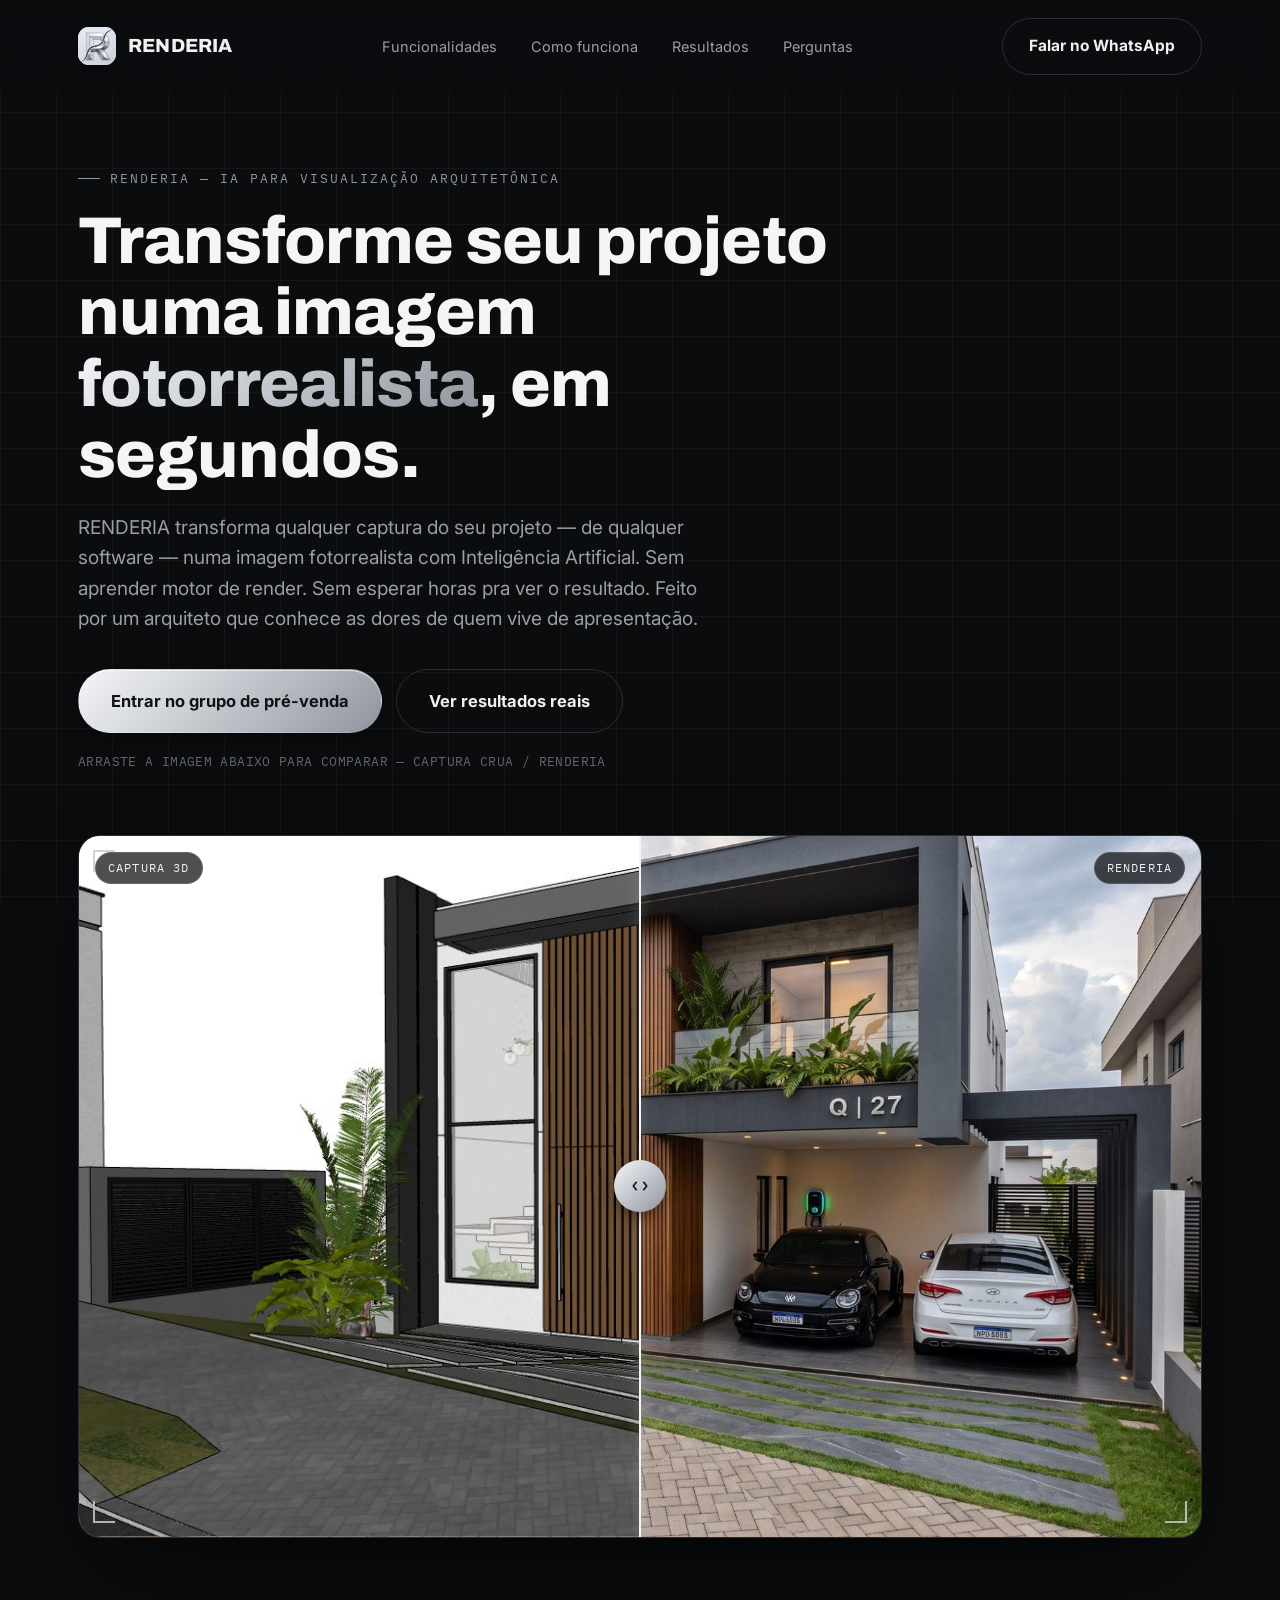
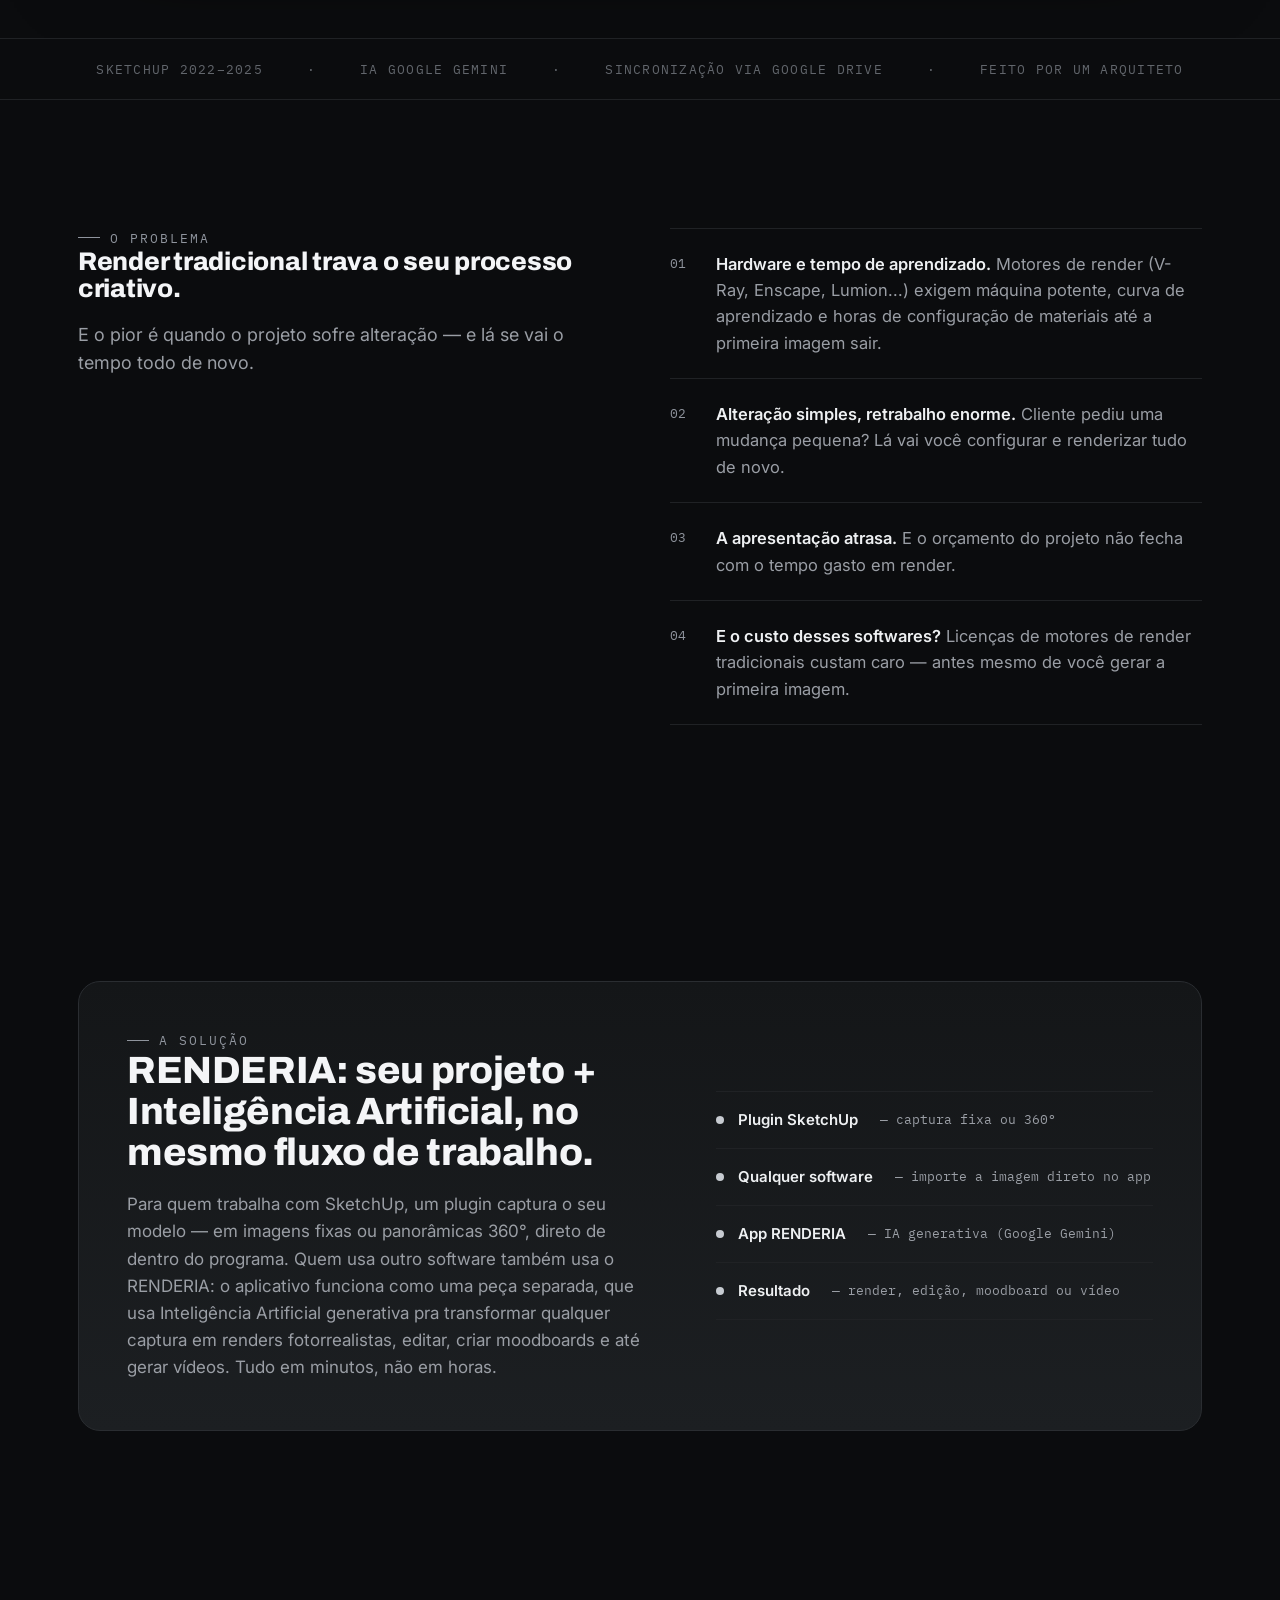
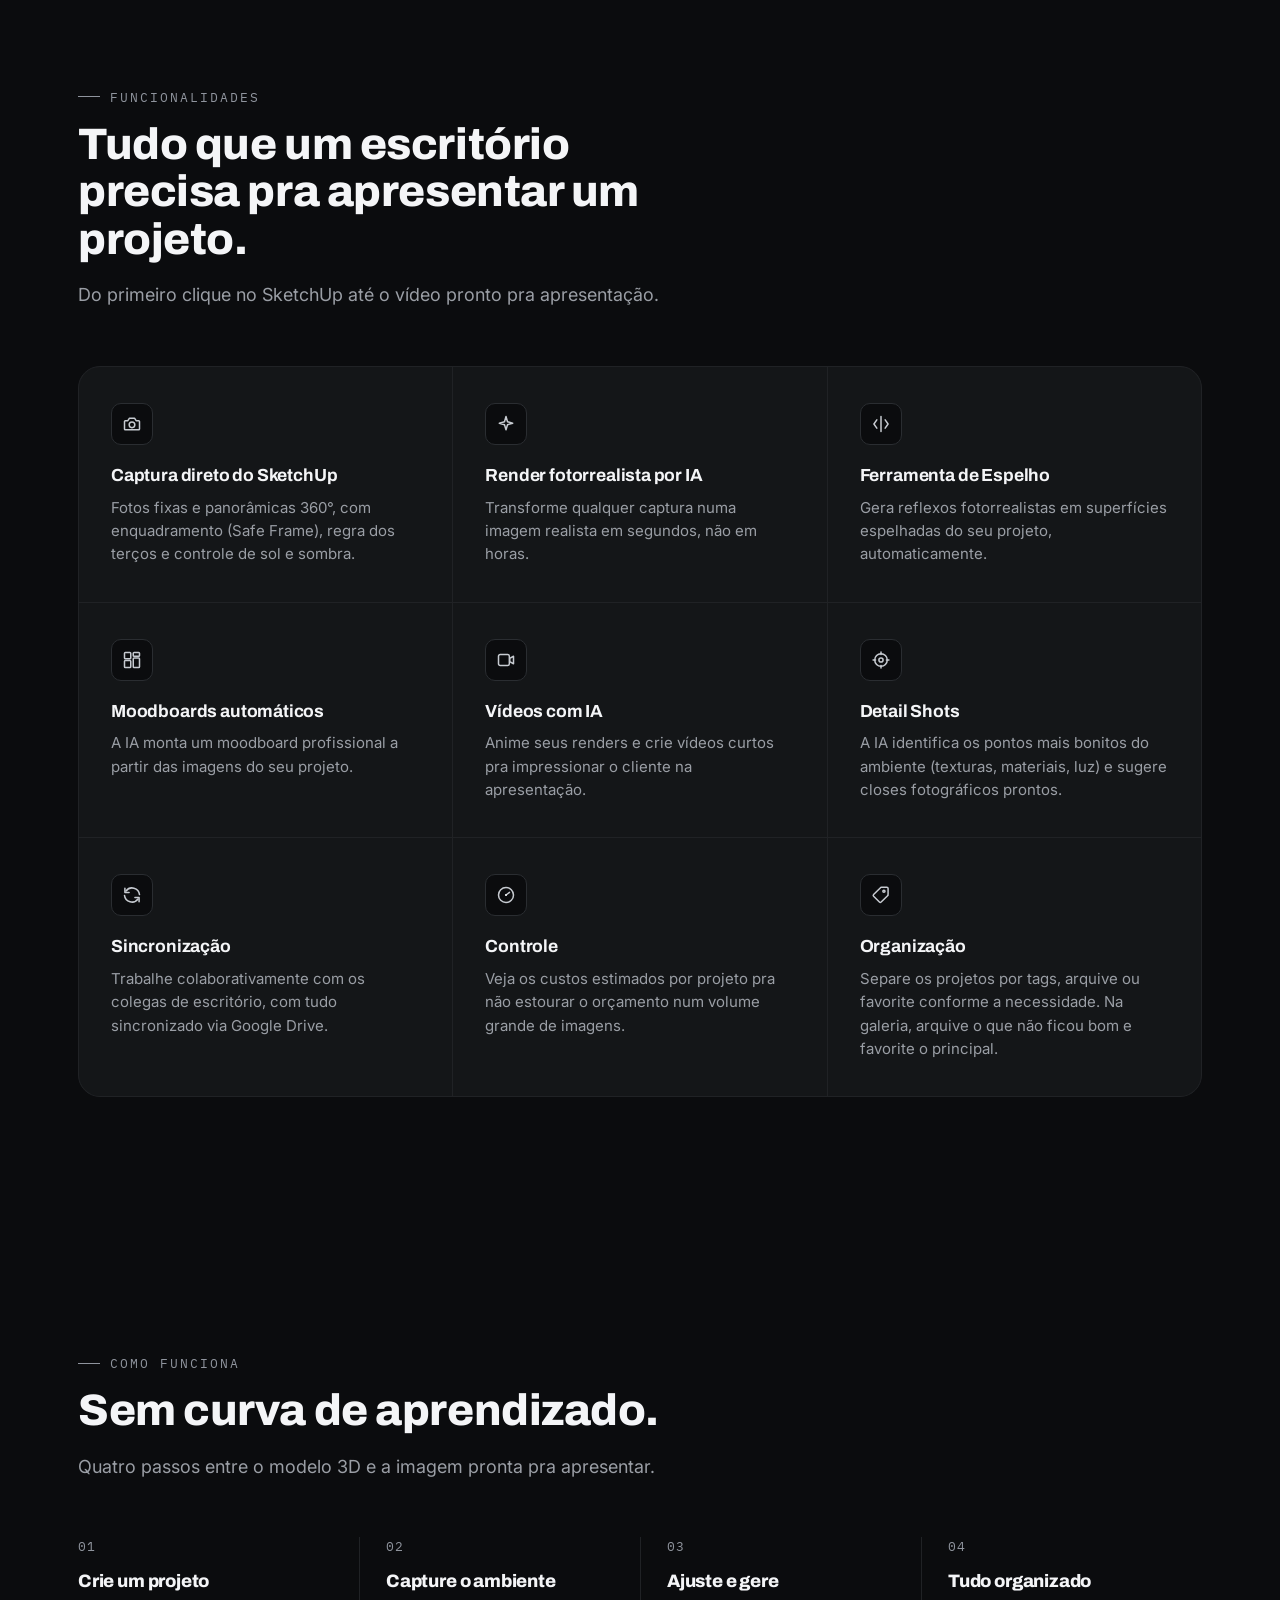
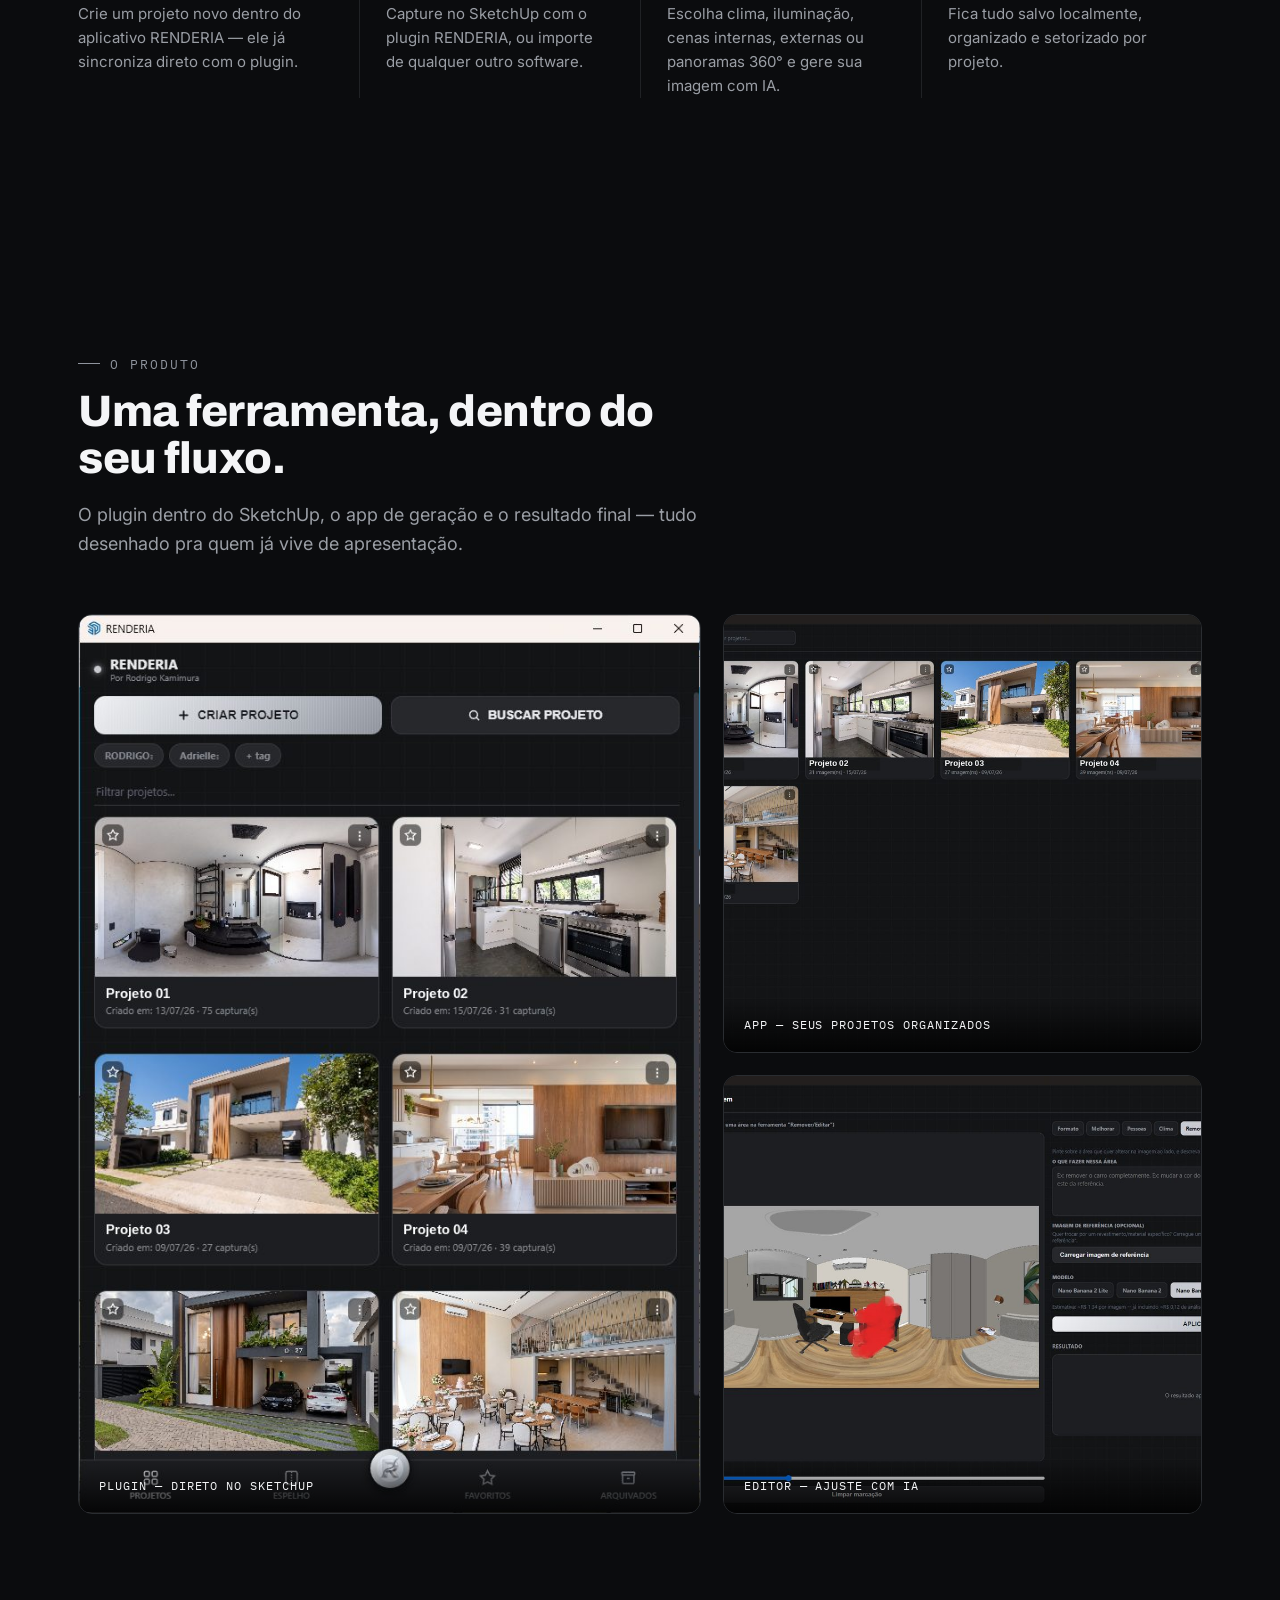
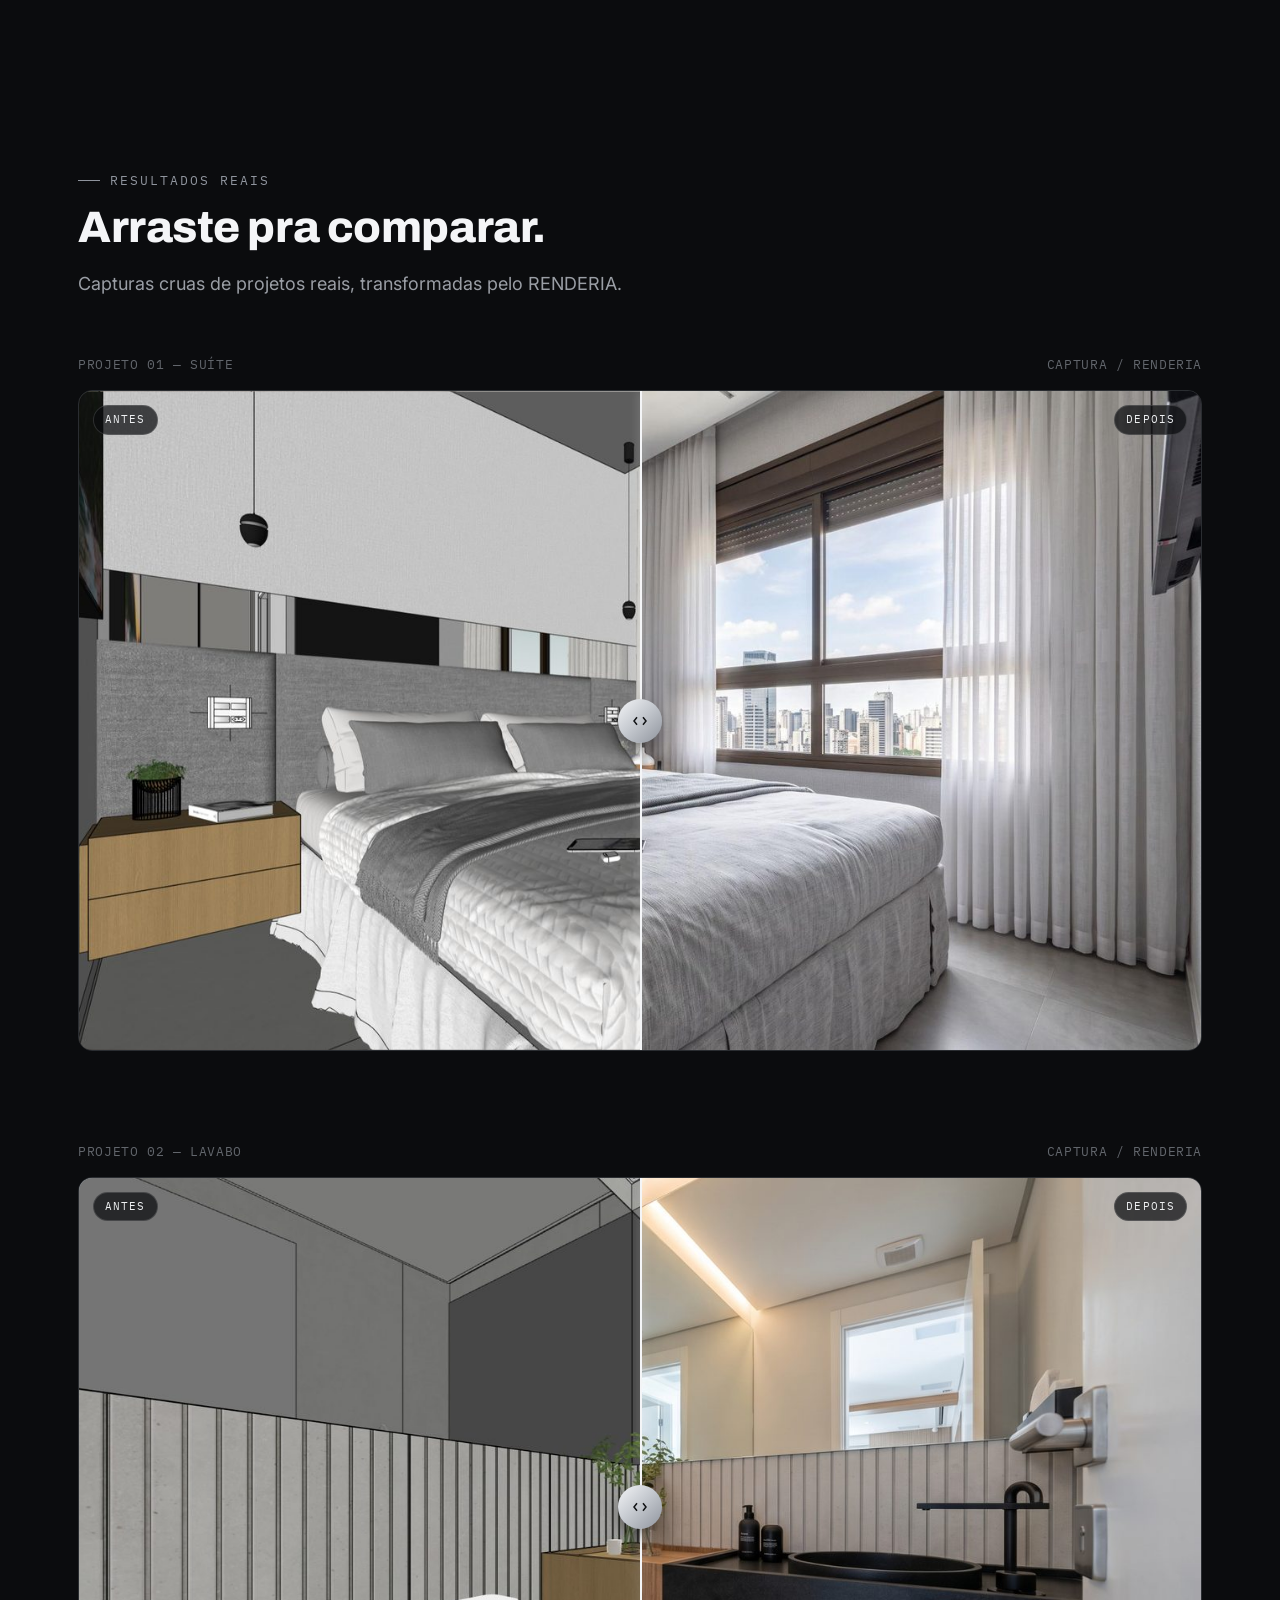
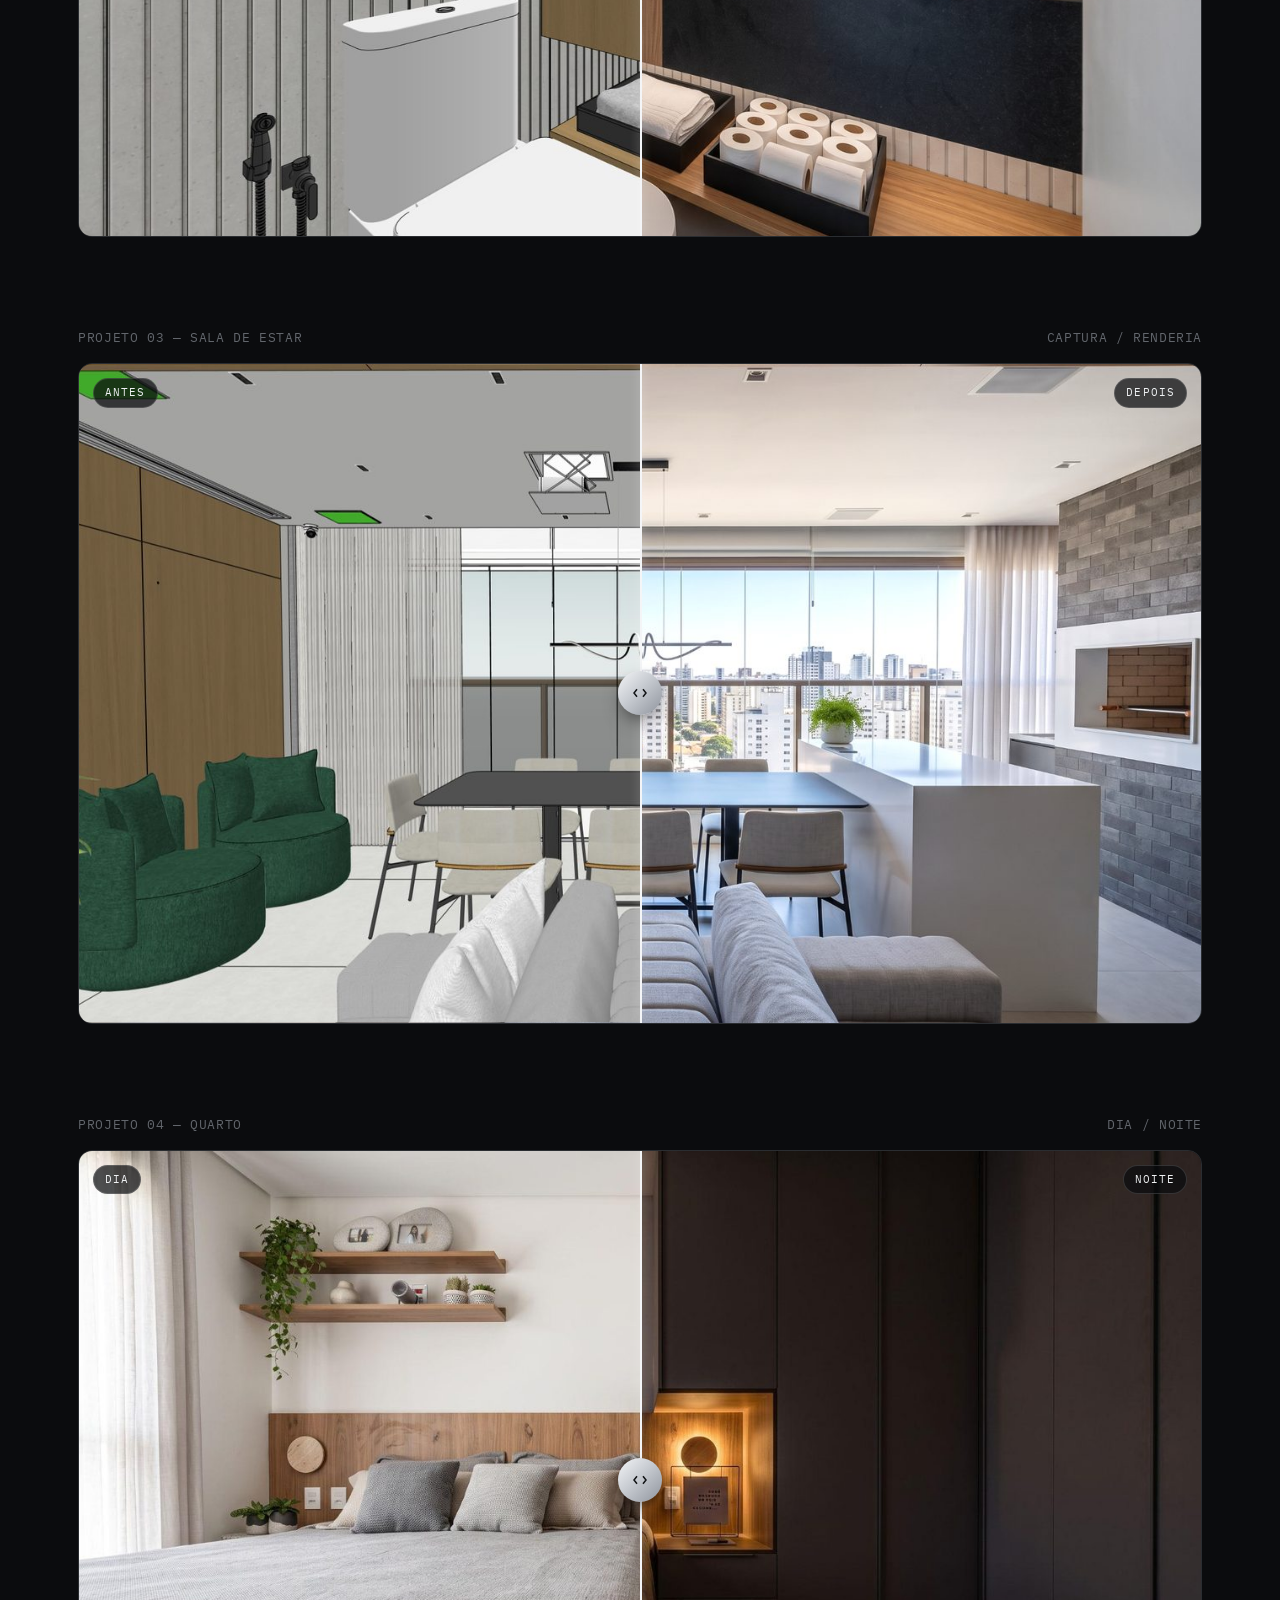
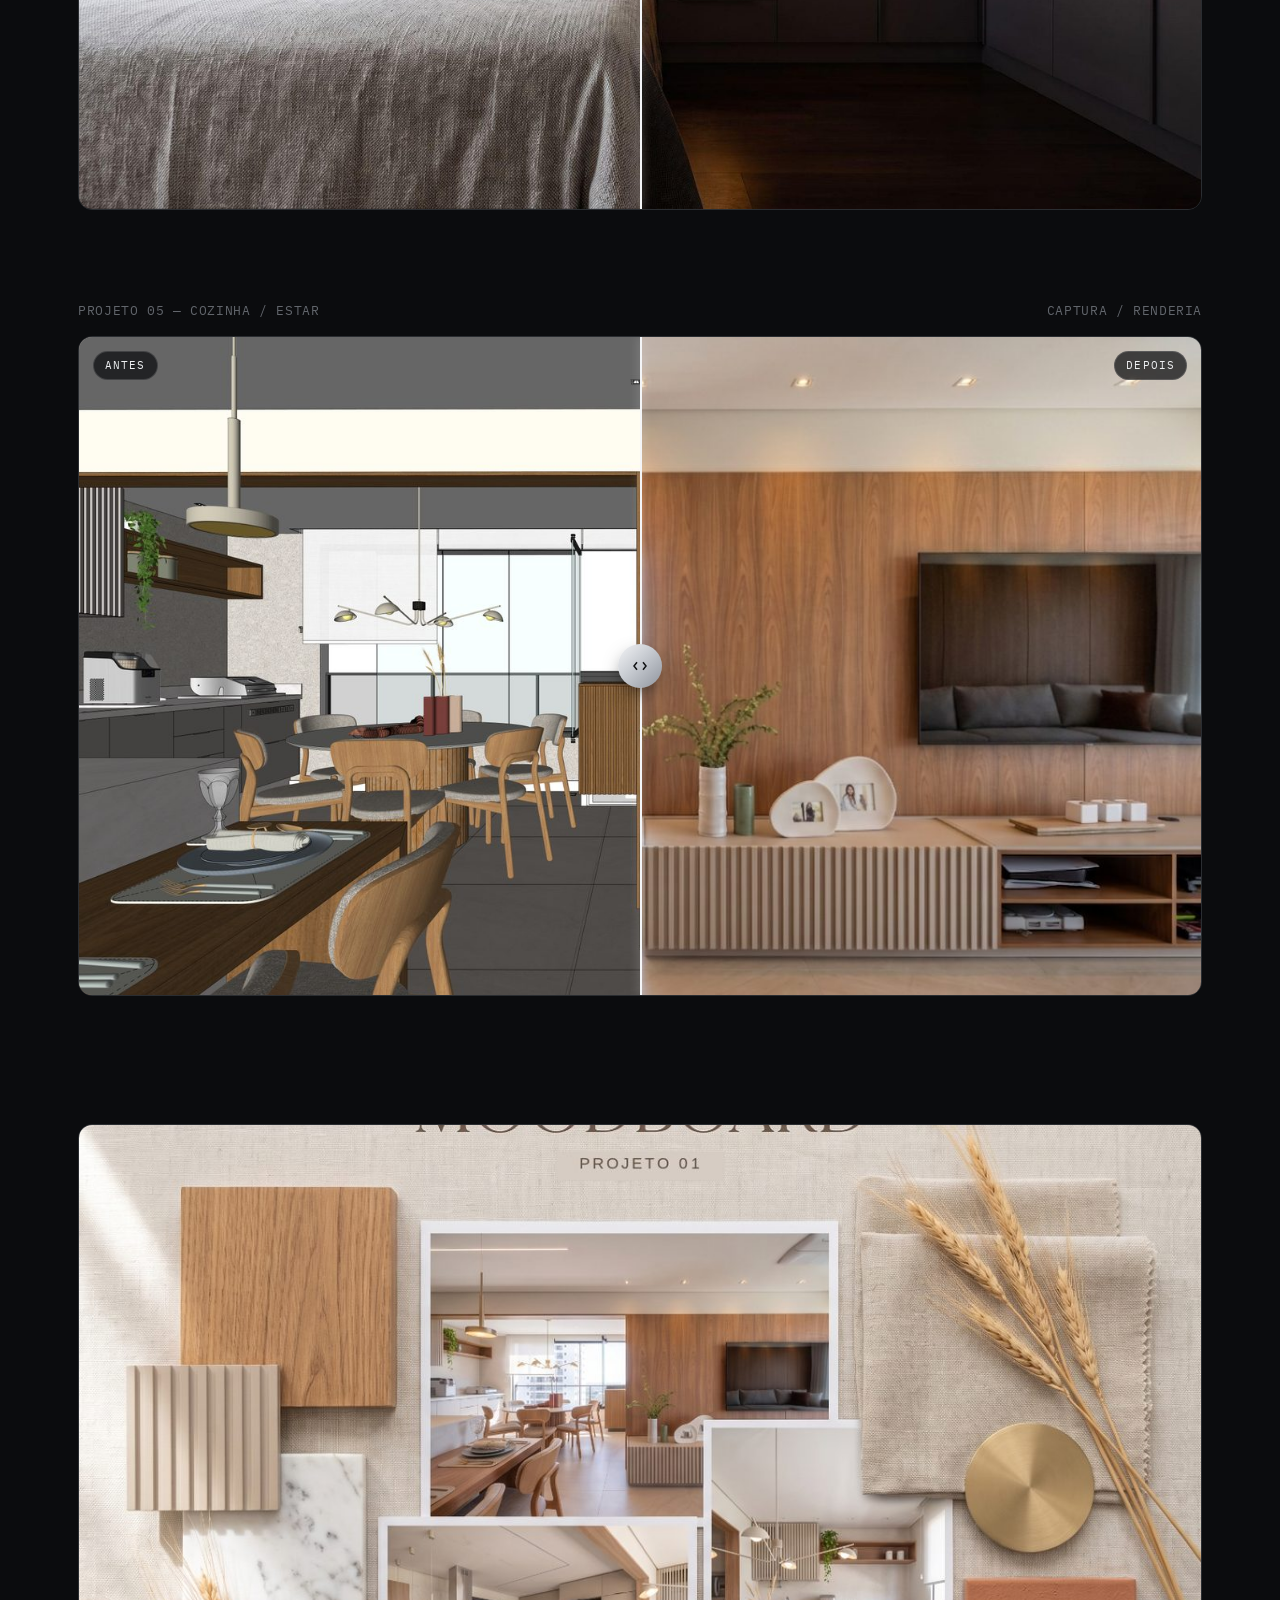
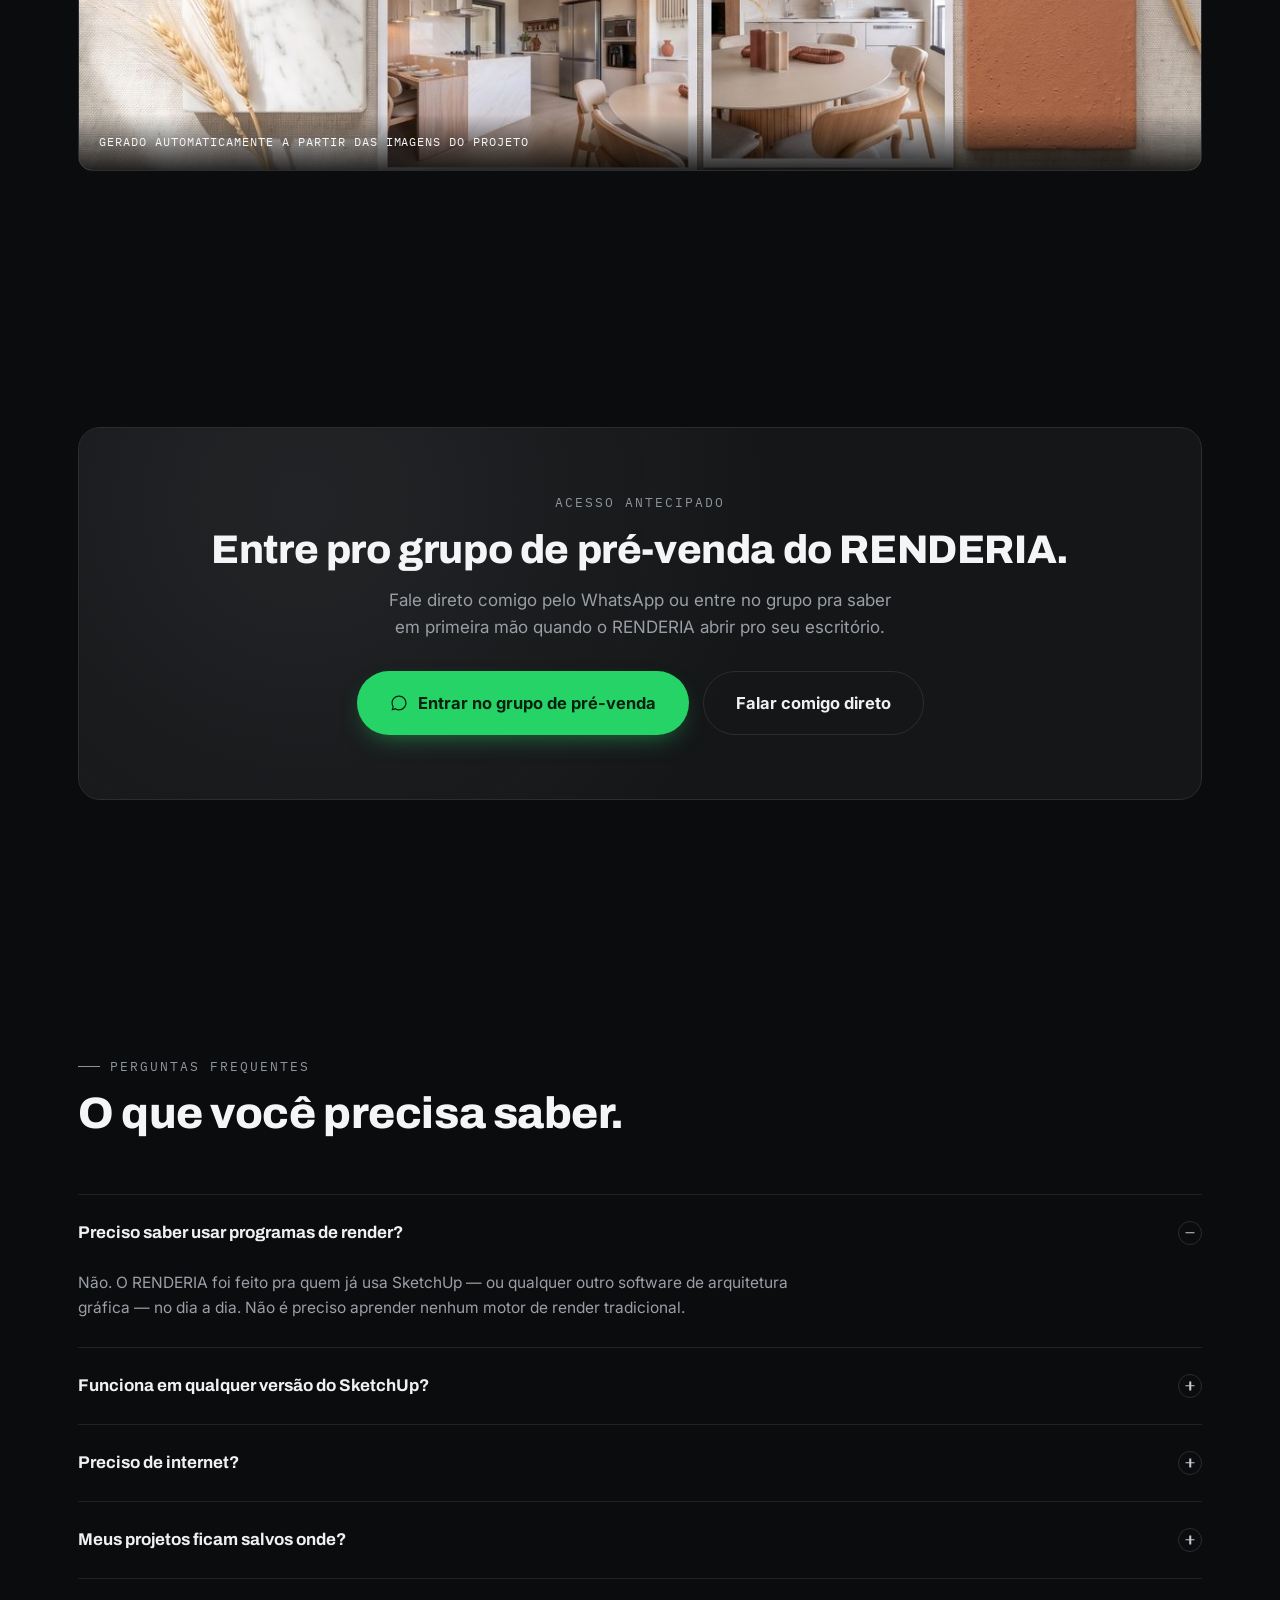
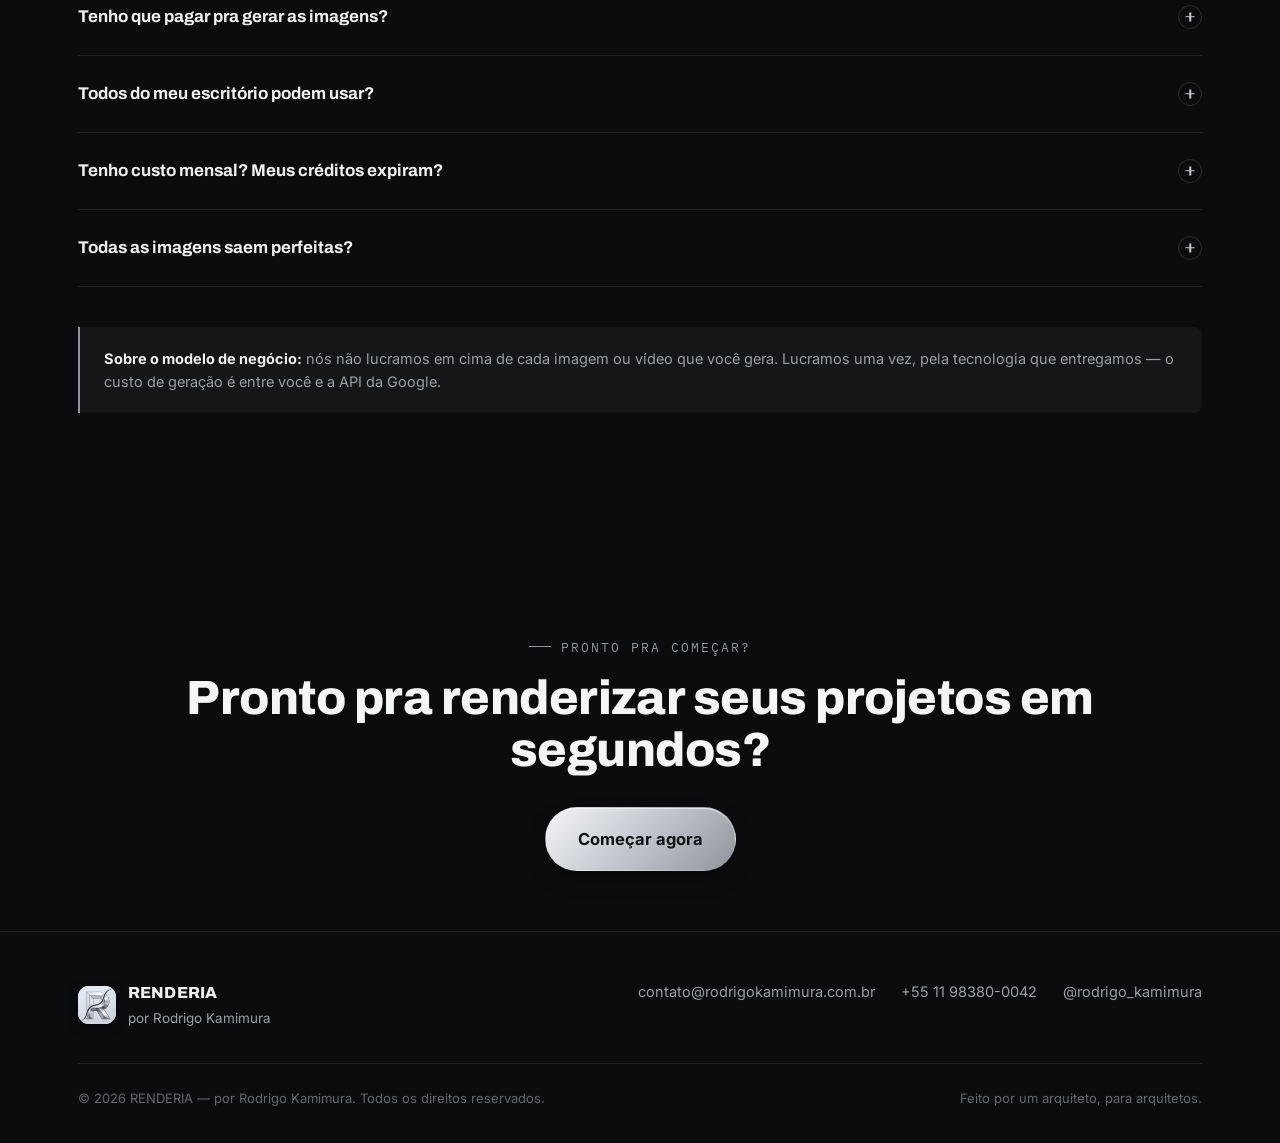
==== index.html @ 653e8972 "Add files via upload" ====
<!DOCTYPE html>
<html lang="pt-BR">
<head>
<meta charset="UTF-8">
<meta name="viewport" content="width=device-width, initial-scale=1.0">
<title>RENDERIA — Do 3D ao fotorrealista, em segundos</title>
<meta name="description" content="RENDERIA transforma capturas do seu projeto 3D em imagens fotorrealistas com Inteligência Artificial. Feito por um arquiteto, para quem vive de apresentação.">
<script>document.documentElement.classList.add('js');</script>
<link rel="preconnect" href="https://fonts.googleapis.com">
<link rel="preconnect" href="https://fonts.gstatic.com" crossorigin>
<link href="https://fonts.googleapis.com/css2?family=Archivo:wght@700;800;900&family=Inter:wght@400;500;600;700&family=IBM+Plex+Mono:wght@400;500&display=swap" rel="stylesheet">
<link rel="stylesheet" href="assets/css/style.css">
</head>
<body>

<header class="site-header">
  <div class="wrap">
    <a href="#topo" class="brand">
      <span class="brand-badge"><img src="assets/img/logo.jpg" alt="RENDERIA"></span>
      <span class="brand-name">RENDERIA</span>
    </a>
    <nav class="nav-links">
      <a href="#funcionalidades">Funcionalidades</a>
      <a href="#como-funciona">Como funciona</a>
      <a href="#galeria">Resultados</a>
      <a href="#faq">Perguntas</a>
    </nav>
    <div class="nav-cta">
      <a class="btn btn-ghost" href="https://wa.me/5511983800042?text=Ol%C3%A1!%20quero%20saber%20mais%20sobre%20o%20RENDERIA." target="_blank" rel="noopener">Falar no WhatsApp</a>
    </div>
  </div>
</header>

<main id="topo">

  <!-- ============ HERO ============ -->
  <section class="hero">
    <div class="wrap">
      <div class="hero-grid">
        <div class="hero-copy">
          <div class="eyebrow">RENDERIA — IA para visualização arquitetônica</div>
          <h1>Transforme seu projeto numa imagem <span class="accent-word">fotorrealista</span>, em segundos.</h1>
          <p class="lead">RENDERIA transforma qualquer captura do seu projeto — de qualquer software — numa imagem fotorrealista com Inteligência Artificial. Sem aprender motor de render. Sem esperar horas pra ver o resultado. Feito por um arquiteto que conhece as dores de quem vive de apresentação.</p>
          <div class="hero-actions">
            <a class="btn btn-steel btn-lg" href="https://chat.whatsapp.com/BVqg3ymXzFmJ4C0P8PDebf" target="_blank" rel="noopener">Entrar no grupo de pré-venda</a>
            <a class="btn btn-ghost btn-lg" href="#galeria">Ver resultados reais</a>
          </div>
          <div class="hero-note">ARRASTE A IMAGEM ABAIXO PARA COMPARAR — CAPTURA CRUA / RENDERIA</div>
        </div>
      </div>

      <div class="comparador reveal" id="comparadorHero">
        <img class="img-depois" src="assets/img/hero-depois.jpg" alt="Fachada renderizada pelo RENDERIA, fotorrealista">
        <img class="img-antes" src="assets/img/hero-antes.jpg" alt="Captura crua do SketchUp, sem renderização">
        <div class="tag tag-antes">CAPTURA 3D</div>
        <div class="tag tag-depois">RENDERIA</div>
        <div class="linha"></div>
        <div class="alca"><svg viewBox="0 0 24 24" fill="none" stroke="#101214" stroke-width="2"><path d="M8 7l-4 5 4 5M16 7l4 5-4 5"/></svg></div>
        <div class="vf-corner vf-tl"></div><div class="vf-corner vf-tr"></div><div class="vf-corner vf-bl"></div><div class="vf-corner vf-br"></div>
      </div>
    </div>
  </section>

  <div class="marquee-tech">
    <div class="wrap">
      <span>SketchUp 2022–2025</span>
      <span>·</span>
      <span>IA Google Gemini</span>
      <span>·</span>
      <span>Sincronização via Google Drive</span>
      <span>·</span>
      <span>Feito por um arquiteto</span>
    </div>
  </div>

  <!-- ============ PROBLEMA ============ -->
  <section class="section problema" id="problema">
    <div class="wrap problema-grid">
      <div class="reveal">
        <div class="eyebrow">O problema</div>
        <h2>Render tradicional trava o seu processo criativo.</h2>
        <p style="margin-top:18px; color:var(--text-dim); font-size:18px;">E o pior é quando o projeto sofre alteração — e lá se vai o tempo todo de novo.</p>
      </div>
      <div class="dores reveal">
        <div class="dor">
          <span class="dor-marca">01</span>
          <p><strong>Hardware e tempo de aprendizado.</strong> Motores de render (V-Ray, Enscape, Lumion...) exigem máquina potente, curva de aprendizado e horas de configuração de materiais até a primeira imagem sair.</p>
        </div>
        <div class="dor">
          <span class="dor-marca">02</span>
          <p><strong>Alteração simples, retrabalho enorme.</strong> Cliente pediu uma mudança pequena? Lá vai você configurar e renderizar tudo de novo.</p>
        </div>
        <div class="dor">
          <span class="dor-marca">03</span>
          <p><strong>A apresentação atrasa.</strong> E o orçamento do projeto não fecha com o tempo gasto em render.</p>
        </div>
        <div class="dor">
          <span class="dor-marca">04</span>
          <p><strong>E o custo desses softwares?</strong> Licenças de motores de render tradicionais custam caro — antes mesmo de você gerar a primeira imagem.</p>
        </div>
      </div>
    </div>
  </section>

  <!-- ============ SOLUÇÃO ============ -->
  <section class="section" id="solucao">
    <div class="wrap">
      <div class="solucao-card reveal">
        <div class="solucao-grid">
          <div class="solucao-copy">
            <div class="eyebrow">A solução</div>
            <h2>RENDERIA: seu projeto + Inteligência Artificial, no mesmo fluxo de trabalho.</h2>
            <p>Para quem trabalha com SketchUp, um plugin captura o seu modelo — em imagens fixas ou panorâmicas 360°, direto de dentro do programa. Quem usa outro software também usa o RENDERIA: o aplicativo funciona como uma peça separada, que usa Inteligência Artificial generativa pra transformar qualquer captura em renders fotorrealistas, editar, criar moodboards e até gerar vídeos. Tudo em minutos, não em horas.</p>
          </div>
          <div class="solucao-fluxo">
            <div class="fluxo-linha"><span class="ponto"></span> <b>Plugin&nbsp;SketchUp</b>&nbsp;— captura fixa ou 360°</div>
            <div class="fluxo-linha"><span class="ponto"></span> <b>Qualquer&nbsp;software</b>&nbsp;— importe a imagem direto no app</div>
            <div class="fluxo-linha"><span class="ponto"></span> <b>App&nbsp;RENDERIA</b>&nbsp;— IA generativa (Google Gemini)</div>
            <div class="fluxo-linha"><span class="ponto"></span> <b>Resultado</b>&nbsp;— render, edição, moodboard ou vídeo</div>
          </div>
        </div>
      </div>
    </div>
  </section>

  <!-- ============ FUNCIONALIDADES ============ -->
  <section class="section" id="funcionalidades">
    <div class="wrap">
      <div class="section-head reveal">
        <div class="eyebrow">Funcionalidades</div>
        <h2>Tudo que um escritório precisa pra apresentar um projeto.</h2>
        <p>Do primeiro clique no SketchUp até o vídeo pronto pra apresentação.</p>
      </div>
      <div class="features-grid reveal">
        <div class="feature">
          <div class="feature-icon"><svg viewBox="0 0 24 24" fill="none" stroke="currentColor" stroke-width="1.8" stroke-linecap="round" stroke-linejoin="round"><path d="M4 8h3l2-3h6l2 3h3a1 1 0 011 1v9a1 1 0 01-1 1H4a1 1 0 01-1-1V9a1 1 0 011-1z"/><circle cx="12" cy="13" r="3.4"/></svg></div>
          <h3>Captura direto do SketchUp</h3>
          <p>Fotos fixas e panorâmicas 360°, com enquadramento (Safe Frame), regra dos terços e controle de sol e sombra.</p>
        </div>
        <div class="feature">
          <div class="feature-icon"><svg viewBox="0 0 24 24" fill="none" stroke="currentColor" stroke-width="1.8" stroke-linecap="round" stroke-linejoin="round"><path d="M12 3l1.8 6.2L20 11l-6.2 1.8L12 19l-1.8-6.2L4 11l6.2-1.8z"/></svg></div>
          <h3>Render fotorrealista por IA</h3>
          <p>Transforme qualquer captura numa imagem realista em segundos, não em horas.</p>
        </div>
        <div class="feature">
          <div class="feature-icon"><svg viewBox="0 0 24 24" fill="none" stroke="currentColor" stroke-width="1.8" stroke-linecap="round" stroke-linejoin="round"><path d="M12 3v18M7 7l-3.5 5L7 17M17 7l3.5 5L17 17"/></svg></div>
          <h3>Ferramenta de Espelho</h3>
          <p>Gera reflexos fotorrealistas em superfícies espelhadas do seu projeto, automaticamente.</p>
        </div>
        <div class="feature">
          <div class="feature-icon"><svg viewBox="0 0 24 24" fill="none" stroke="currentColor" stroke-width="1.8" stroke-linecap="round" stroke-linejoin="round"><rect x="3" y="3" width="7.5" height="7.5" rx="1"/><rect x="13.5" y="3" width="7.5" height="4.5" rx="1"/><rect x="13.5" y="9.5" width="7.5" height="11.5" rx="1"/><rect x="3" y="12.5" width="7.5" height="8.5" rx="1"/></svg></div>
          <h3>Moodboards automáticos</h3>
          <p>A IA monta um moodboard profissional a partir das imagens do seu projeto.</p>
        </div>
        <div class="feature">
          <div class="feature-icon"><svg viewBox="0 0 24 24" fill="none" stroke="currentColor" stroke-width="1.8" stroke-linecap="round" stroke-linejoin="round"><rect x="3" y="5.5" width="13" height="13" rx="2"/><path d="M16.5 10l4.5-2.5v9L16.5 14z"/></svg></div>
          <h3>Vídeos com IA</h3>
          <p>Anime seus renders e crie vídeos curtos pra impressionar o cliente na apresentação.</p>
        </div>
        <div class="feature">
          <div class="feature-icon"><svg viewBox="0 0 24 24" fill="none" stroke="currentColor" stroke-width="1.8" stroke-linecap="round" stroke-linejoin="round"><circle cx="12" cy="12" r="7.5"/><circle cx="12" cy="12" r="2.5"/><path d="M12 2.5v3M12 18.5v3M2.5 12h3M18.5 12h3"/></svg></div>
          <h3>Detail Shots</h3>
          <p>A IA identifica os pontos mais bonitos do ambiente (texturas, materiais, luz) e sugere closes fotográficos prontos.</p>
        </div>
        <div class="feature">
          <div class="feature-icon"><svg viewBox="0 0 24 24" fill="none" stroke="currentColor" stroke-width="1.8" stroke-linecap="round" stroke-linejoin="round"><path d="M21 11.5a9 9 0 00-16.2-4.3M3 12.5a9 9 0 0016.2 4.3"/><path d="M3.5 4v5h5M20.5 20v-5h-5"/></svg></div>
          <h3>Sincronização</h3>
          <p>Trabalhe colaborativamente com os colegas de escritório, com tudo sincronizado via Google Drive.</p>
        </div>
        <div class="feature">
          <div class="feature-icon"><svg viewBox="0 0 24 24" fill="none" stroke="currentColor" stroke-width="1.8" stroke-linecap="round" stroke-linejoin="round"><path d="M12 3a9 9 0 100 18 9 9 0 000-18z"/><path d="M12 12l4.2-3.2"/><circle cx="12" cy="12" r="1.3" fill="currentColor" stroke="none"/></svg></div>
          <h3>Controle</h3>
          <p>Veja os custos estimados por projeto pra não estourar o orçamento num volume grande de imagens.</p>
        </div>
        <div class="feature">
          <div class="feature-icon"><svg viewBox="0 0 24 24" fill="none" stroke="currentColor" stroke-width="1.8" stroke-linecap="round" stroke-linejoin="round"><path d="M20.5 12.3L12.2 20.5a1.5 1.5 0 01-2.1 0l-7-7a1.5 1.5 0 010-2.1L11.4 3.2a1.5 1.5 0 011-.4H19a1.5 1.5 0 011.5 1.5v6.9a1.5 1.5 0 01-.4 1.1z"/><circle cx="15.5" cy="7.5" r="1.3"/></svg></div>
          <h3>Organização</h3>
          <p>Separe os projetos por tags, arquive ou favorite conforme a necessidade. Na galeria, arquive o que não ficou bom e favorite o principal.</p>
        </div>
      </div>
    </div>
  </section>

  <!-- ============ COMO FUNCIONA ============ -->
  <section class="section" id="como-funciona">
    <div class="wrap">
      <div class="section-head reveal">
        <div class="eyebrow">Como funciona</div>
        <h2>Sem curva de aprendizado.</h2>
        <p>Quatro passos entre o modelo 3D e a imagem pronta pra apresentar.</p>
      </div>
      <div class="passos reveal">
        <div class="passo">
          <div class="passo-num">01</div>
          <h3>Crie um projeto</h3>
          <p>Crie um projeto novo dentro do aplicativo RENDERIA — ele já sincroniza direto com o plugin.</p>
        </div>
        <div class="passo">
          <div class="passo-num">02</div>
          <h3>Capture o ambiente</h3>
          <p>Capture no SketchUp com o plugin RENDERIA, ou importe de qualquer outro software.</p>
        </div>
        <div class="passo">
          <div class="passo-num">03</div>
          <h3>Ajuste e gere</h3>
          <p>Escolha clima, iluminação, cenas internas, externas ou panoramas 360° e gere sua imagem com IA.</p>
        </div>
        <div class="passo">
          <div class="passo-num">04</div>
          <h3>Tudo organizado</h3>
          <p>Fica tudo salvo localmente, organizado e setorizado por projeto.</p>
        </div>
      </div>
    </div>
  </section>

  <!-- ============ PRODUTO EM USO ============ -->
  <section class="section" id="produto">
    <div class="wrap">
      <div class="section-head reveal">
        <div class="eyebrow">O produto</div>
        <h2>Uma ferramenta, dentro do seu fluxo.</h2>
        <p>O plugin dentro do SketchUp, o app de geração e o resultado final — tudo desenhado pra quem já vive de apresentação.</p>
      </div>
      <div class="produto-showcase reveal">
        <div class="showcase-card principal">
          <img src="assets/img/print-plugin.jpg" alt="Plugin RENDERIA dentro do SketchUp, mostrando a galeria de projetos">
          <div class="showcase-label">Plugin — direto no SketchUp</div>
        </div>
        <div class="showcase-card">
          <img src="assets/img/print-app.jpg" alt="Tela principal do aplicativo RENDERIA com a galeria de projetos">
          <div class="showcase-label">App — seus projetos organizados</div>
        </div>
        <div class="showcase-card">
          <img src="assets/img/print-editor.jpg" alt="Tela de edição do RENDERIA, com máscara e seleção de modelo de IA">
          <div class="showcase-label">Editor — ajuste com IA</div>
        </div>
      </div>
    </div>
  </section>

  <!-- ============ GALERIA / ANTES-DEPOIS ============ -->
  <section class="section" id="galeria">
    <div class="wrap">
      <div class="section-head reveal">
        <div class="eyebrow">Resultados reais</div>
        <h2>Arraste pra comparar.</h2>
        <p>Capturas cruas de projetos reais, transformadas pelo RENDERIA.</p>
      </div>

      <div class="galeria-item reveal">
        <div class="galeria-legenda"><span>PROJETO 01 — SUÍTE</span><span>CAPTURA / RENDERIA</span></div>
        <div class="galeria-comparador">
          <img class="img-depois" src="assets/img/par2-depois.jpg" alt="Suíte renderizada pelo RENDERIA">
          <img class="img-antes" src="assets/img/par2-antes.jpg" alt="Suíte, captura crua">
          <div class="tag tag-antes">ANTES</div><div class="tag tag-depois">DEPOIS</div>
          <div class="linha"></div><div class="alca"><svg viewBox="0 0 24 24" fill="none" stroke="#101214" stroke-width="2"><path d="M8 7l-4 5 4 5M16 7l4 5-4 5"/></svg></div>
        </div>
      </div>

      <div class="galeria-item reveal">
        <div class="galeria-legenda"><span>PROJETO 02 — LAVABO</span><span>CAPTURA / RENDERIA</span></div>
        <div class="galeria-comparador">
          <img class="img-depois" src="assets/img/par1-depois.jpg" alt="Lavabo renderizado pelo RENDERIA">
          <img class="img-antes" src="assets/img/par1-antes.jpg" alt="Lavabo, captura crua">
          <div class="tag tag-antes">ANTES</div><div class="tag tag-depois">DEPOIS</div>
          <div class="linha"></div><div class="alca"><svg viewBox="0 0 24 24" fill="none" stroke="#101214" stroke-width="2"><path d="M8 7l-4 5 4 5M16 7l4 5-4 5"/></svg></div>
        </div>
      </div>

      <div class="galeria-item reveal">
        <div class="galeria-legenda"><span>PROJETO 03 — SALA DE ESTAR</span><span>CAPTURA / RENDERIA</span></div>
        <div class="galeria-comparador">
          <img class="img-depois" src="assets/img/par3-depois.jpg" alt="Sala de estar renderizada pelo RENDERIA">
          <img class="img-antes" src="assets/img/par3-antes.jpg" alt="Sala de estar, captura crua">
          <div class="tag tag-antes">ANTES</div><div class="tag tag-depois">DEPOIS</div>
          <div class="linha"></div><div class="alca"><svg viewBox="0 0 24 24" fill="none" stroke="#101214" stroke-width="2"><path d="M8 7l-4 5 4 5M16 7l4 5-4 5"/></svg></div>
        </div>
      </div>

      <div class="galeria-item reveal">
        <div class="galeria-legenda"><span>PROJETO 04 — QUARTO</span><span>DIA / NOITE</span></div>
        <div class="galeria-comparador">
          <img class="img-depois" src="assets/img/par4-depois.jpg" alt="Quarto, cena noturna gerada pelo RENDERIA">
          <img class="img-antes" src="assets/img/par4-antes.jpg" alt="Quarto, cena diurna gerada pelo RENDERIA">
          <div class="tag tag-antes">DIA</div><div class="tag tag-depois">NOITE</div>
          <div class="linha"></div><div class="alca"><svg viewBox="0 0 24 24" fill="none" stroke="#101214" stroke-width="2"><path d="M8 7l-4 5 4 5M16 7l4 5-4 5"/></svg></div>
        </div>
      </div>

      <div class="galeria-item reveal">
        <div class="galeria-legenda"><span>PROJETO 05 — COZINHA / ESTAR</span><span>CAPTURA / RENDERIA</span></div>
        <div class="galeria-comparador">
          <img class="img-depois" src="assets/img/par5-depois.jpg" alt="Cozinha e sala de estar renderizadas pelo RENDERIA">
          <img class="img-antes" src="assets/img/par5-antes.jpg" alt="Cozinha e sala de estar, captura crua">
          <div class="tag tag-antes">ANTES</div><div class="tag tag-depois">DEPOIS</div>
          <div class="linha"></div><div class="alca"><svg viewBox="0 0 24 24" fill="none" stroke="#101214" stroke-width="2"><path d="M8 7l-4 5 4 5M16 7l4 5-4 5"/></svg></div>
        </div>
      </div>

    </div>
  </section>

  <!-- ============ MOODBOARD DESTAQUE ============ -->
  <section class="section" style="padding-top:0;">
    <div class="wrap">
      <div class="showcase-card reveal" style="aspect-ratio:16/9.2;">
        <img src="assets/img/print-moodboard.jpg" alt="Exemplo de moodboard gerado automaticamente pelo RENDERIA">
        <div class="showcase-label">Gerado automaticamente a partir das imagens do projeto</div>
      </div>
    </div>
  </section>

  <!-- ============ PRÉ-VENDA ============ -->
  <section class="section" id="pre-venda">
    <div class="wrap">
      <div class="pre-venda reveal">
        <div class="eyebrow">Acesso antecipado</div>
        <h2>Entre pro grupo de pré-venda do RENDERIA.</h2>
        <p>Fale direto comigo pelo WhatsApp ou entre no grupo pra saber em primeira mão quando o RENDERIA abrir pro seu escritório.</p>
        <div class="hero-actions">
          <a class="btn btn-whatsapp btn-lg" href="https://chat.whatsapp.com/BVqg3ymXzFmJ4C0P8PDebf" target="_blank" rel="noopener">
            <svg width="18" height="18" viewBox="0 0 24 24" fill="currentColor"><path d="M12 2C6.5 2 2 6.5 2 12c0 1.8.5 3.6 1.4 5.1L2 22l5.1-1.3c1.4.8 3.1 1.2 4.9 1.2 5.5 0 10-4.5 10-10S17.5 2 12 2zm0 18.2c-1.6 0-3.1-.4-4.5-1.2l-.3-.2-3 .8.8-2.9-.2-.3C4 15 3.6 13.5 3.6 12c0-4.6 3.8-8.4 8.4-8.4s8.4 3.8 8.4 8.4-3.8 8.2-8.4 8.2z"/></svg>
            Entrar no grupo de pré-venda
          </a>
          <a class="btn btn-ghost btn-lg" href="https://wa.me/5511983800042?text=Ol%C3%A1!%20quero%20saber%20mais%20sobre%20o%20RENDERIA." target="_blank" rel="noopener">Falar comigo direto</a>
        </div>
      </div>
    </div>
  </section>

  <!-- ============ FAQ ============ -->
  <section class="section" id="faq">
    <div class="wrap">
      <div class="section-head reveal">
        <div class="eyebrow">Perguntas frequentes</div>
        <h2>O que você precisa saber.</h2>
      </div>

      <div class="faq-list reveal">
        <div class="faq-item aberto">
          <button class="faq-q"><span>Preciso saber usar programas de render?</span><span class="sinal"></span></button>
          <div class="faq-a"><div class="faq-a-inner">Não. O RENDERIA foi feito pra quem já usa SketchUp — ou qualquer outro software de arquitetura gráfica — no dia a dia. Não é preciso aprender nenhum motor de render tradicional.</div></div>
        </div>
        <div class="faq-item">
          <button class="faq-q"><span>Funciona em qualquer versão do SketchUp?</span><span class="sinal"></span></button>
          <div class="faq-a"><div class="faq-a-inner">Sim, o plugin funciona nas versões de 2022 até 2025.</div></div>
        </div>
        <div class="faq-item">
          <button class="faq-q"><span>Preciso de internet?</span><span class="sinal"></span></button>
          <div class="faq-a"><div class="faq-a-inner">Sim, a geração das imagens usa Inteligência Artificial na nuvem.</div></div>
        </div>
        <div class="faq-item">
          <button class="faq-q"><span>Meus projetos ficam salvos onde?</span><span class="sinal"></span></button>
          <div class="faq-a"><div class="faq-a-inner">Localmente, no seu computador — pra dar segurança e sincronia com os demais computadores da sua rede.</div></div>
        </div>
        <div class="faq-item">
          <button class="faq-q"><span>Tenho que pagar pra gerar as imagens?</span><span class="sinal"></span></button>
          <div class="faq-a"><div class="faq-a-inner">Sim — você cria uma chave de API na Google AI Studio e carrega créditos lá pra usar nas imagens. O RENDERIA não cobra por imagem gerada.</div></div>
        </div>
        <div class="faq-item">
          <button class="faq-q"><span>Todos do meu escritório podem usar?</span><span class="sinal"></span></button>
          <div class="faq-a"><div class="faq-a-inner">Sim. Se você comprar o acesso pra uma máquina, pode instalar em todos os computadores do escritório — só que uma pessoa usa por vez. Temos planos com valores melhores pra mais máquinas simultâneas.</div></div>
        </div>
        <div class="faq-item">
          <button class="faq-q"><span>Tenho custo mensal? Meus créditos expiram?</span><span class="sinal"></span></button>
          <div class="faq-a"><div class="faq-a-inner">Não. Você só consome o que trabalha. Se não gerar nenhuma imagem num mês, seus créditos continuam todos disponíveis na sua própria API.</div></div>
        </div>
        <div class="faq-item">
          <button class="faq-q"><span>Todas as imagens saem perfeitas?</span><span class="sinal"></span></button>
          <div class="faq-a"><div class="faq-a-inner">A Inteligência Artificial ainda sofre variações e não acerta 100% sempre. O resultado é excelente, mas o horário e o formato de como você monta o pedido impactam bastante. Vamos oferecer uma aula mostrando como otimizar isso, pra você não precisar refazer a mesma imagem várias vezes.</div></div>
        </div>
      </div>

      <div class="disclaimer reveal">
        <b>Sobre o modelo de negócio:</b> nós não lucramos em cima de cada imagem ou vídeo que você gera. Lucramos uma vez, pela tecnologia que entregamos — o custo de geração é entre você e a API da Google.
      </div>
    </div>
  </section>

  <!-- ============ CTA FINAL ============ -->
  <section class="cta-final">
    <div class="wrap">
      <div class="reveal">
        <div class="eyebrow" style="justify-content:center;">Pronto pra começar?</div>
        <h2 style="margin-top:16px;">Pronto pra renderizar seus projetos em segundos?</h2>
        <div class="hero-actions">
          <a class="btn btn-steel btn-lg" href="https://chat.whatsapp.com/BVqg3ymXzFmJ4C0P8PDebf" target="_blank" rel="noopener">Começar agora</a>
        </div>
      </div>
    </div>
  </section>

</main>

<footer class="site-footer">
  <div class="wrap">
    <div class="footer-grid">
      <div class="footer-brand">
        <span class="brand-badge"><img src="assets/img/logo.jpg" alt="RENDERIA"></span>
        <div>
          <div class="brand-name" style="font-size:16px;">RENDERIA</div>
          <div style="color:var(--text-dim); font-size:13.5px; margin-top:2px;">por Rodrigo Kamimura</div>
        </div>
      </div>
      <div class="footer-links">
        <a href="mailto:contato@rodrigokamimura.com.br">contato@rodrigokamimura.com.br</a>
        <a href="https://wa.me/5511983800042" target="_blank" rel="noopener">+55 11 98380-0042</a>
        <a href="https://instagram.com/rodrigo_kamimura" target="_blank" rel="noopener">@rodrigo_kamimura</a>
      </div>
    </div>
    <div class="footer-bottom">
      <span>© 2026 RENDERIA — por Rodrigo Kamimura. Todos os direitos reservados.</span>
      <span>Feito por um arquiteto, para arquitetos.</span>
    </div>
  </div>
</footer>

<script src="assets/js/main.js"></script>
</body>
</html>
---- assets/css/style.css ----
/* ==========================================================================
   RENDERIA — Landing Page
   Tokens: aço escovado sobre grafite, com grade de plano técnico ao fundo.
   Tipografia: Archivo (display) + Inter (corpo) + IBM Plex Mono (técnico).
   ========================================================================== */

:root{
  --bg:            #0b0c0e;
  --bg-elev:       #141618;
  --bg-elev-2:     #1c1f22;
  --line:          #2a2d31;
  --line-soft:     #202225;

  --steel-100:     #f4f5f7;
  --steel-300:     #c7cbd1;
  --steel-500:     #8f949d;
  --steel-700:     #565a60;
  --steel-grad:    linear-gradient(135deg, #f4f5f7 0%, #c7cbd1 45%, #8f949d 100%);

  --text:          #eef0f2;
  --text-dim:      #9a9ea5;
  --text-faint:    #62666c;

  --whatsapp:      #25D366;
  --whatsapp-dark: #1da851;

  --blueprint:     rgba(199,203,209,0.05);

  --radius-s:  8px;
  --radius-m:  14px;
  --radius-l:  22px;

  --wrap: 1180px;
}

*, *::before, *::after{ box-sizing: border-box; }

html{ scroll-behavior: smooth; }

@media (prefers-reduced-motion: reduce){
  html{ scroll-behavior: auto; }
  *, *::before, *::after{ animation-duration: 0.001ms !important; animation-iteration-count: 1 !important; transition-duration: 0.001ms !important; scroll-behavior: auto !important; }
}

body{
  margin:0;
  background: var(--bg);
  color: var(--text);
  font-family: 'Inter', -apple-system, "Segoe UI", sans-serif;
  font-size: 17px;
  line-height: 1.6;
  -webkit-font-smoothing: antialiased;
}

/* grade de plano técnico, discreta, atrás de tudo */
body::before{
  content:"";
  position: fixed;
  inset: 0;
  z-index: 0;
  pointer-events: none;
  background-image:
    linear-gradient(var(--blueprint) 1px, transparent 1px),
    linear-gradient(90deg, var(--blueprint) 1px, transparent 1px);
  background-size: 56px 56px;
}

h1,h2,h3,h4{
  font-family: 'Archivo', 'Inter', sans-serif;
  font-weight: 800;
  letter-spacing: -0.01em;
  line-height: 1.08;
  margin: 0;
  color: var(--steel-100);
}

p{ margin: 0; }
a{ color: inherit; text-decoration: none; }
img{ max-width: 100%; display: block; }
button{ font-family: inherit; cursor: pointer; }

.wrap{
  max-width: var(--wrap);
  margin: 0 auto;
  padding: 0 28px;
  position: relative;
  z-index: 1;
}

.eyebrow{
  font-family: 'IBM Plex Mono', monospace;
  font-size: 12.5px;
  letter-spacing: 0.16em;
  text-transform: uppercase;
  color: var(--steel-500);
  display: flex;
  align-items: center;
  gap: 10px;
}
.eyebrow::before{
  content:"";
  width: 22px; height: 1px;
  background: var(--steel-500);
  display: inline-block;
}

.section{
  position: relative;
  padding: 128px 0;
  z-index: 1;
}
.section-head{
  max-width: 640px;
  margin-bottom: 56px;
}
.section-head h2{
  font-size: clamp(30px, 4vw, 44px);
  margin-top: 14px;
}
.section-head p{
  margin-top: 18px;
  color: var(--text-dim);
  font-size: 18px;
}
.section-head.center{ margin-left:auto; margin-right:auto; text-align:center; }
.section-head.center .eyebrow{ justify-content:center; }
.section-head.center .eyebrow::before{ display:none; }

/* ---------- botões ---------- */
.btn{
  display: inline-flex;
  align-items: center;
  justify-content: center;
  gap: 10px;
  padding: 15px 26px;
  border-radius: 999px;
  font-weight: 700;
  font-size: 15.5px;
  border: 1px solid transparent;
  white-space: nowrap;
  transition: transform .18s ease, box-shadow .18s ease, background .18s ease, border-color .18s ease;
}
.btn:active{ transform: translateY(1px); }

.btn-steel{
  background: var(--steel-grad);
  color: #101214;
  box-shadow: 0 1px 0 rgba(255,255,255,.6) inset, 0 10px 24px -10px rgba(0,0,0,.6);
}
.btn-steel:hover{ box-shadow: 0 1px 0 rgba(255,255,255,.6) inset, 0 14px 30px -10px rgba(0,0,0,.7); transform: translateY(-1px); }

.btn-ghost{
  background: transparent;
  color: var(--text);
  border-color: var(--line);
}
.btn-ghost:hover{ border-color: var(--steel-500); }

.btn-whatsapp{
  background: var(--whatsapp);
  color: #06210f;
  box-shadow: 0 10px 24px -10px rgba(37,211,102,.55);
}
.btn-whatsapp:hover{ background: #2ee374; transform: translateY(-1px); }

.btn-lg{ padding: 18px 32px; font-size: 16.5px; }

/* ---------- header ---------- */
.site-header{
  position: fixed;
  top: 0; left: 0; right: 0;
  z-index: 50;
  padding: 18px 0;
  background: linear-gradient(to bottom, rgba(11,12,14,.92), rgba(11,12,14,.7) 70%, transparent);
  backdrop-filter: blur(6px);
  transition: background .25s ease, border-color .25s ease;
  border-bottom: 1px solid transparent;
}
.site-header.rolado{
  background: rgba(11,12,14,.92);
  border-bottom: 1px solid var(--line-soft);
}
.site-header .wrap{ display:flex; align-items:center; justify-content:space-between; }
.brand{ display:flex; align-items:center; gap:12px; }
.brand-badge{
  width: 38px; height: 38px;
  border-radius: 11px;
  overflow: hidden;
  background: var(--steel-100);
  flex-shrink: 0;
  box-shadow: 0 4px 14px -4px rgba(0,0,0,.7);
}
.brand-badge img{ width:100%; height:100%; object-fit:cover; }
.brand-name{
  font-family:'Archivo', sans-serif;
  font-weight: 800;
  font-size: 19px;
  letter-spacing: 0.01em;
}
.nav-links{ display:flex; gap: 34px; align-items:center; }
.nav-links a{
  font-size: 14.5px;
  color: var(--text-dim);
  transition: color .15s ease;
}
.nav-links a:hover{ color: var(--text); }
.nav-cta{ display:flex; gap:12px; }

@media (max-width: 880px){
  .nav-links{ display:none; }
}

/* ==========================================================================
   HERO
   ========================================================================== */
.hero{
  position: relative;
  padding: 168px 0 100px;
  overflow: hidden;
}
.hero-grid{
  display: grid;
  grid-template-columns: 1fr;
  gap: 44px;
  align-items: center;
}
.hero-copy{ max-width: 760px; }
.hero-copy h1{
  font-size: clamp(38px, 5.6vw, 66px);
  margin-top: 18px;
}
.hero-copy .accent-word{
  background: var(--steel-grad);
  -webkit-background-clip: text;
  background-clip: text;
  color: transparent;
}
.hero-copy p.lead{
  margin-top: 22px;
  font-size: 19px;
  color: var(--text-dim);
  max-width: 620px;
}
.hero-actions{
  display:flex; flex-wrap:wrap; gap: 14px;
  margin-top: 34px;
}
.hero-note{
  margin-top: 18px;
  font-family:'IBM Plex Mono', monospace;
  font-size: 12.5px;
  color: var(--text-faint);
  letter-spacing: .03em;
}

/* --- comparador (elemento assinatura) --- */
.comparador{
  position: relative;
  margin-top: 64px;
  border-radius: var(--radius-l);
  overflow: hidden;
  border: 1px solid var(--line);
  box-shadow: 0 40px 90px -30px rgba(0,0,0,.75);
  aspect-ratio: 16/10; min-height: 380px;
  background: var(--bg-elev);
  cursor: ew-resize;
  user-select: none;
}
.comparador img{
  position: absolute; inset: 0;
  width: 100%; height: 100%;
  object-fit: cover;
  pointer-events: none;
}
.comparador .img-depois{ z-index: 1; }
.comparador .img-antes{
  z-index: 2;
  clip-path: inset(0 50% 0 0);
}
.comparador .linha{
  position:absolute; top:0; bottom:0; left:50%;
  width: 2px; background: var(--steel-100);
  z-index: 3; transform: translateX(-1px);
  box-shadow: 0 0 12px rgba(255,255,255,.5);
}
.comparador .alca{
  position:absolute; top:50%; left:50%;
  width: 52px; height:52px;
  transform: translate(-50%,-50%);
  background: var(--steel-grad);
  border-radius: 50%;
  z-index: 4;
  display:flex; align-items:center; justify-content:center;
  box-shadow: 0 8px 20px -6px rgba(0,0,0,.7);
}
.comparador .alca svg{ width:20px; height:20px; }

.comparador .tag{
  position:absolute; top:16px;
  font-family:'IBM Plex Mono', monospace;
  font-size:11.5px; letter-spacing:.1em;
  padding: 6px 12px;
  border-radius: 999px;
  z-index: 5;
  background: rgba(11,12,14,.72);
  border: 1px solid rgba(255,255,255,.14);
  backdrop-filter: blur(4px);
}
.comparador .tag-antes{ left:16px; }
.comparador .tag-depois{ right:16px; }

/* cantos tipo mira/CAD -- motivo assinatura reaproveitado em várias seções */
.viewfinder{ position:relative; }
.viewfinder::before, .viewfinder::after,
.viewfinder .vf-tl, .viewfinder .vf-tr, .viewfinder .vf-bl, .viewfinder .vf-br{ content:""; }
.vf-corner{
  position:absolute; width:22px; height:22px;
  border-color: var(--steel-300);
  border-style: solid;
  opacity: .85;
  z-index: 6;
  pointer-events:none;
}
.vf-tl{ top:14px; left:14px; border-width:2px 0 0 2px; }
.vf-tr{ top:14px; right:14px; border-width:2px 2px 0 0; }
.vf-bl{ bottom:14px; left:14px; border-width:0 0 2px 2px; }
.vf-br{ bottom:14px; right:14px; border-width:0 2px 2px 0; }

/* ==========================================================================
   FAIXA DE LOGOS / MARCA D'ÁGUA TÉCNICA
   ========================================================================== */
.marquee-tech{
  border-top: 1px solid var(--line-soft);
  border-bottom: 1px solid var(--line-soft);
  padding: 20px 0;
}
.marquee-tech .wrap{
  display:flex; gap: 44px; flex-wrap: wrap; align-items:center; justify-content:center;
  font-family:'IBM Plex Mono', monospace;
  font-size: 12.5px;
  letter-spacing: .1em;
  color: var(--text-faint);
  text-transform: uppercase;
}

/* ==========================================================================
   PROBLEMA
   ========================================================================== */
.problema{ }
.problema-grid{
  display:grid; grid-template-columns: 1fr 1fr; gap: 60px; align-items:start;
}
.dores{ display:flex; flex-direction:column; gap: 0; }
.dor{
  display:grid; grid-template-columns: 30px 1fr; gap: 16px;
  padding: 22px 0;
  border-top: 1px solid var(--line-soft);
}
.dor:last-child{ border-bottom: 1px solid var(--line-soft); }
.dor-marca{
  font-family:'IBM Plex Mono', monospace;
  color: var(--steel-500);
  font-size: 13px;
  padding-top: 3px;
}
.dor p{ color: var(--text-dim); font-size: 16.5px; }
.dor strong{ color: var(--text); font-weight: 600; }

/* ==========================================================================
   SOLUÇÃO
   ========================================================================== */
.solucao-card{
  border: 1px solid var(--line);
  background: linear-gradient(180deg, var(--bg-elev), var(--bg-elev-2));
  border-radius: var(--radius-l);
  padding: 48px;
}
.solucao-grid{ display:grid; grid-template-columns: 1.1fr .9fr; gap: 54px; align-items:center; }
.solucao-copy h2{ font-size: clamp(28px,3.6vw,38px); }
.solucao-copy p{ margin-top:18px; color: var(--text-dim); font-size: 17px; }
.solucao-fluxo{
  display:flex; flex-direction:column; gap:0;
  font-family:'IBM Plex Mono', monospace; font-size: 13px;
}
.fluxo-linha{
  display:flex; align-items:center; gap:14px;
  padding: 16px 0;
  border-top: 1px solid var(--line-soft);
  color: var(--text-dim);
}
.fluxo-linha:last-child{ border-bottom: 1px solid var(--line-soft); }
.fluxo-linha .ponto{ width:8px; height:8px; border-radius:50%; background: var(--steel-300); flex-shrink:0; }
.fluxo-linha b{ color: var(--text); font-family:'Inter',sans-serif; font-weight:600; font-size:15px; }

/* ==========================================================================
   FUNCIONALIDADES
   ========================================================================== */
.features-grid{
  display:grid; grid-template-columns: repeat(3, 1fr); gap: 1px;
  background: var(--line-soft);
  border: 1px solid var(--line-soft);
  border-radius: var(--radius-l);
  overflow: hidden;
}
.feature{
  background: var(--bg-elev);
  padding: 36px 32px;
  transition: background .2s ease;
}
.feature:hover{ background: var(--bg-elev-2); }
.feature-icon{
  width: 42px; height:42px;
  border-radius: 10px;
  border: 1px solid var(--line);
  display:flex; align-items:center; justify-content:center;
  margin-bottom: 22px;
  background: var(--bg);
}
.feature-icon svg{ width:20px; height:20px; stroke: var(--steel-300); }
.feature h3{ font-size: 17.5px; font-weight:700; }
.feature p{ margin-top:10px; color: var(--text-dim); font-size:15px; line-height:1.55; }

/* ==========================================================================
   COMO FUNCIONA
   ========================================================================== */
.passos{
  display:grid; grid-template-columns: repeat(4, 1fr); gap: 0;
  counter-reset: passo;
}
.passo{
  position:relative;
  padding: 0 26px 0 0;
  border-left: 1px solid var(--line-soft);
  padding-left: 26px;
}
.passo:first-child{ border-left: none; padding-left:0; }
.passo-num{
  font-family:'IBM Plex Mono', monospace;
  font-size: 13px;
  color: var(--steel-500);
  letter-spacing: .05em;
}
.passo h3{ font-size: 18px; margin-top: 14px; }
.passo p{ margin-top: 10px; color: var(--text-dim); font-size: 15px; }

@media (max-width: 880px){
  .passos{ grid-template-columns: 1fr; gap: 30px; }
  .passo{ border-left:none; padding-left:0; padding-bottom:24px; border-bottom:1px solid var(--line-soft); }
}

/* ==========================================================================
   GALERIA
   ========================================================================== */
.galeria-item{ margin-bottom: 90px; }
.galeria-item:last-child{ margin-bottom:0; }
.galeria-legenda{
  display:flex; justify-content:space-between; align-items:baseline; gap:16px;
  margin-bottom: 16px;
  font-family:'IBM Plex Mono', monospace; font-size: 12.5px; color: var(--text-faint);
  letter-spacing: .05em;
}
.galeria-comparador{
  position: relative;
  border-radius: var(--radius-m);
  overflow: hidden;
  border: 1px solid var(--line);
  aspect-ratio: 16/9.4; min-height: 320px;
  background: var(--bg-elev);
  cursor: ew-resize;
  user-select: none;
}
.galeria-comparador img{ position:absolute; inset:0; width:100%; height:100%; object-fit:cover; pointer-events:none; }
.galeria-comparador .img-depois{ z-index:1; }
.galeria-comparador .img-antes{ z-index:2; clip-path: inset(0 50% 0 0); }
.galeria-comparador .linha{ position:absolute; top:0; bottom:0; left:50%; width:2px; background:var(--steel-100); z-index:3; box-shadow:0 0 10px rgba(255,255,255,.5); }
.galeria-comparador .alca{ position:absolute; top:50%; left:50%; width:44px; height:44px; transform:translate(-50%,-50%); background:var(--steel-grad); border-radius:50%; z-index:4; display:flex; align-items:center; justify-content:center; box-shadow:0 8px 20px -6px rgba(0,0,0,.7); }
.galeria-comparador .alca svg{ width:18px; height:18px; }
.galeria-comparador .tag{ position:absolute; top:14px; font-family:'IBM Plex Mono',monospace; font-size:11px; letter-spacing:.1em; padding:5px 11px; border-radius:999px; z-index:5; background:rgba(11,12,14,.72); border:1px solid rgba(255,255,255,.14); }
.galeria-comparador .tag-antes{ left:14px; }
.galeria-comparador .tag-depois{ right:14px; }

/* ==========================================================================
   PRODUTO EM USO (prints)
   ========================================================================== */
.produto-showcase{
  display:grid; grid-template-columns: 1.3fr 1fr; gap: 22px;
}
.produto-showcase .principal{ grid-row: span 2; }
.showcase-card{
  border-radius: var(--radius-m);
  overflow:hidden;
  border: 1px solid var(--line);
  background: var(--bg-elev);
  position:relative;
}
.showcase-card img{ width:100%; height:100%; object-fit:cover; }
.showcase-label{
  position:absolute; left:0; right:0; bottom:0;
  padding: 18px 20px;
  background: linear-gradient(to top, rgba(0,0,0,.82), transparent);
  font-family:'IBM Plex Mono', monospace; font-size:12px; letter-spacing:.08em;
  color: var(--steel-100); text-transform: uppercase;
}
@media (max-width: 880px){
  .produto-showcase{ grid-template-columns: 1fr; }
  .produto-showcase .principal{ grid-row: auto; }
}

/* ==========================================================================
   CTA GRUPO DE PRÉ-VENDA
   ========================================================================== */
.pre-venda{
  border-radius: var(--radius-l);
  border: 1px solid var(--line);
  background:
    radial-gradient(circle at 20% 20%, rgba(199,203,209,.08), transparent 50%),
    var(--bg-elev);
  padding: 64px;
  text-align:center;
}
.pre-venda .eyebrow{ justify-content:center; }
.pre-venda .eyebrow::before{ display:none; }
.pre-venda h2{ font-size: clamp(28px,4vw,40px); margin-top:16px; }
.pre-venda p{ margin-top:16px; color:var(--text-dim); font-size:17px; max-width:520px; margin-left:auto; margin-right:auto; }
.pre-venda .hero-actions{ justify-content:center; margin-top:30px; }

/* ==========================================================================
   FAQ
   ========================================================================== */
.faq-list{ border-top: 1px solid var(--line-soft); }
.faq-item{ border-bottom: 1px solid var(--line-soft); }
.faq-q{
  width:100%; text-align:left;
  background:none; border:none; color:var(--text);
  padding: 26px 0;
  display:flex; justify-content:space-between; align-items:center;
  gap: 20px;
  font-family:'Archivo',sans-serif; font-weight:700; font-size:17px;
}
.faq-q .sinal{
  flex-shrink:0;
  width:24px; height:24px;
  border:1px solid var(--line);
  border-radius:50%;
  position:relative;
}
.faq-q .sinal::before, .faq-q .sinal::after{
  content:""; position:absolute; background: var(--steel-300);
  top:50%; left:50%; transform:translate(-50%,-50%);
}
.faq-q .sinal::before{ width:9px; height:1.5px; }
.faq-q .sinal::after{ width:1.5px; height:9px; transition: transform .2s ease, opacity .2s ease; }
.faq-item.aberto .faq-q .sinal::after{ transform:translate(-50%,-50%) rotate(90deg); opacity:0; }
.faq-a{
  max-height:0; overflow:hidden;
  transition: max-height .25s ease;
}
.faq-item.aberto .faq-a{ max-height:400px; }
.faq-a-inner{ padding: 0 0 26px; color: var(--text-dim); font-size:15.5px; max-width:760px; }

.disclaimer{
  margin-top: 40px;
  padding: 20px 24px;
  border-left: 2px solid var(--steel-500);
  background: var(--bg-elev);
  border-radius: 0 var(--radius-s) var(--radius-s) 0;
  font-size: 14.5px;
  color: var(--text-dim);
}
.disclaimer b{ color:var(--text); }

/* ==========================================================================
   CTA FINAL
   ========================================================================== */
.cta-final{
  text-align:center;
  padding: 96px 0 60px;
}
.cta-final h2{ font-size: clamp(30px,4.4vw,48px); }
.cta-final .hero-actions{ justify-content:center; margin-top:30px; }

/* ==========================================================================
   RODAPÉ
   ========================================================================== */
.site-footer{
  border-top: 1px solid var(--line-soft);
  padding: 48px 0 34px;
}
.footer-grid{
  display:flex; justify-content:space-between; align-items:flex-start; gap: 30px; flex-wrap:wrap;
}
.footer-brand{ display:flex; align-items:center; gap:12px; }
.footer-links{ display:flex; gap:26px; flex-wrap:wrap; }
.footer-links a{ color:var(--text-dim); font-size:14.5px; }
.footer-links a:hover{ color:var(--text); }
.footer-bottom{
  margin-top: 34px; padding-top: 24px;
  border-top: 1px solid var(--line-soft);
  display:flex; justify-content:space-between; flex-wrap:wrap; gap:10px;
  font-size: 13px; color: var(--text-faint);
}

/* ==========================================================================
   REVEAL ON SCROLL
   ========================================================================== */
.reveal{
  transition: opacity .7s ease, transform .7s ease;
}
.js .reveal{
  opacity: 0;
  transform: translateY(18px);
}
.reveal.visto{ opacity:1; transform:none; }

/* ==========================================================================
   RESPONSIVO
   ========================================================================== */
@media (max-width: 980px){
  .problema-grid{ grid-template-columns: 1fr; gap:36px; }
  .solucao-grid{ grid-template-columns: 1fr; }
  .solucao-card{ padding: 32px; }
  .features-grid{ grid-template-columns: repeat(2,1fr); }
  .footer-grid{ flex-direction:column; }
}
@media (max-width: 620px){
  .section{ padding: 84px 0; }
  .features-grid{ grid-template-columns: 1fr; }
  .hero{ padding-top: 128px; }
  .pre-venda{ padding: 40px 24px; }
}
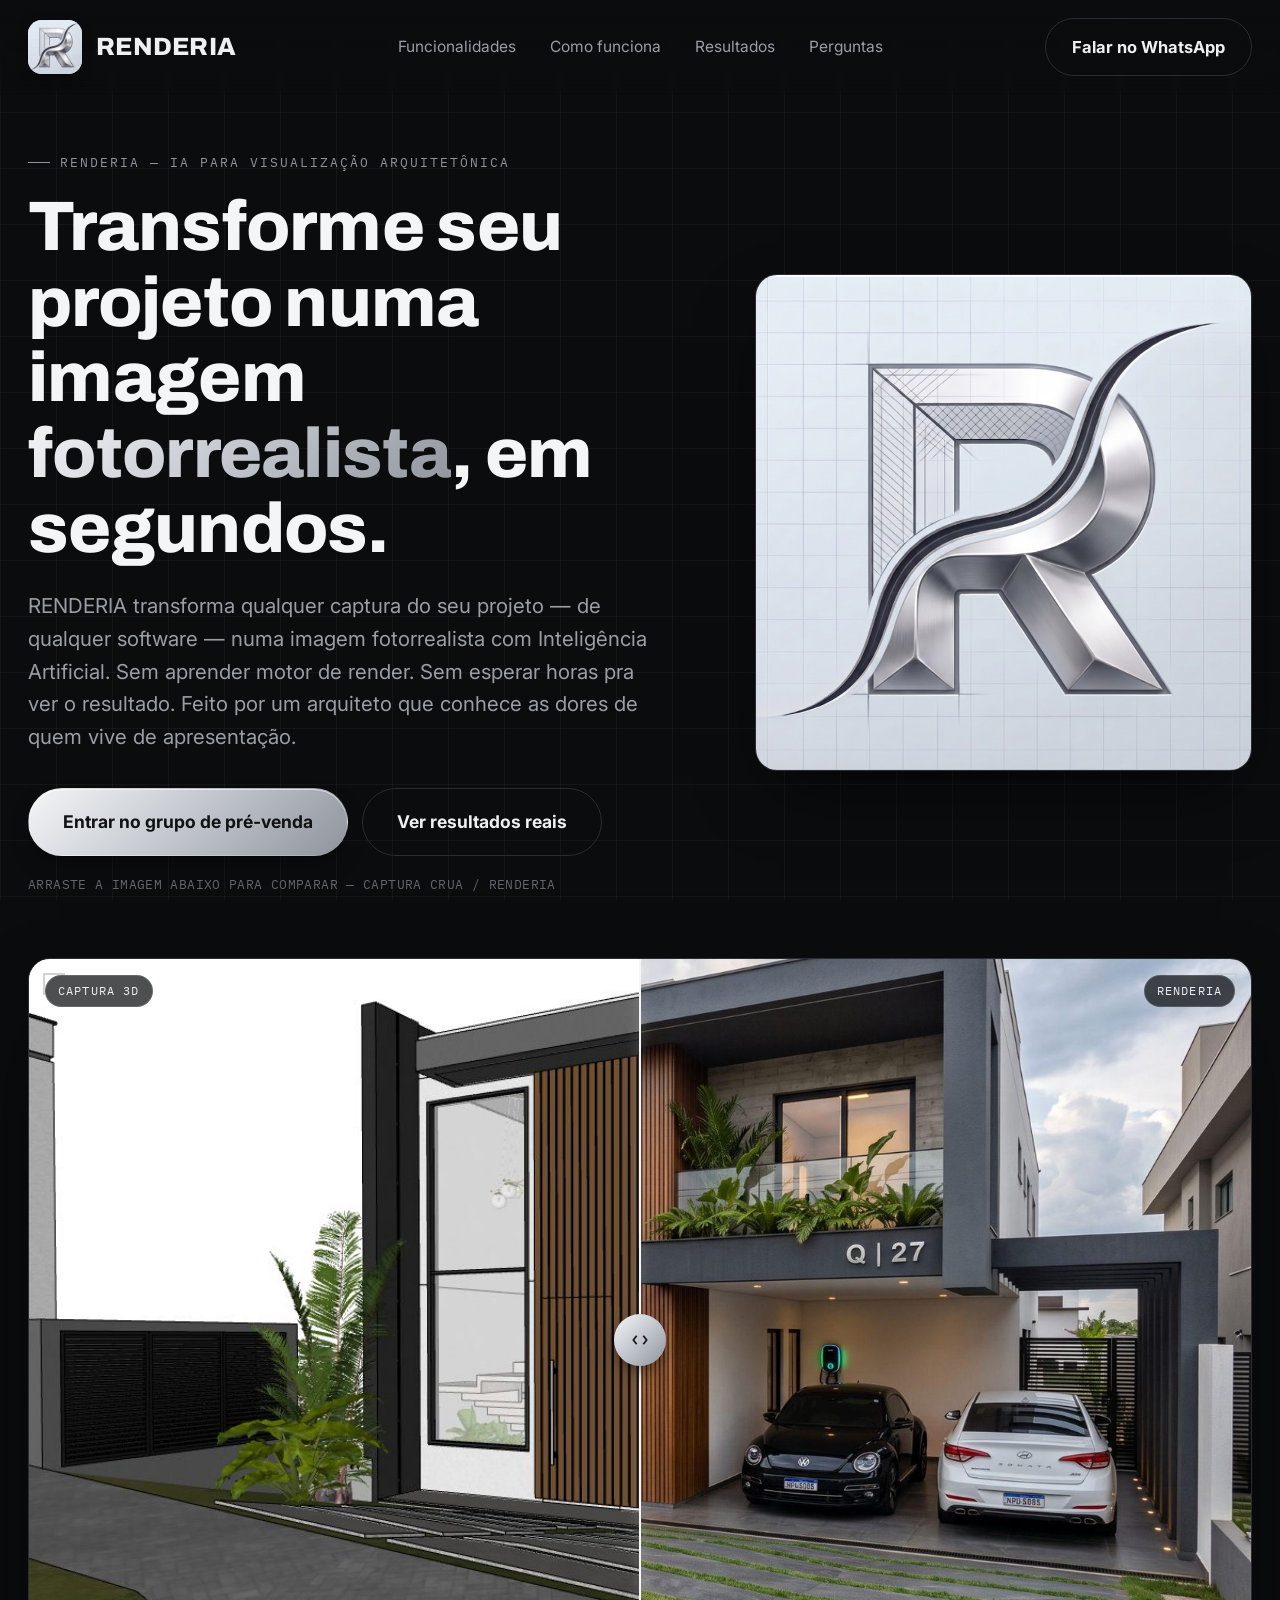
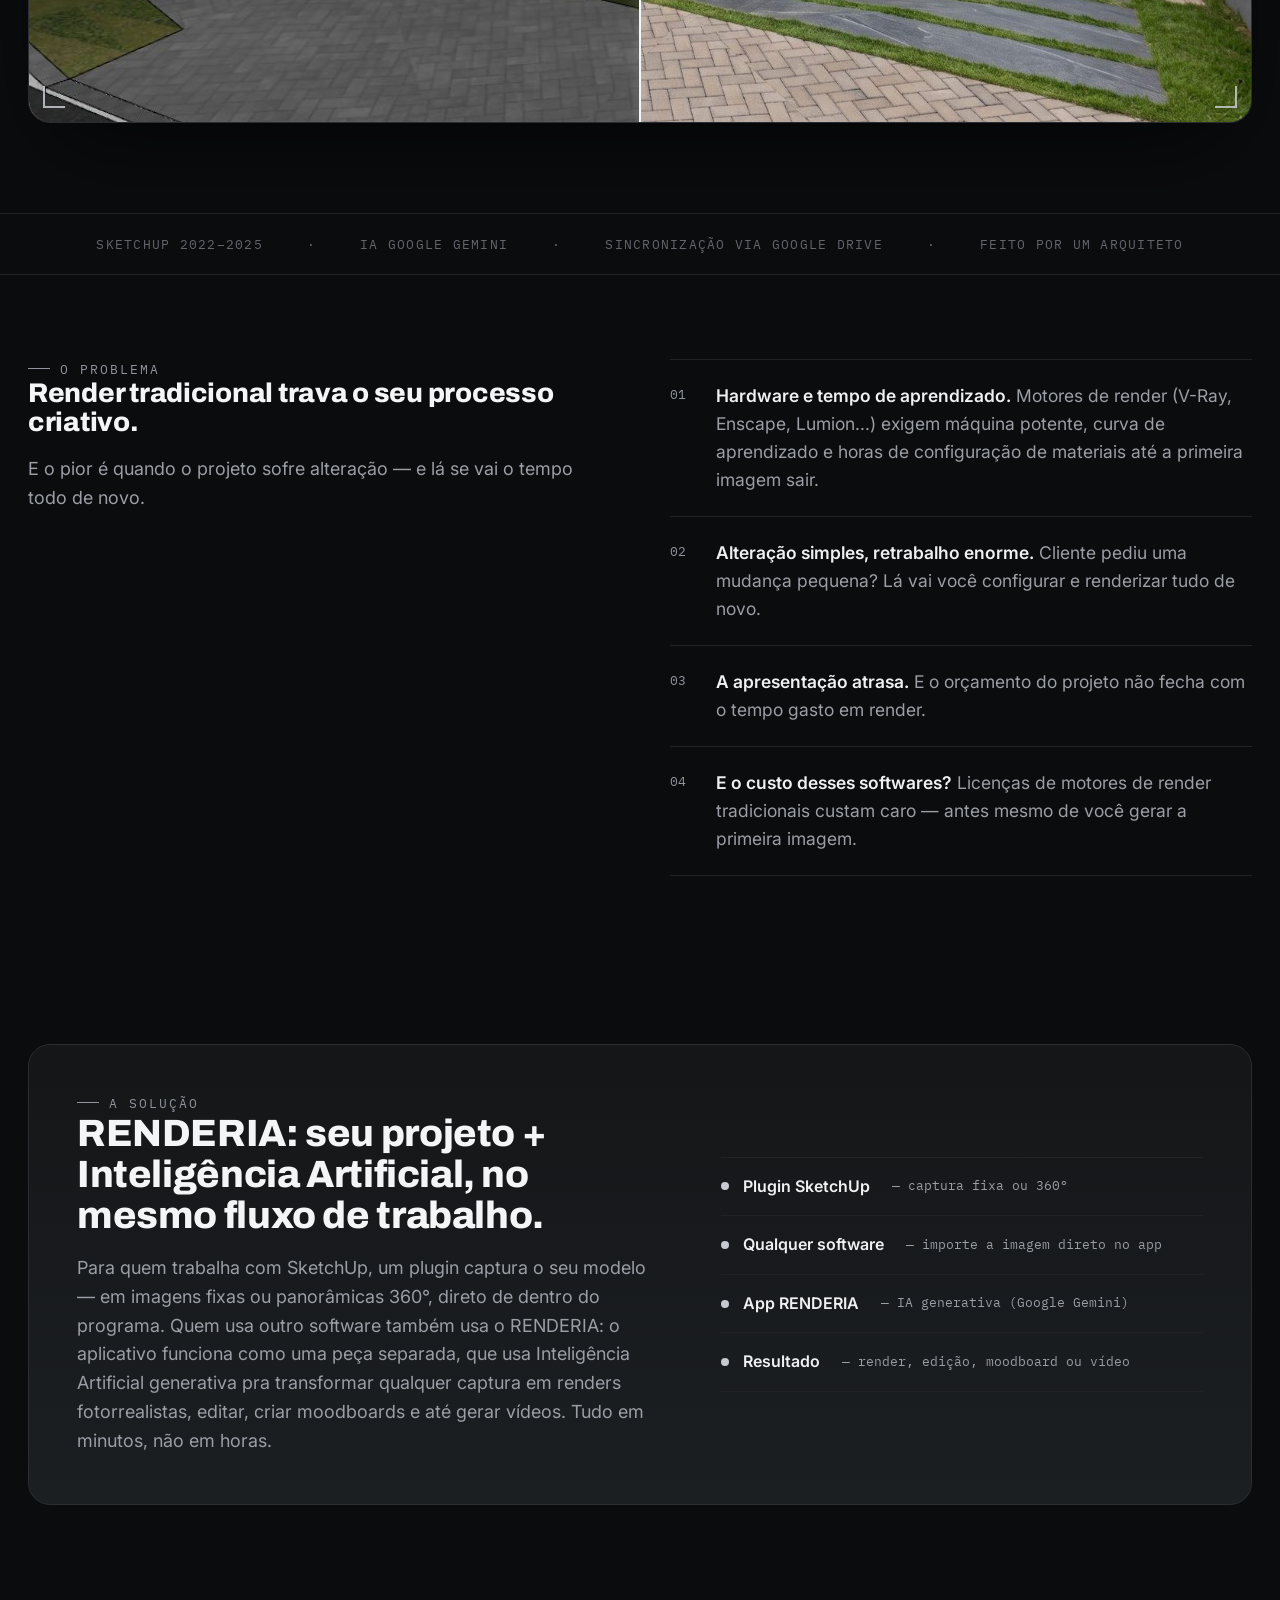
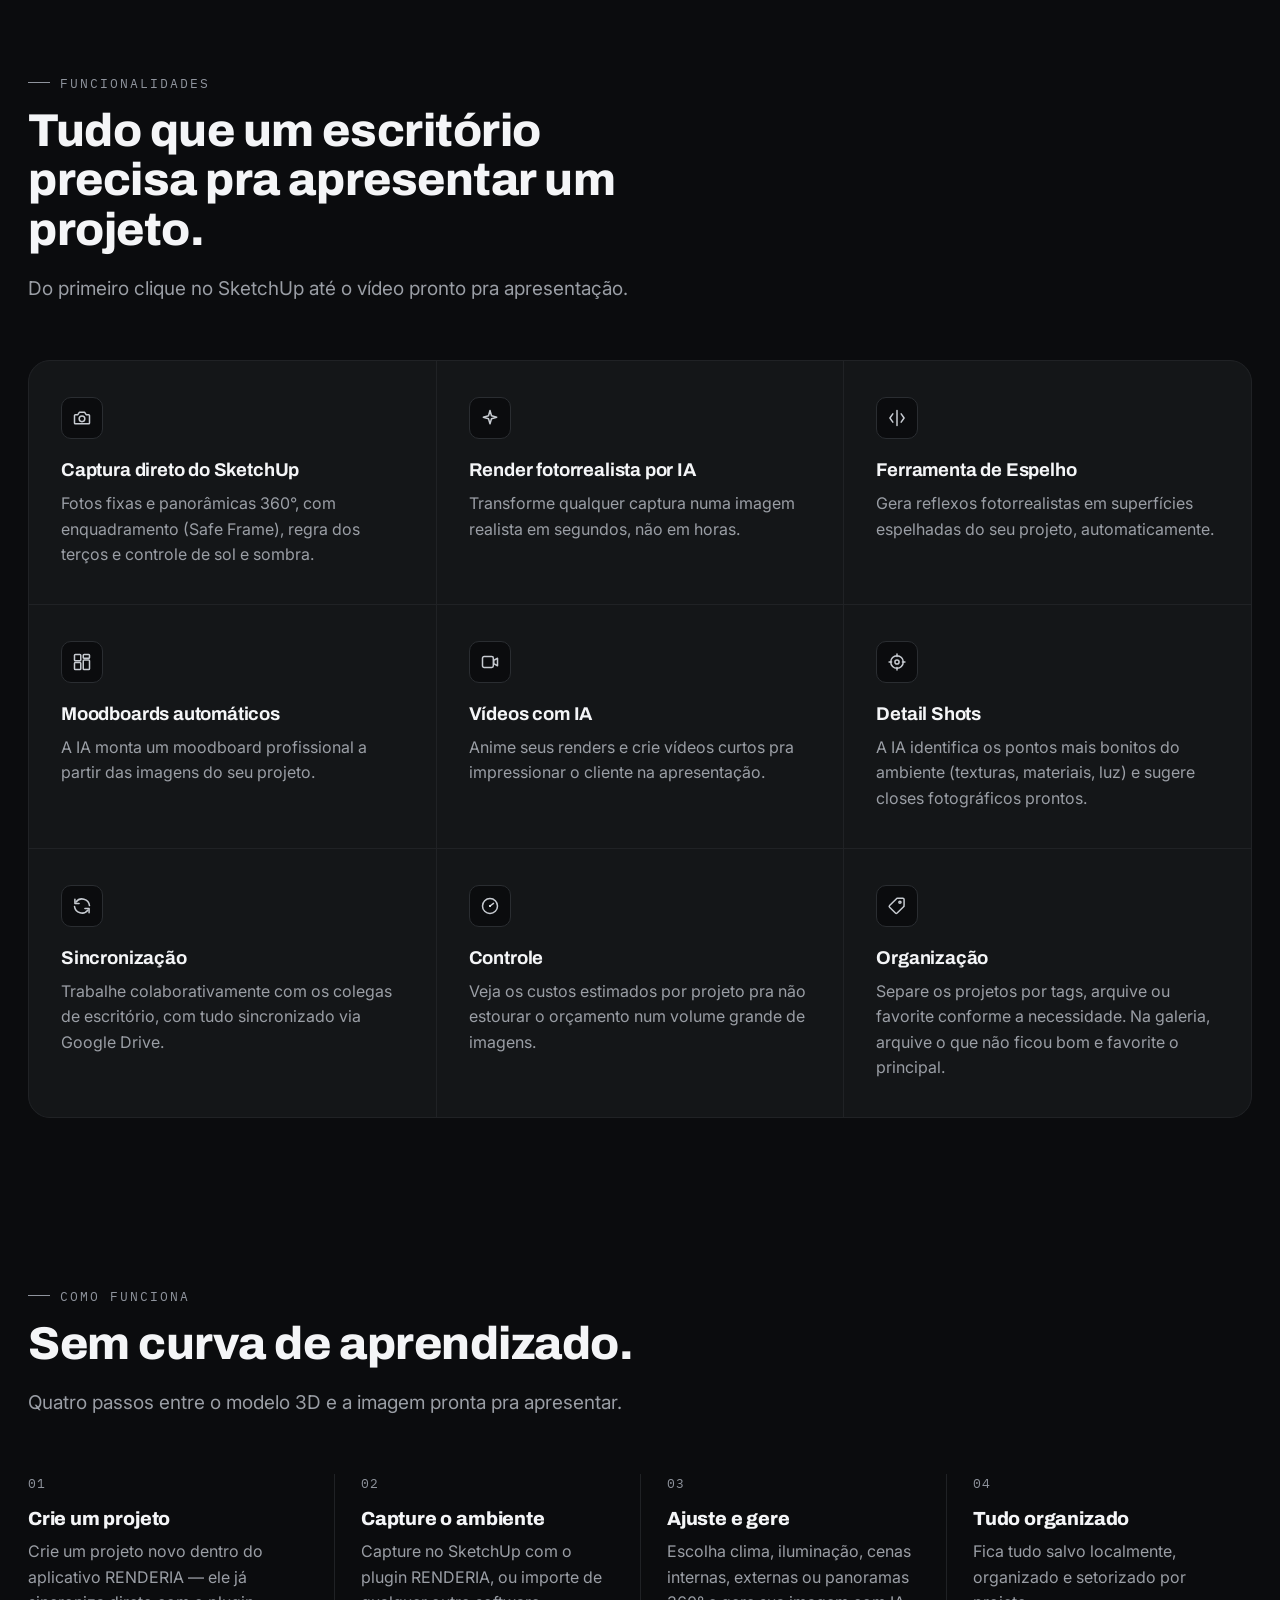
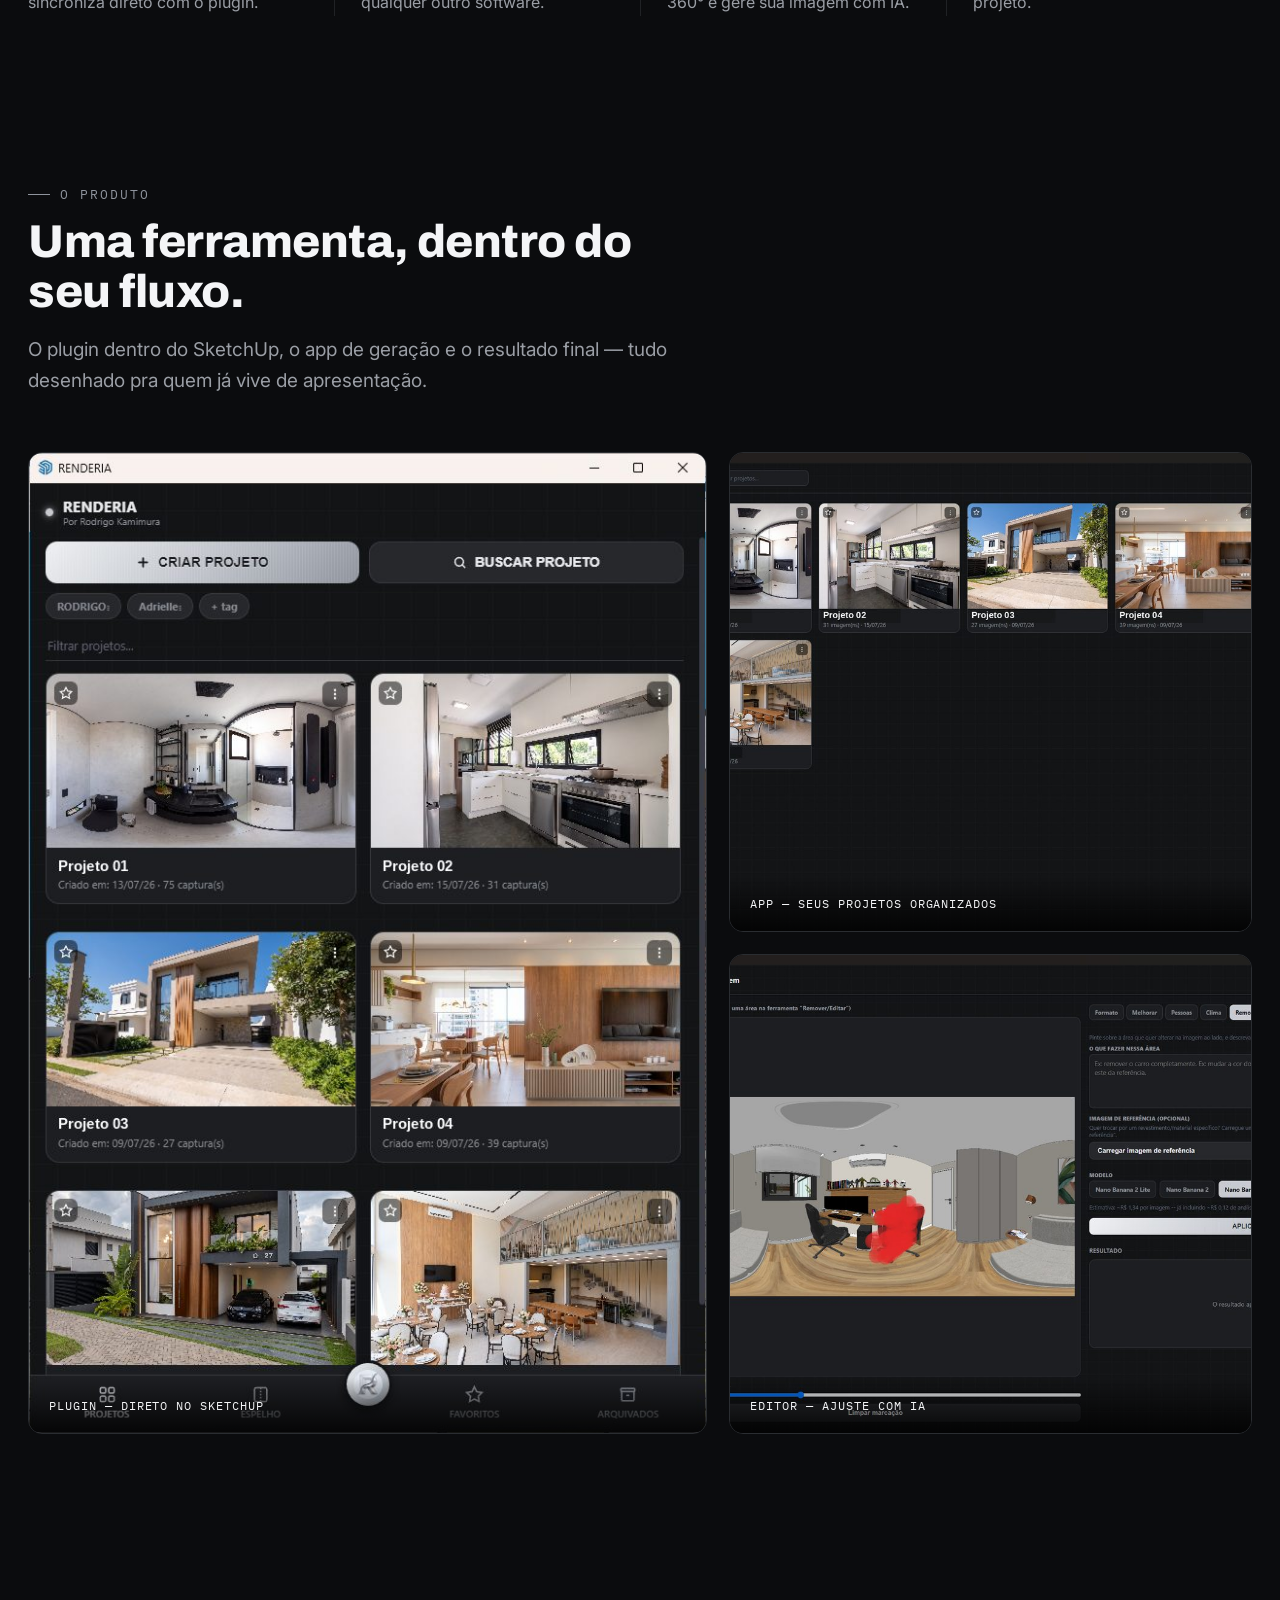
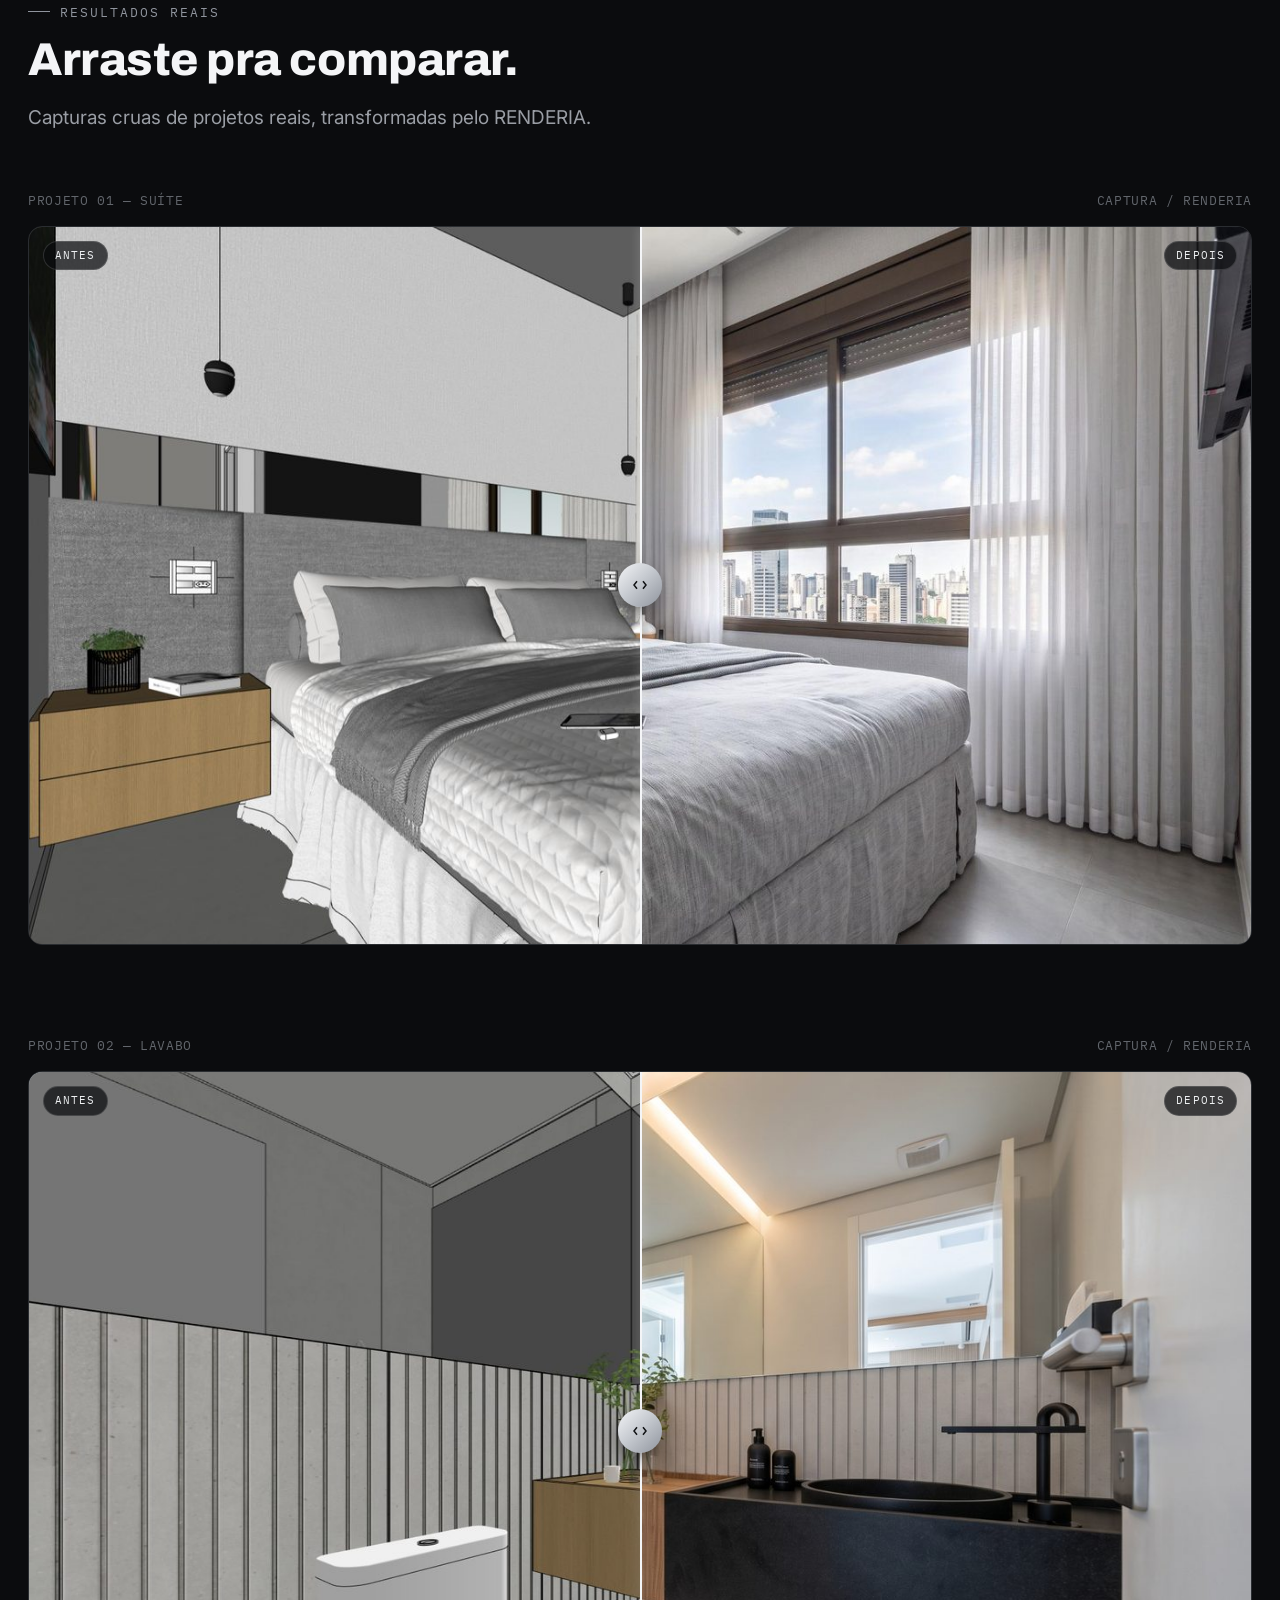
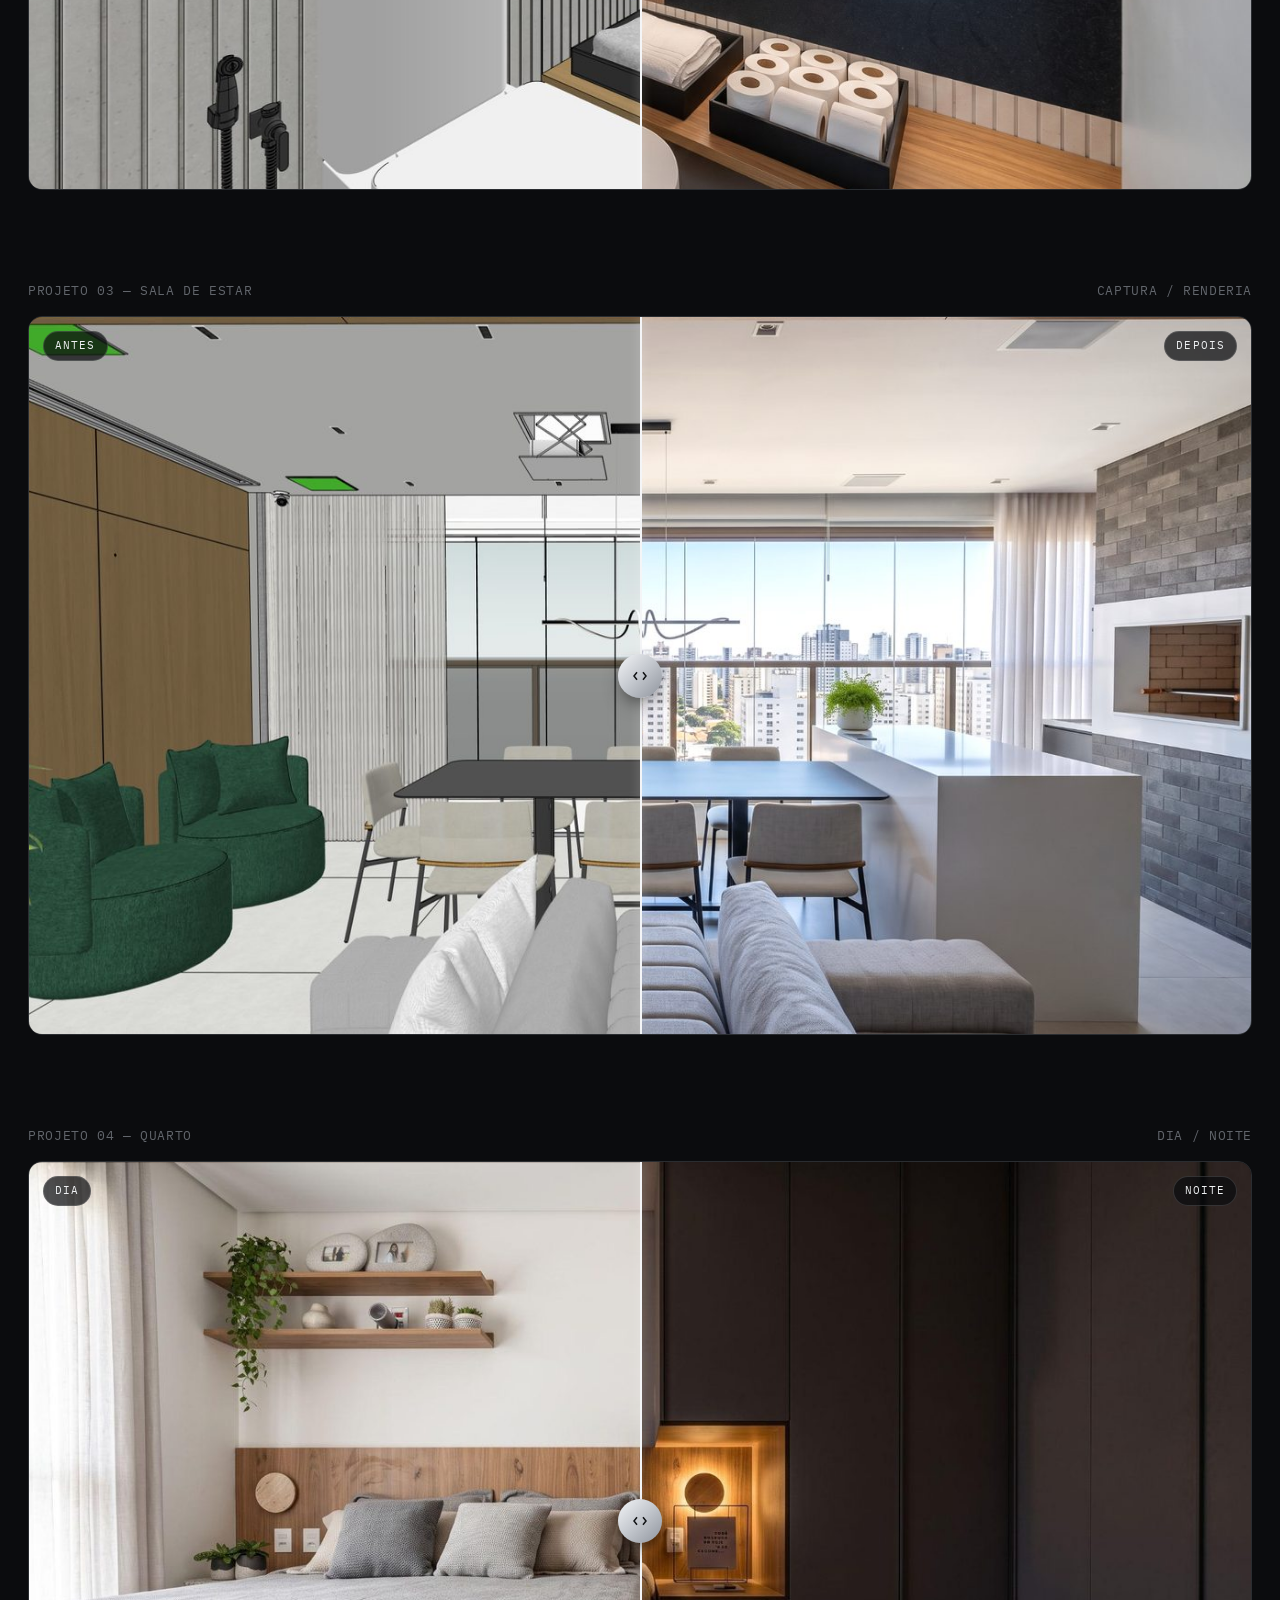
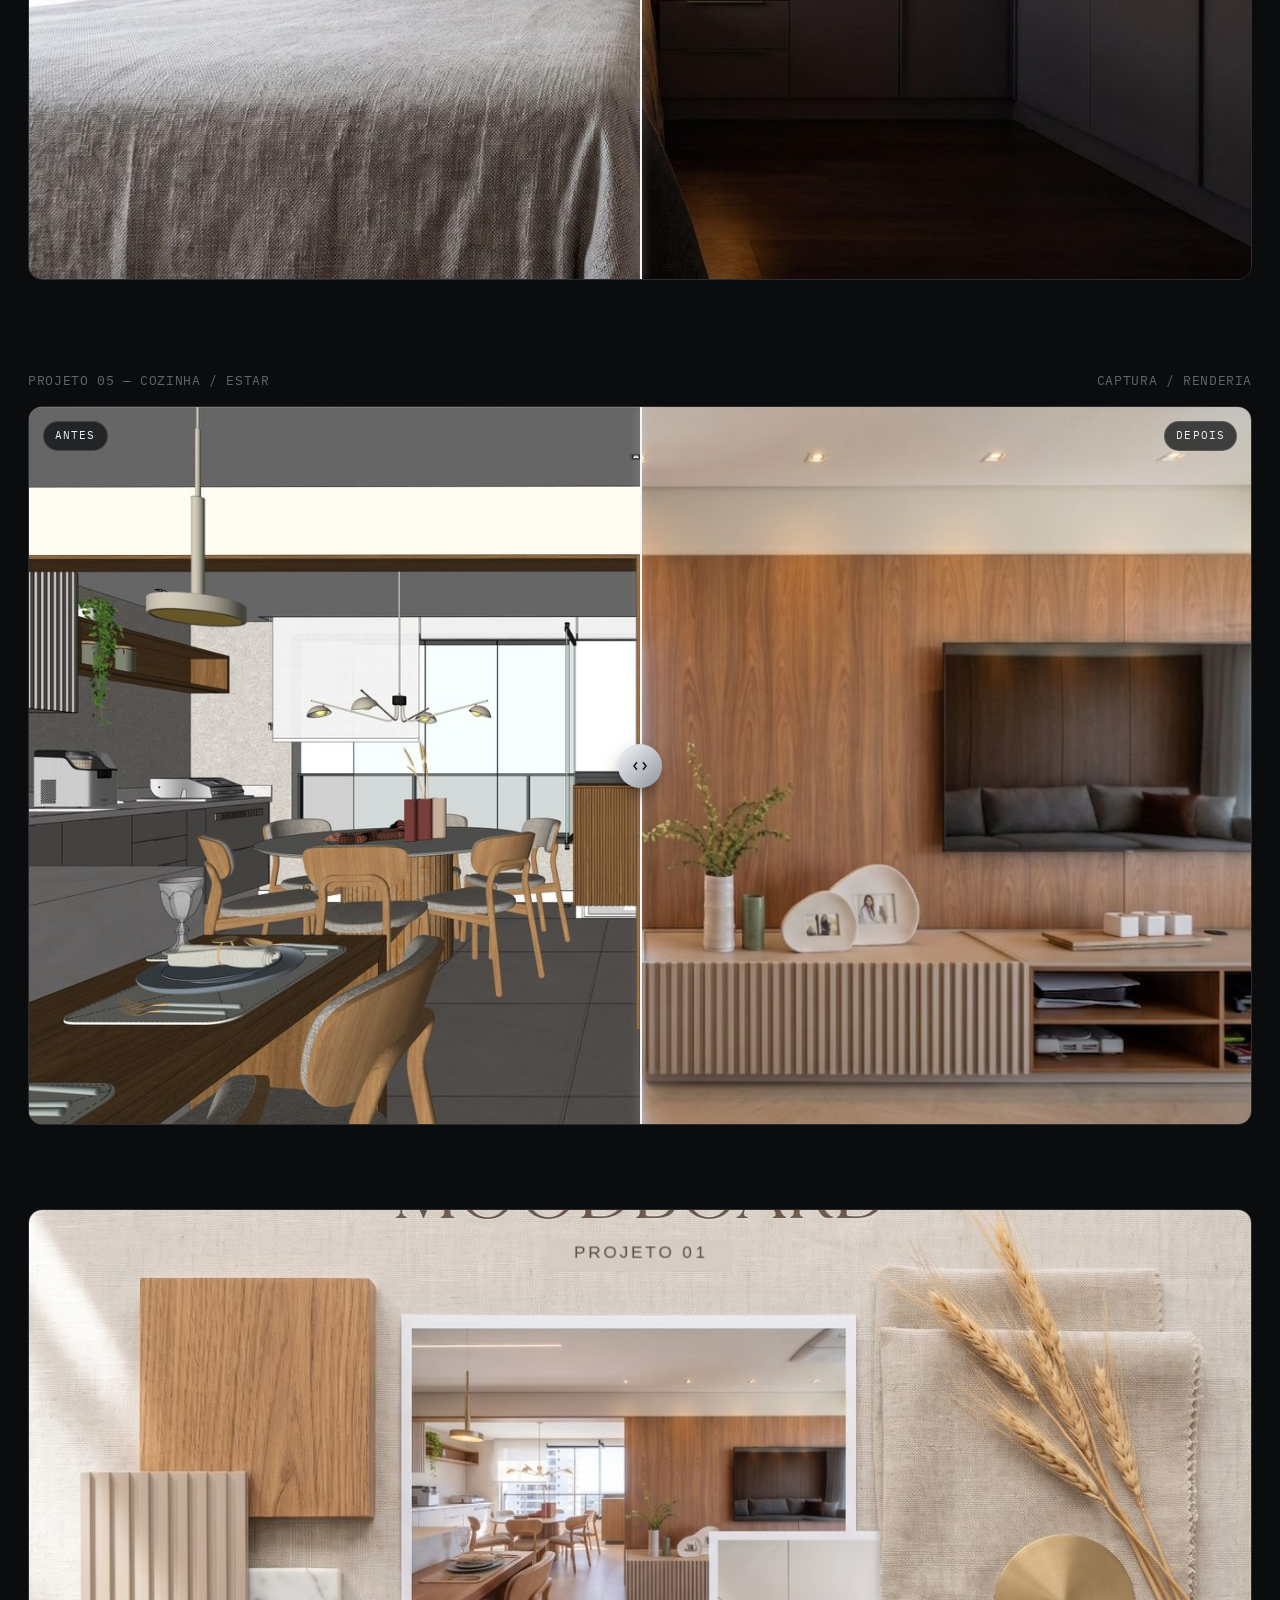
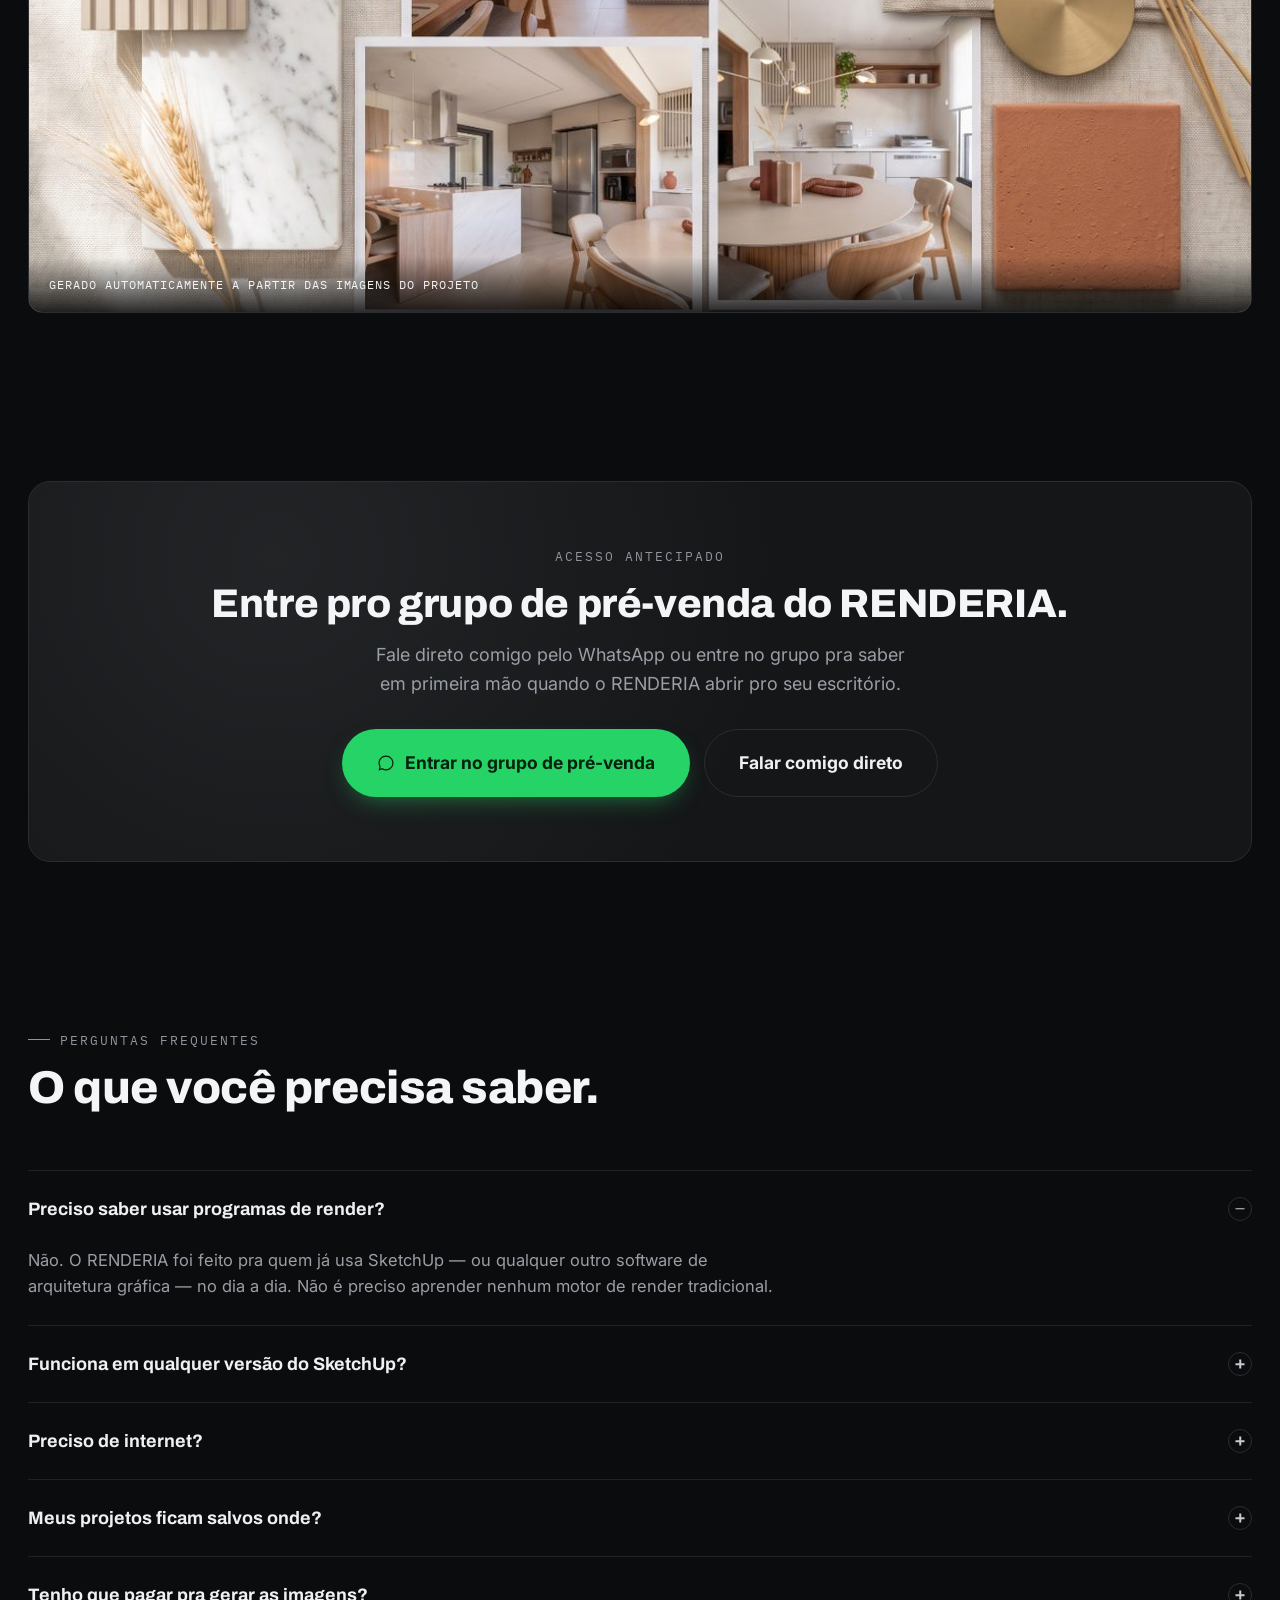
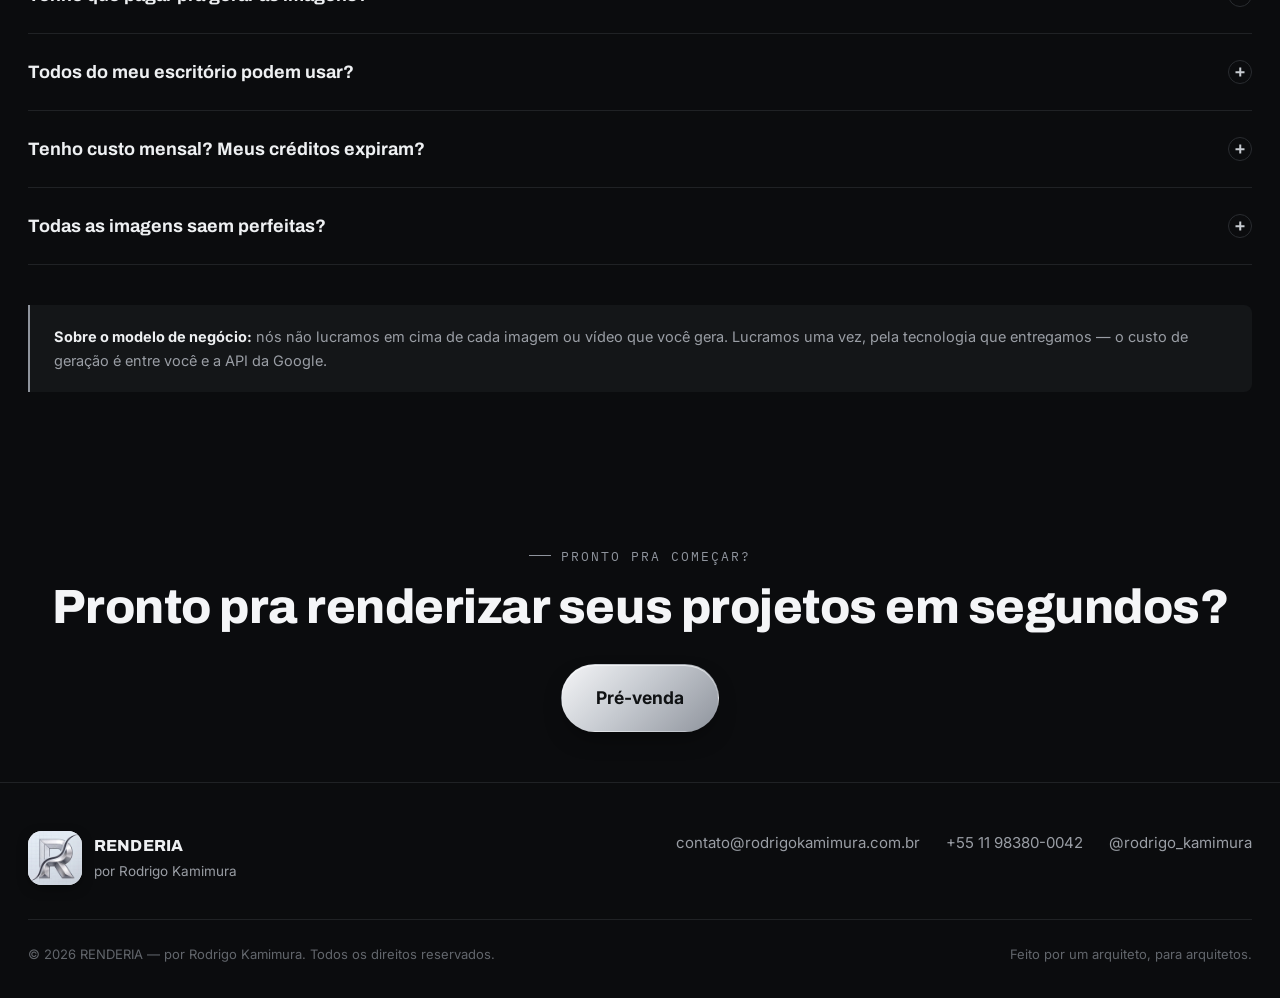
==== commit 5e18da99: "Add files via upload" ====
--- a/index.html
+++ b/index.html
@@ -47,6 +47,9 @@
           </div>
           <div class="hero-note">ARRASTE A IMAGEM ABAIXO PARA COMPARAR — CAPTURA CRUA / RENDERIA</div>
         </div>
+        <div class="hero-logo-wrap reveal">
+          <img src="assets/img/logo-grande.jpg" alt="Logo RENDERIA">
+        </div>
       </div>
 
       <div class="comparador reveal" id="comparadorHero">
@@ -385,7 +388,7 @@
         <div class="eyebrow" style="justify-content:center;">Pronto pra começar?</div>
         <h2 style="margin-top:16px;">Pronto pra renderizar seus projetos em segundos?</h2>
         <div class="hero-actions">
-          <a class="btn btn-steel btn-lg" href="https://chat.whatsapp.com/BVqg3ymXzFmJ4C0P8PDebf" target="_blank" rel="noopener">Começar agora</a>
+          <a class="btn btn-steel btn-lg" href="https://chat.whatsapp.com/BVqg3ymXzFmJ4C0P8PDebf" target="_blank" rel="noopener">Pré-venda</a>
         </div>
       </div>
     </div>
--- a/assets/css/style.css
+++ b/assets/css/style.css
@@ -30,12 +30,12 @@
   --radius-m:  14px;
   --radius-l:  22px;
 
-  --wrap: 1180px;
+  --wrap: 1320px;
 }
 
 *, *::before, *::after{ box-sizing: border-box; }
 
-html{ scroll-behavior: smooth; }
+html{ scroll-behavior: smooth; overflow-x: hidden; }
 
 @media (prefers-reduced-motion: reduce){
   html{ scroll-behavior: auto; }
@@ -47,9 +47,11 @@
   background: var(--bg);
   color: var(--text);
   font-family: 'Inter', -apple-system, "Segoe UI", sans-serif;
-  font-size: 17px;
+  font-size: 18px;
   line-height: 1.6;
   -webkit-font-smoothing: antialiased;
+  overflow-x: hidden;
+  max-width: 100vw;
 }
 
 /* grade de plano técnico, discreta, atrás de tudo */
@@ -106,21 +108,21 @@
 
 .section{
   position: relative;
-  padding: 128px 0;
+  padding: 84px 0;
   z-index: 1;
 }
 .section-head{
-  max-width: 640px;
+  max-width: 660px;
   margin-bottom: 56px;
 }
 .section-head h2{
-  font-size: clamp(30px, 4vw, 44px);
+  font-size: clamp(32px, 4.2vw, 46px);
   margin-top: 14px;
 }
 .section-head p{
   margin-top: 18px;
   color: var(--text-dim);
-  font-size: 18px;
+  font-size: 19px;
 }
 .section-head.center{ margin-left:auto; margin-right:auto; text-align:center; }
 .section-head.center .eyebrow{ justify-content:center; }
@@ -135,7 +137,7 @@
   padding: 15px 26px;
   border-radius: 999px;
   font-weight: 700;
-  font-size: 15.5px;
+  font-size: 16.5px;
   border: 1px solid transparent;
   white-space: nowrap;
   transition: transform .18s ease, box-shadow .18s ease, background .18s ease, border-color .18s ease;
@@ -163,7 +165,7 @@
 }
 .btn-whatsapp:hover{ background: #2ee374; transform: translateY(-1px); }
 
-.btn-lg{ padding: 18px 32px; font-size: 16.5px; }
+.btn-lg{ padding: 19px 34px; font-size: 17.5px; }
 
 /* ---------- header ---------- */
 .site-header{
@@ -181,10 +183,10 @@
   border-bottom: 1px solid var(--line-soft);
 }
 .site-header .wrap{ display:flex; align-items:center; justify-content:space-between; }
-.brand{ display:flex; align-items:center; gap:12px; }
+.brand{ display:flex; align-items:center; gap:14px; }
 .brand-badge{
-  width: 38px; height: 38px;
-  border-radius: 11px;
+  width: 54px; height: 54px;
+  border-radius: 14px;
   overflow: hidden;
   background: var(--steel-100);
   flex-shrink: 0;
@@ -194,12 +196,12 @@
 .brand-name{
   font-family:'Archivo', sans-serif;
   font-weight: 800;
-  font-size: 19px;
+  font-size: 25px;
   letter-spacing: 0.01em;
 }
 .nav-links{ display:flex; gap: 34px; align-items:center; }
 .nav-links a{
-  font-size: 14.5px;
+  font-size: 15.5px;
   color: var(--text-dim);
   transition: color .15s ease;
 }
@@ -215,18 +217,18 @@
    ========================================================================== */
 .hero{
   position: relative;
-  padding: 168px 0 100px;
+  padding: 152px 0 90px;
   overflow: hidden;
 }
 .hero-grid{
   display: grid;
-  grid-template-columns: 1fr;
-  gap: 44px;
+  grid-template-columns: 1.35fr 1fr;
+  gap: 56px;
   align-items: center;
 }
 .hero-copy{ max-width: 760px; }
 .hero-copy h1{
-  font-size: clamp(38px, 5.6vw, 66px);
+  font-size: clamp(40px, 5.8vw, 70px);
   margin-top: 18px;
 }
 .hero-copy .accent-word{
@@ -237,13 +239,25 @@
 }
 .hero-copy p.lead{
   margin-top: 22px;
-  font-size: 19px;
+  font-size: 20.5px;
   color: var(--text-dim);
   max-width: 620px;
 }
 .hero-actions{
   display:flex; flex-wrap:wrap; gap: 14px;
   margin-top: 34px;
+}
+.hero-logo-wrap{
+  border-radius: var(--radius-l);
+  overflow: hidden;
+  border: 1px solid var(--line);
+  box-shadow: 0 30px 70px -24px rgba(0,0,0,.7);
+  aspect-ratio: 1 / 1;
+}
+.hero-logo-wrap img{ width:100%; height:100%; object-fit: cover; }
+@media (max-width: 980px){
+  .hero-grid{ grid-template-columns: 1fr; }
+  .hero-logo-wrap{ max-width: 320px; margin: 0 auto; }
 }
 .hero-note{
   margin-top: 18px;
@@ -261,10 +275,11 @@
   overflow: hidden;
   border: 1px solid var(--line);
   box-shadow: 0 40px 90px -30px rgba(0,0,0,.75);
-  aspect-ratio: 16/10; min-height: 380px;
+  aspect-ratio: 16/10;
   background: var(--bg-elev);
   cursor: ew-resize;
   user-select: none;
+  touch-action: none; /* essencial no iOS/mobile: sem isso, arrastar no slider rola a página inteira em vez de mover o slider */
 }
 .comparador img{
   position: absolute; inset: 0;
@@ -363,7 +378,7 @@
   font-size: 13px;
   padding-top: 3px;
 }
-.dor p{ color: var(--text-dim); font-size: 16.5px; }
+.dor p{ color: var(--text-dim); font-size: 17.5px; }
 .dor strong{ color: var(--text); font-weight: 600; }
 
 /* ==========================================================================
@@ -377,7 +392,7 @@
 }
 .solucao-grid{ display:grid; grid-template-columns: 1.1fr .9fr; gap: 54px; align-items:center; }
 .solucao-copy h2{ font-size: clamp(28px,3.6vw,38px); }
-.solucao-copy p{ margin-top:18px; color: var(--text-dim); font-size: 17px; }
+.solucao-copy p{ margin-top:18px; color: var(--text-dim); font-size: 18px; }
 .solucao-fluxo{
   display:flex; flex-direction:column; gap:0;
   font-family:'IBM Plex Mono', monospace; font-size: 13px;
@@ -390,7 +405,7 @@
 }
 .fluxo-linha:last-child{ border-bottom: 1px solid var(--line-soft); }
 .fluxo-linha .ponto{ width:8px; height:8px; border-radius:50%; background: var(--steel-300); flex-shrink:0; }
-.fluxo-linha b{ color: var(--text); font-family:'Inter',sans-serif; font-weight:600; font-size:15px; }
+.fluxo-linha b{ color: var(--text); font-family:'Inter',sans-serif; font-weight:600; font-size:16px; }
 
 /* ==========================================================================
    FUNCIONALIDADES
@@ -417,8 +432,8 @@
   background: var(--bg);
 }
 .feature-icon svg{ width:20px; height:20px; stroke: var(--steel-300); }
-.feature h3{ font-size: 17.5px; font-weight:700; }
-.feature p{ margin-top:10px; color: var(--text-dim); font-size:15px; line-height:1.55; }
+.feature h3{ font-size: 18.5px; font-weight:700; }
+.feature p{ margin-top:10px; color: var(--text-dim); font-size:16px; line-height:1.6; }
 
 /* ==========================================================================
    COMO FUNCIONA
@@ -440,8 +455,8 @@
   color: var(--steel-500);
   letter-spacing: .05em;
 }
-.passo h3{ font-size: 18px; margin-top: 14px; }
-.passo p{ margin-top: 10px; color: var(--text-dim); font-size: 15px; }
+.passo h3{ font-size: 19px; margin-top: 14px; }
+.passo p{ margin-top: 10px; color: var(--text-dim); font-size: 16px; }
 
 @media (max-width: 880px){
   .passos{ grid-template-columns: 1fr; gap: 30px; }
@@ -464,9 +479,10 @@
   border-radius: var(--radius-m);
   overflow: hidden;
   border: 1px solid var(--line);
-  aspect-ratio: 16/9.4; min-height: 320px;
+  aspect-ratio: 16/9.4;
   background: var(--bg-elev);
   cursor: ew-resize;
+  touch-action: none; /* mesmo motivo do .comparador acima */
   user-select: none;
 }
 .galeria-comparador img{ position:absolute; inset:0; width:100%; height:100%; object-fit:cover; pointer-events:none; }
@@ -521,7 +537,7 @@
 .pre-venda .eyebrow{ justify-content:center; }
 .pre-venda .eyebrow::before{ display:none; }
 .pre-venda h2{ font-size: clamp(28px,4vw,40px); margin-top:16px; }
-.pre-venda p{ margin-top:16px; color:var(--text-dim); font-size:17px; max-width:520px; margin-left:auto; margin-right:auto; }
+.pre-venda p{ margin-top:16px; color:var(--text-dim); font-size:18px; max-width:540px; margin-left:auto; margin-right:auto; }
 .pre-venda .hero-actions{ justify-content:center; margin-top:30px; }
 
 /* ==========================================================================
@@ -535,7 +551,7 @@
   padding: 26px 0;
   display:flex; justify-content:space-between; align-items:center;
   gap: 20px;
-  font-family:'Archivo',sans-serif; font-weight:700; font-size:17px;
+  font-family:'Archivo',sans-serif; font-weight:700; font-size:18px;
 }
 .faq-q .sinal{
   flex-shrink:0;
@@ -556,7 +572,7 @@
   transition: max-height .25s ease;
 }
 .faq-item.aberto .faq-a{ max-height:400px; }
-.faq-a-inner{ padding: 0 0 26px; color: var(--text-dim); font-size:15.5px; max-width:760px; }
+.faq-a-inner{ padding: 0 0 26px; color: var(--text-dim); font-size:16.5px; max-width:760px; }
 
 .disclaimer{
   margin-top: 40px;
@@ -574,7 +590,7 @@
    ========================================================================== */
 .cta-final{
   text-align:center;
-  padding: 96px 0 60px;
+  padding: 70px 0 50px;
 }
 .cta-final h2{ font-size: clamp(30px,4.4vw,48px); }
 .cta-final .hero-actions{ justify-content:center; margin-top:30px; }
@@ -591,7 +607,7 @@
 }
 .footer-brand{ display:flex; align-items:center; gap:12px; }
 .footer-links{ display:flex; gap:26px; flex-wrap:wrap; }
-.footer-links a{ color:var(--text-dim); font-size:14.5px; }
+.footer-links a{ color:var(--text-dim); font-size:15px; }
 .footer-links a:hover{ color:var(--text); }
 .footer-bottom{
   margin-top: 34px; padding-top: 24px;
@@ -628,3 +644,14 @@
   .hero{ padding-top: 128px; }
   .pre-venda{ padding: 40px 24px; }
 }
+
+/* Navegadores muito antigos sem suporte a aspect-ratio (praticamente
+   nenhum em uso real) -- sem isso, esses comparadores ficariam com
+   altura zero nesses casos raros. Fica de fora do caminho normal,
+   pra nunca mais forçar uma altura maior que a proporção 16:10/16:9.4
+   permitiria numa tela estreita (foi exatamente isso que cortou as
+   fotos no celular antes). */
+@supports not (aspect-ratio: 16 / 10){
+  .comparador{ height: 60vw; max-height: 460px; }
+  .galeria-comparador{ height: 56vw; max-height: 380px; }
+}
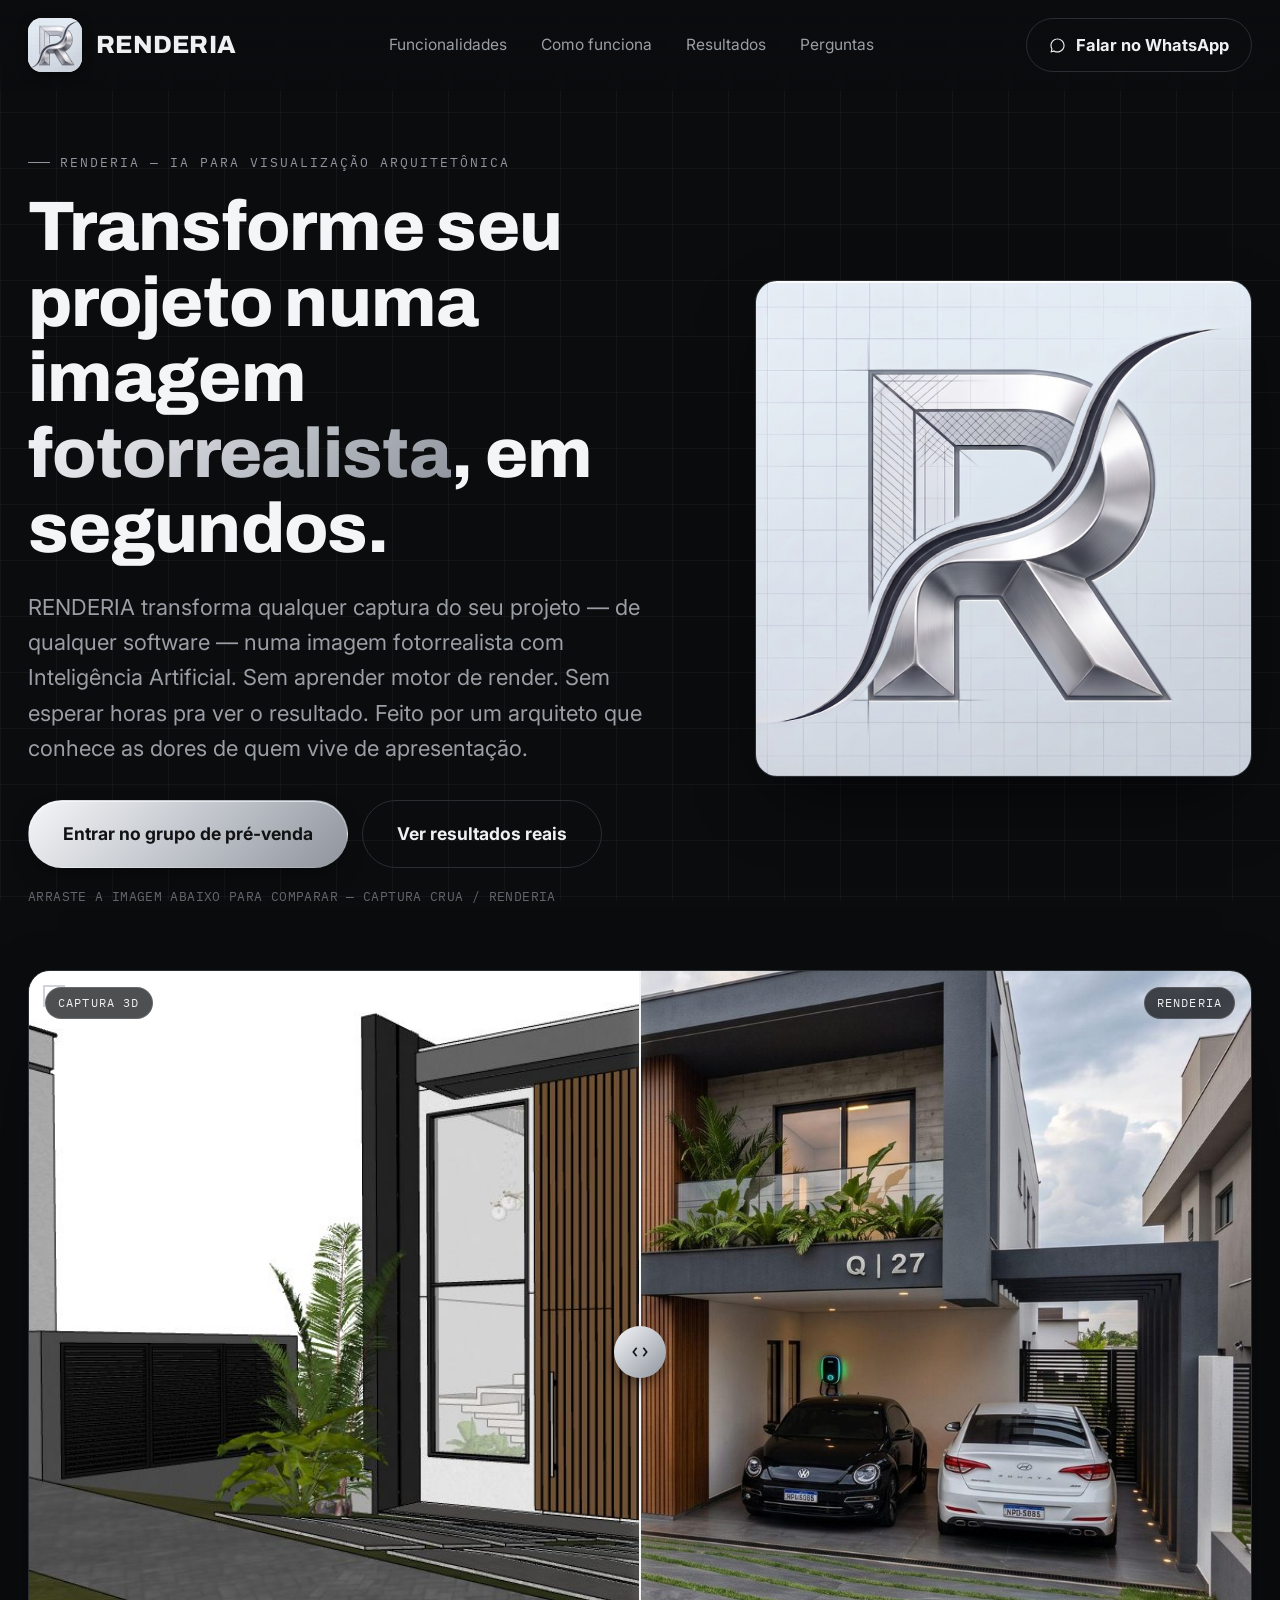
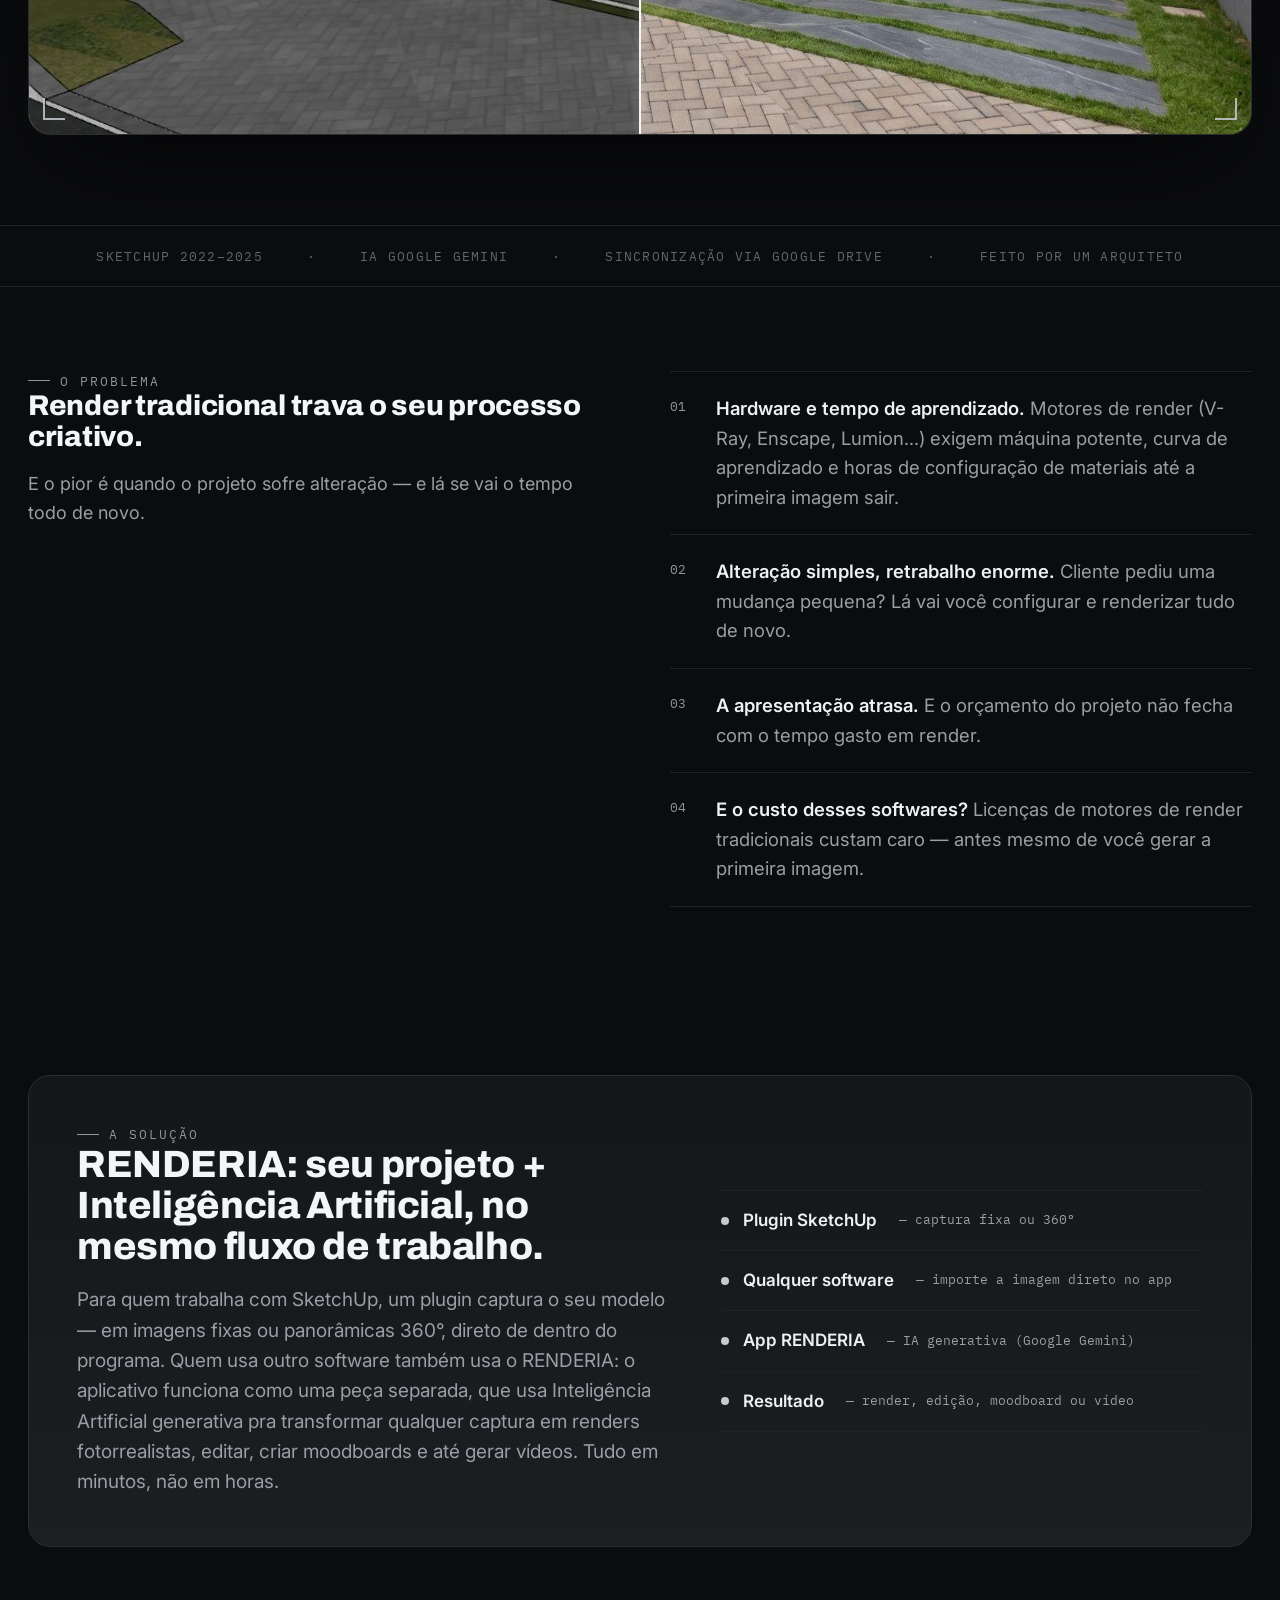
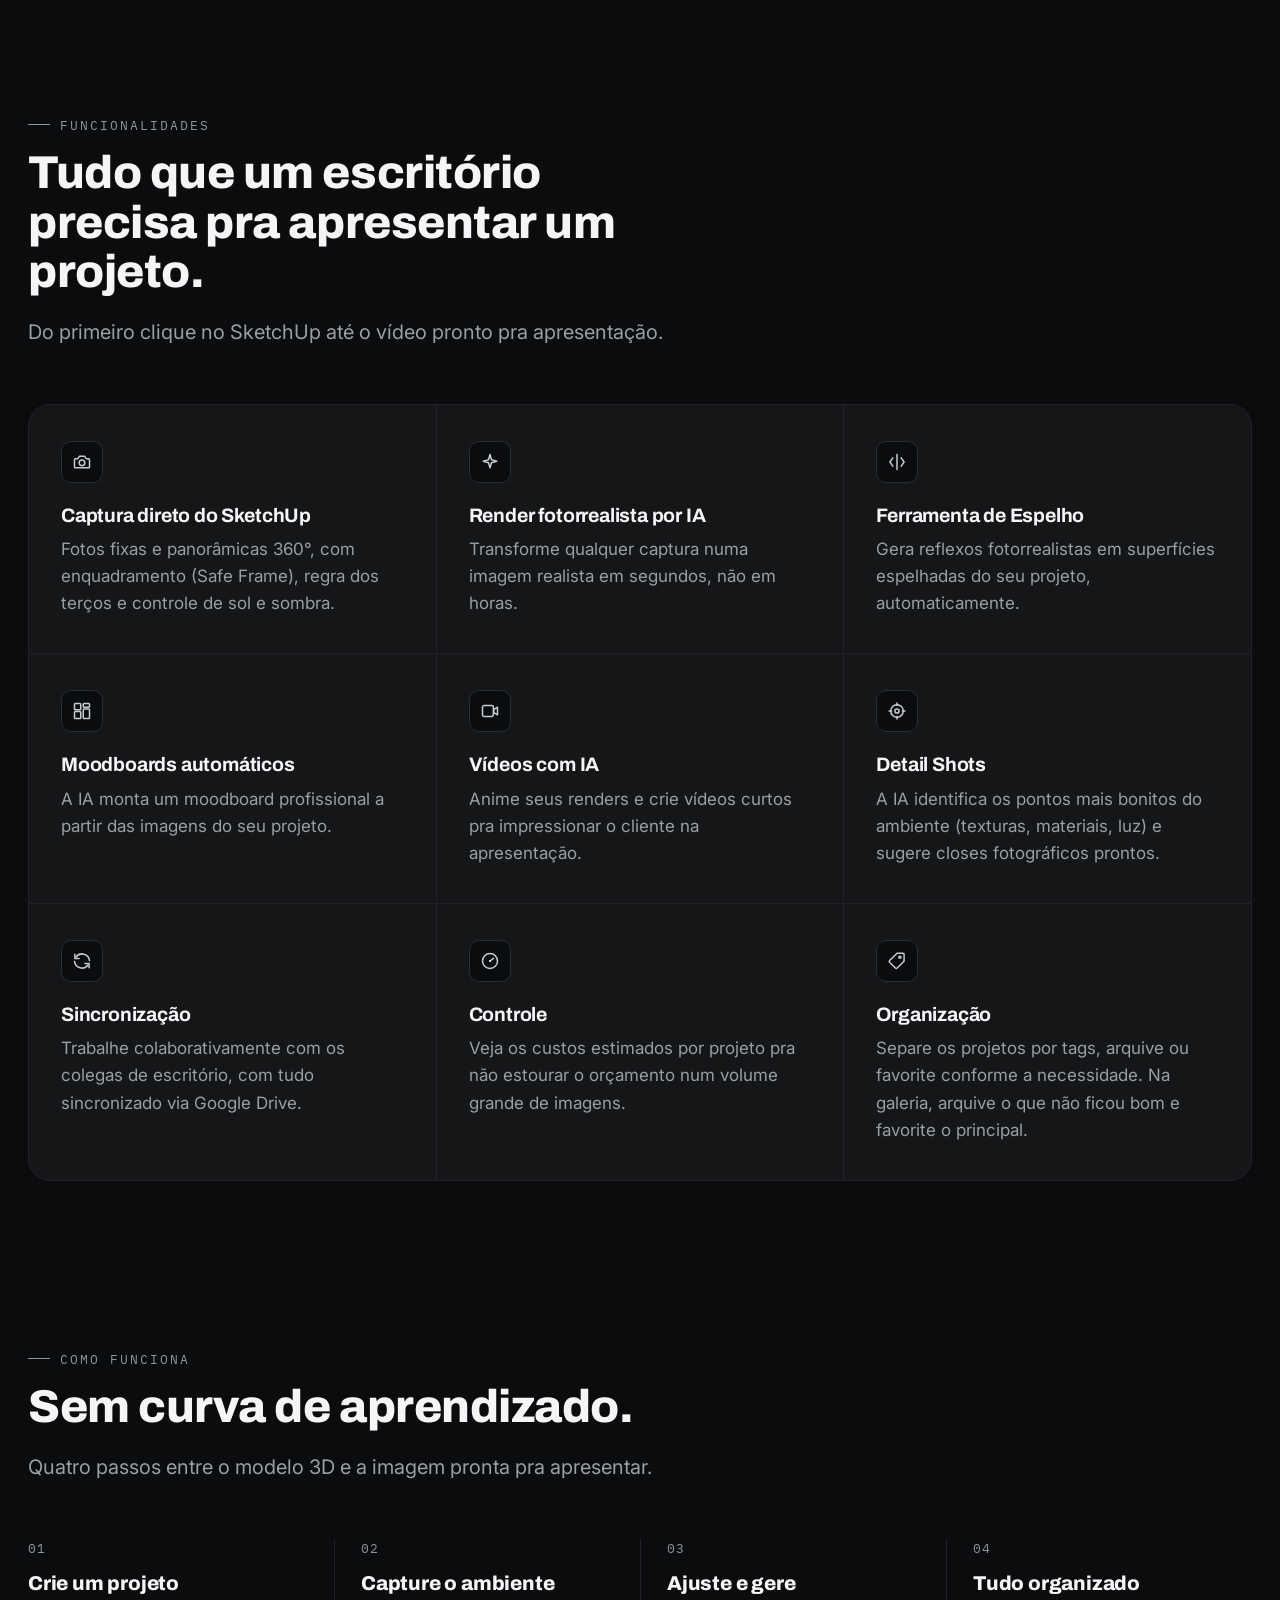
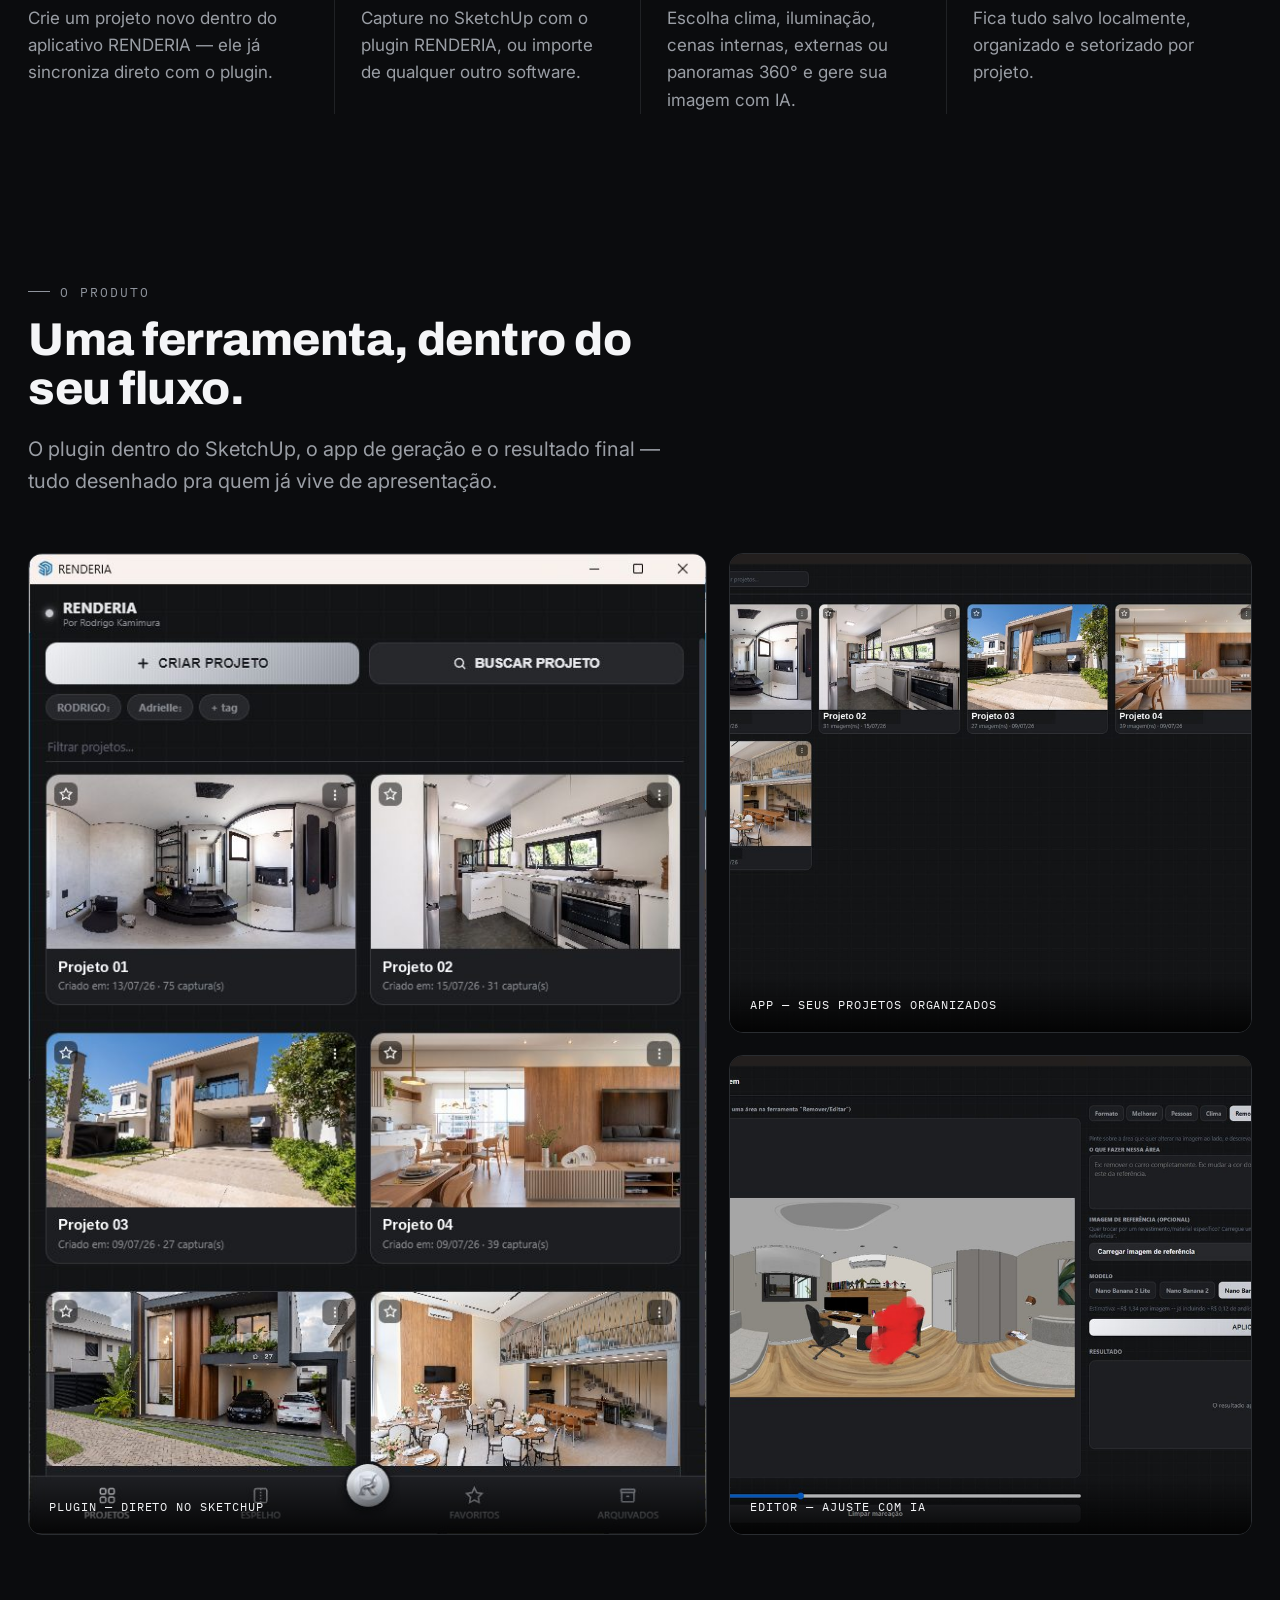
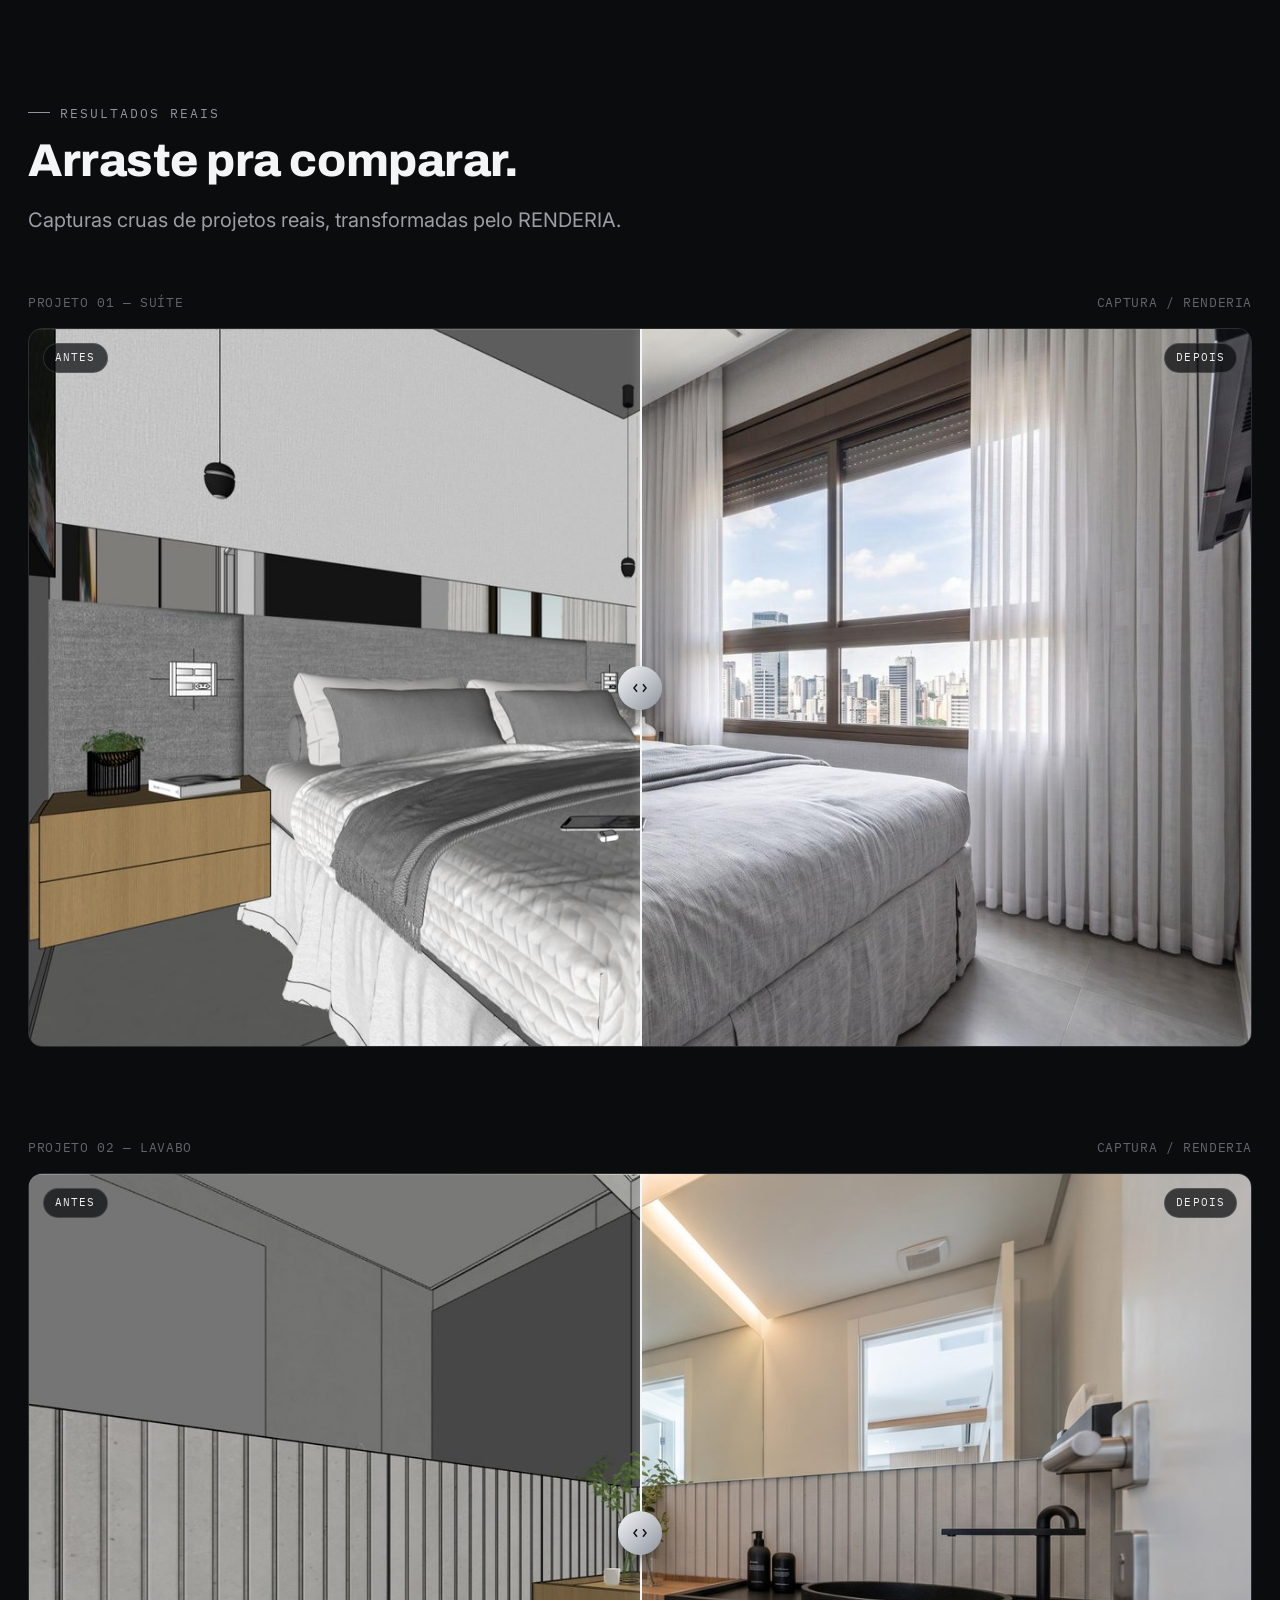
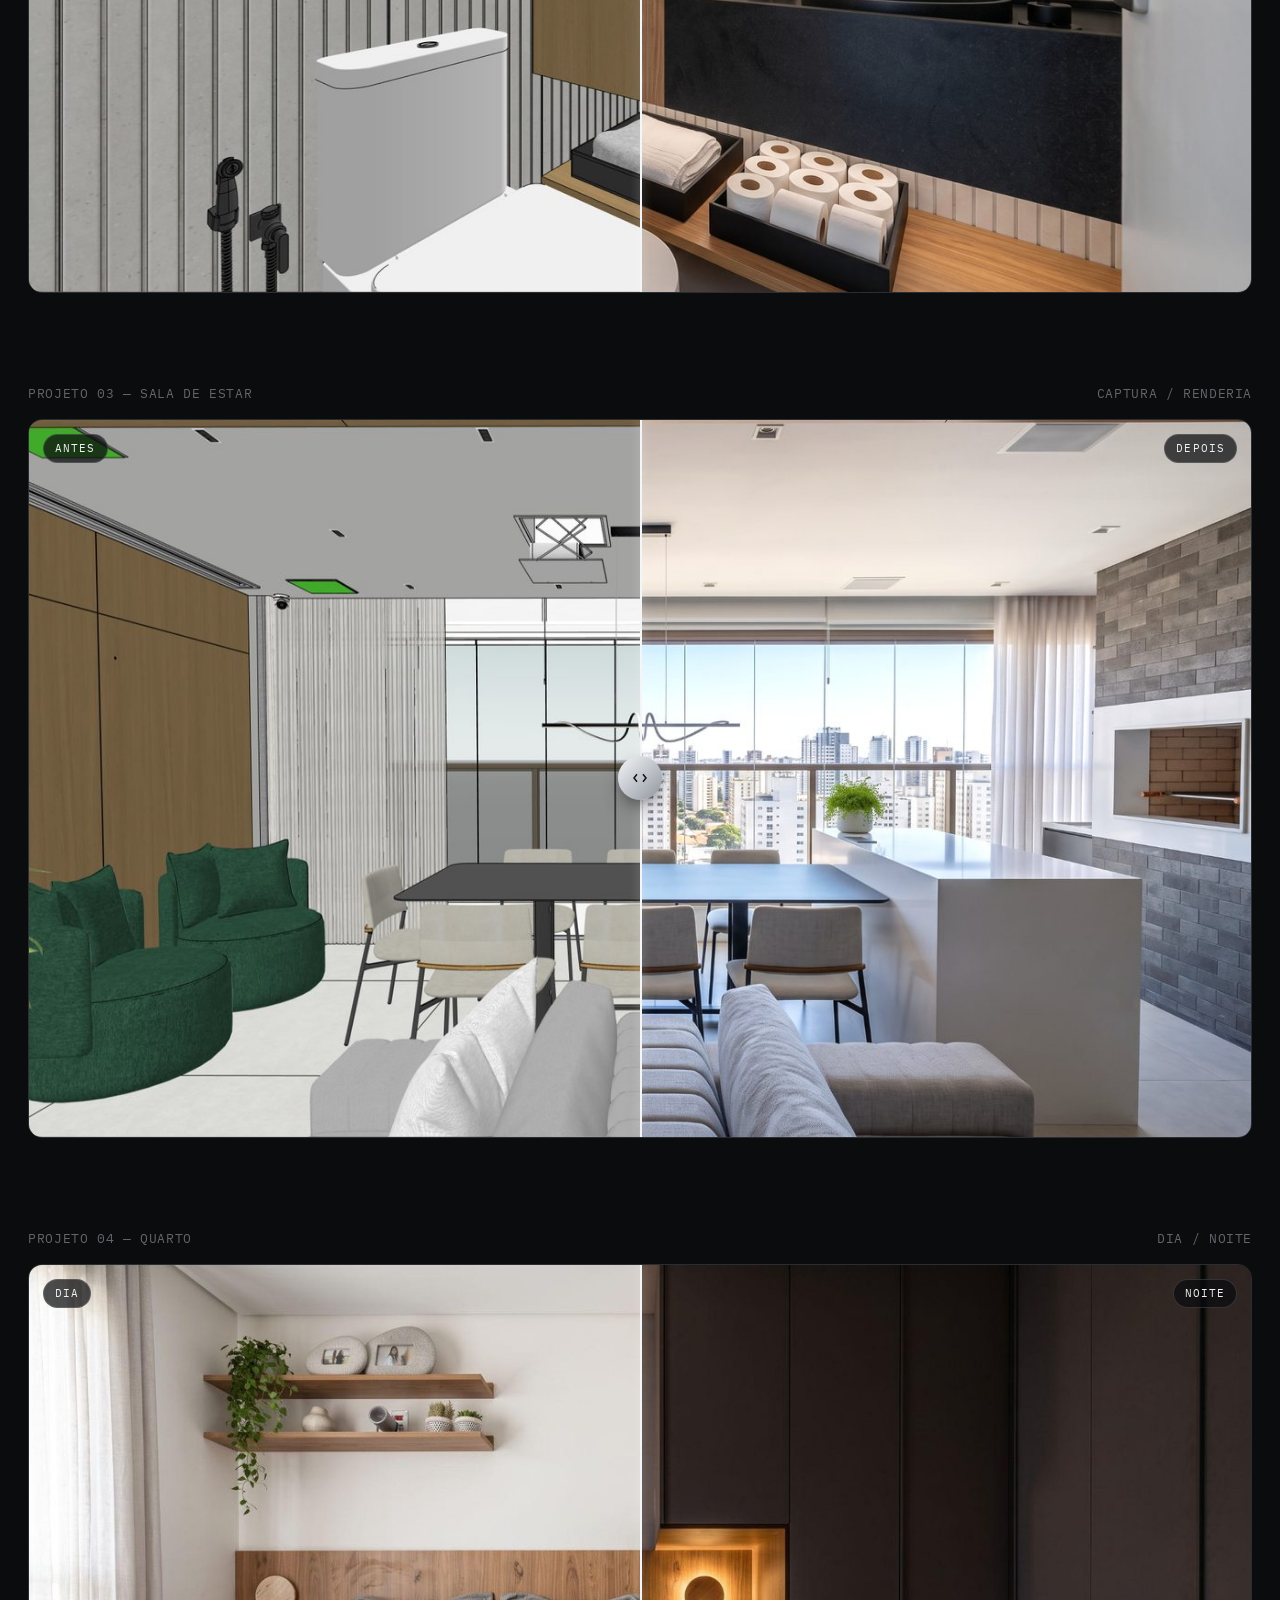
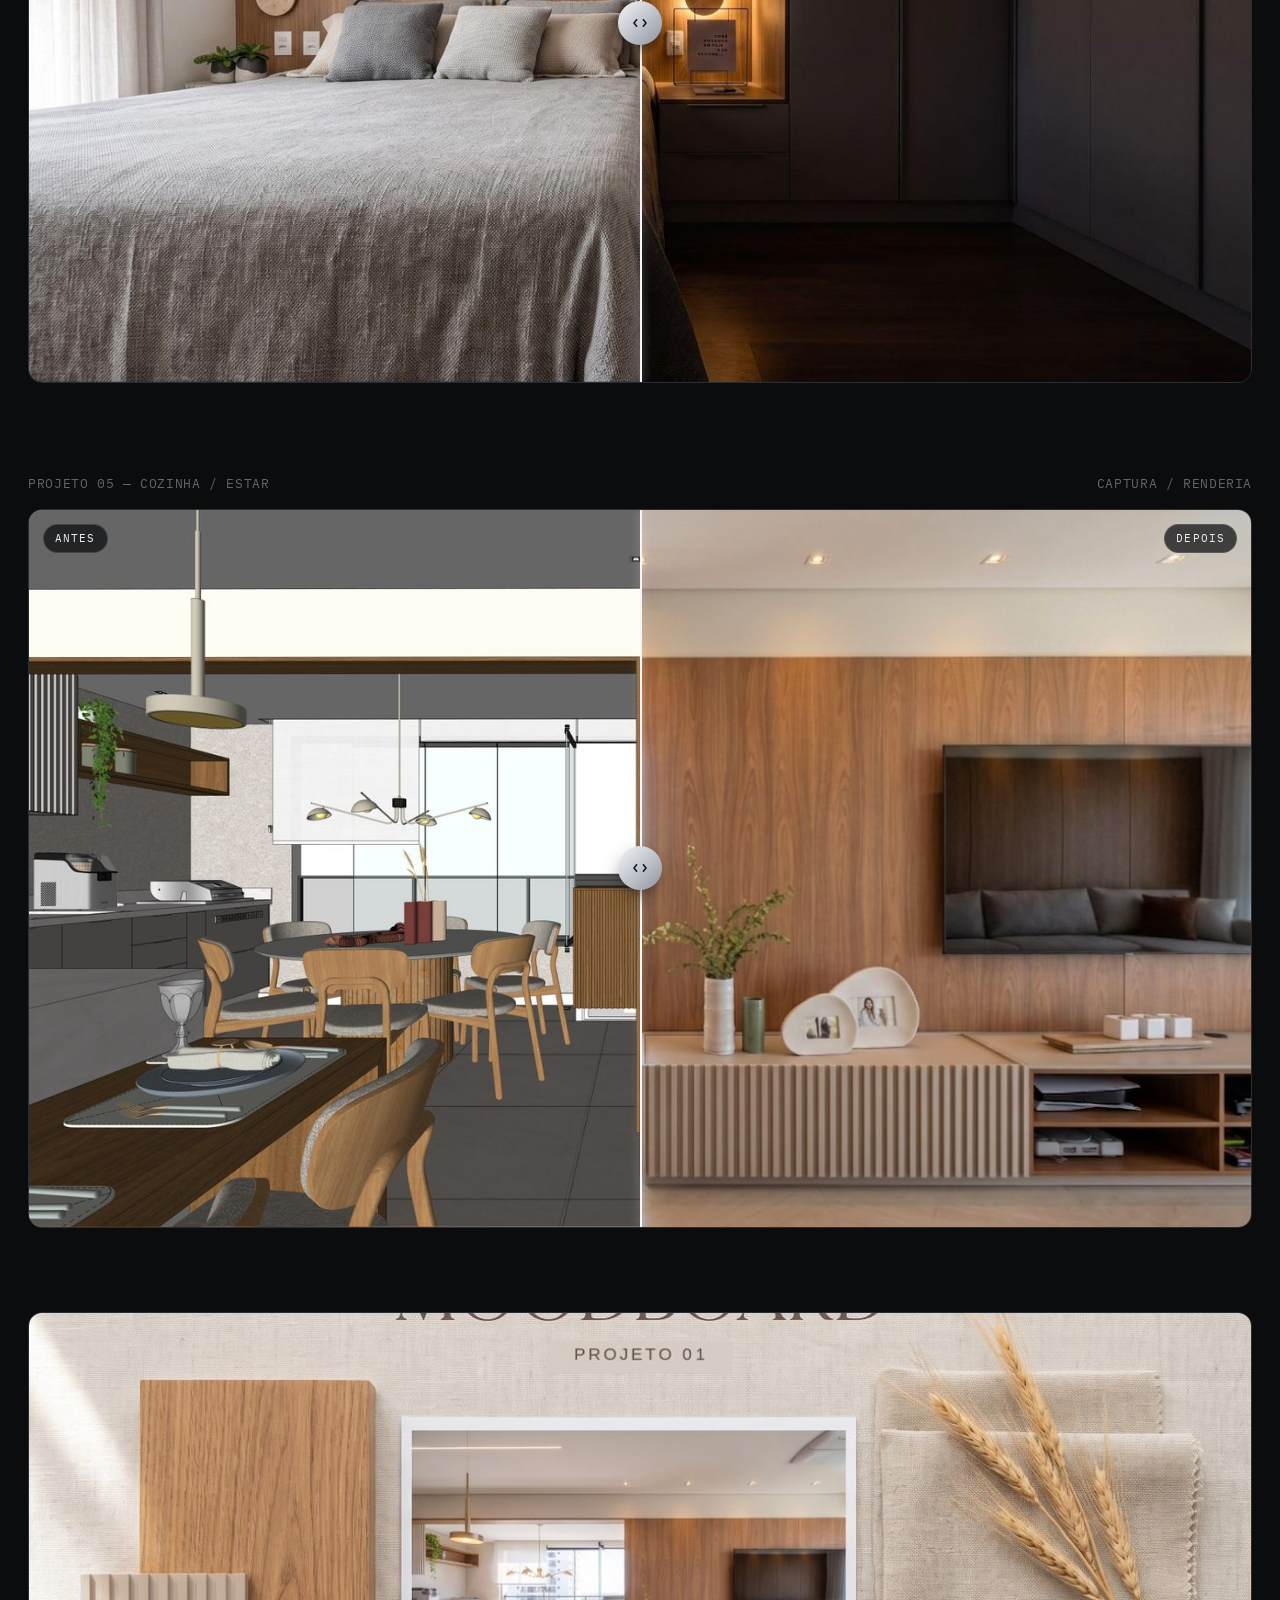
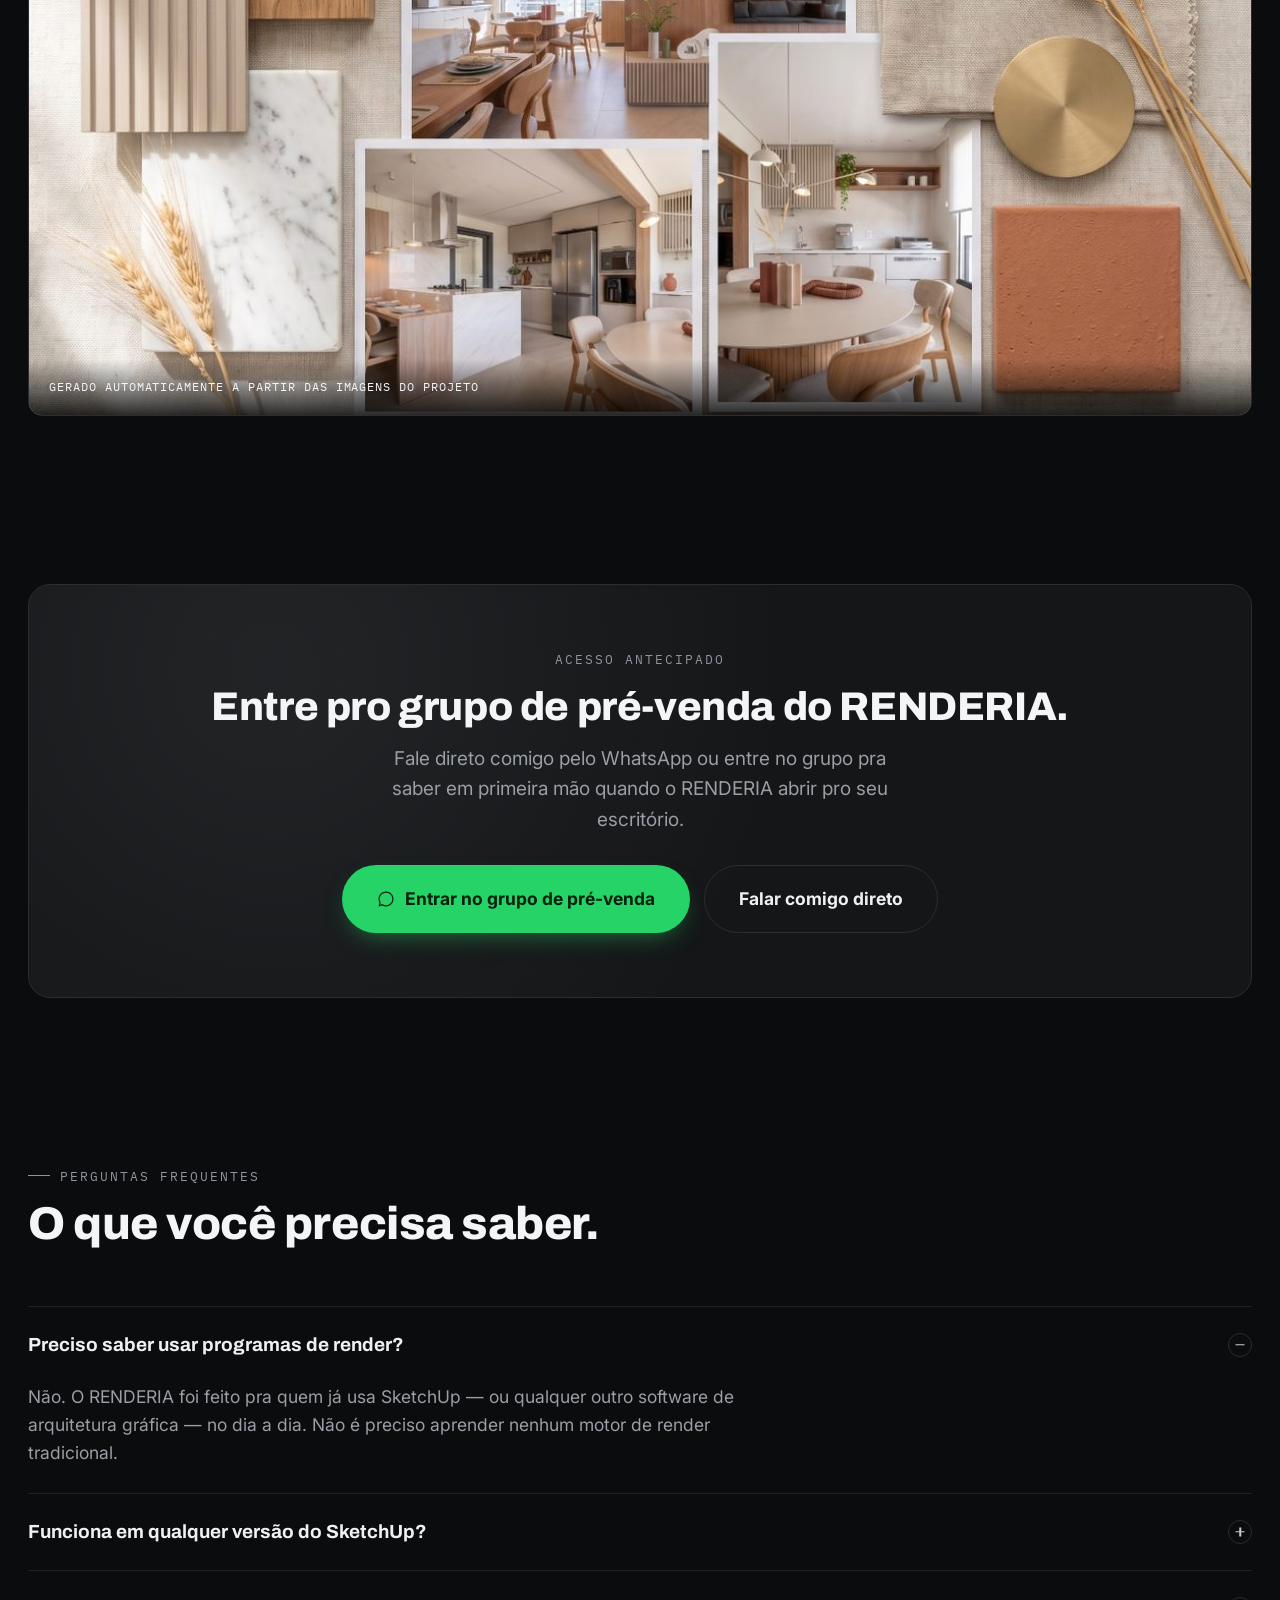
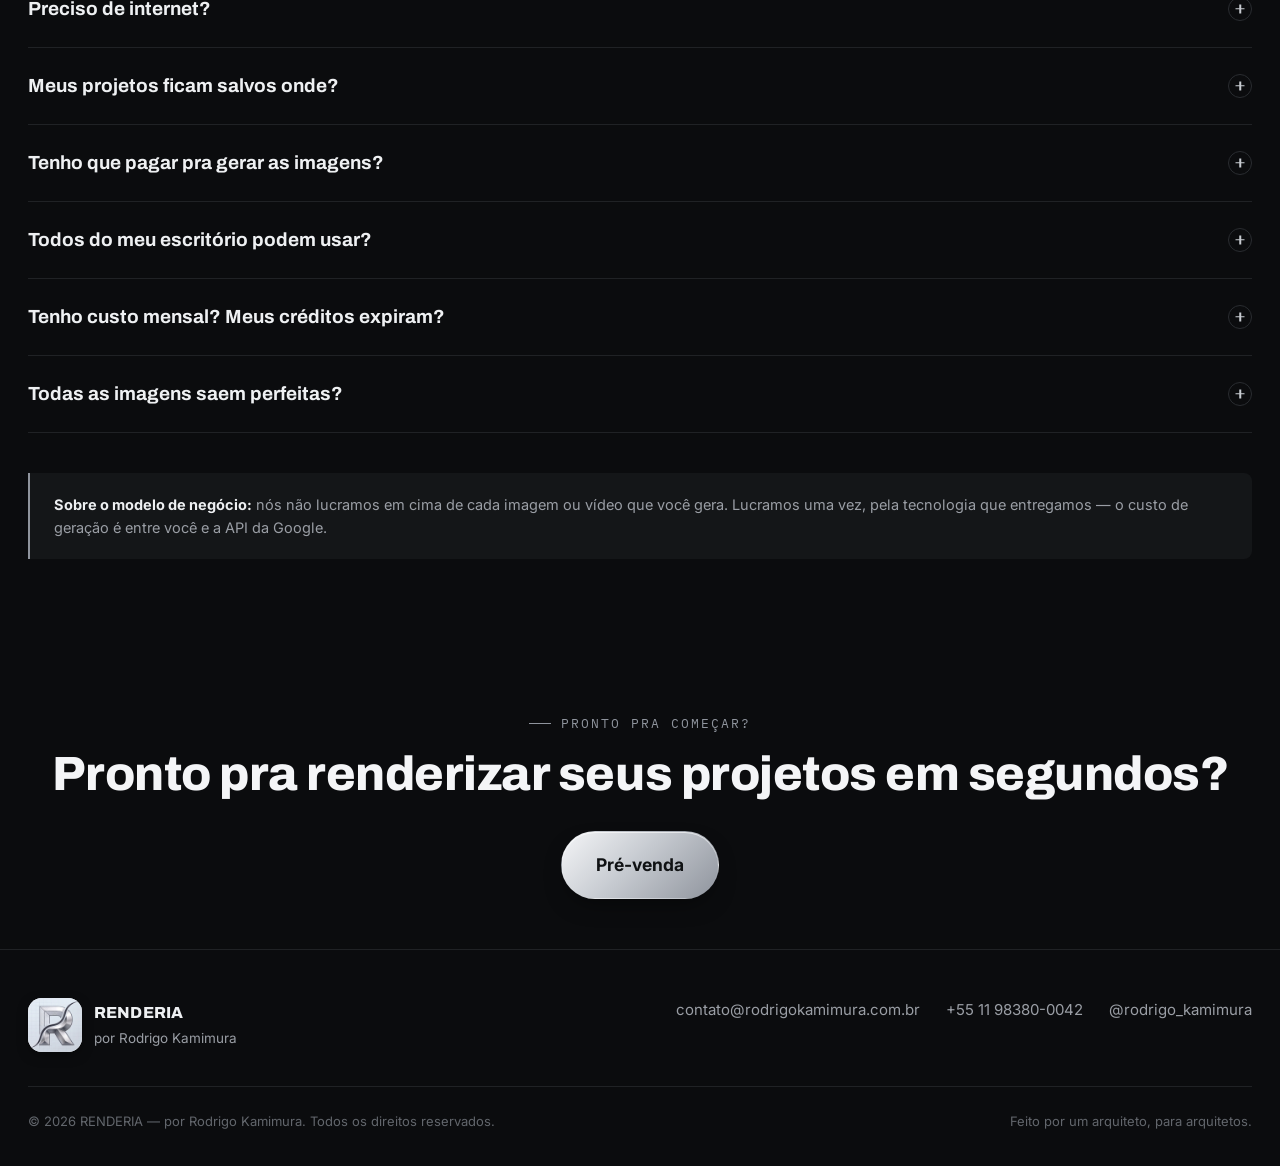
==== commit 4dc91b4f: "Add files via upload" ====
--- a/index.html
+++ b/index.html
@@ -26,7 +26,10 @@
       <a href="#faq">Perguntas</a>
     </nav>
     <div class="nav-cta">
-      <a class="btn btn-ghost" href="https://wa.me/5511983800042?text=Ol%C3%A1!%20quero%20saber%20mais%20sobre%20o%20RENDERIA." target="_blank" rel="noopener">Falar no WhatsApp</a>
+      <a class="btn btn-ghost btn-whatsapp-nav" href="https://wa.me/5511983800042?text=Ol%C3%A1!%20quero%20saber%20mais%20sobre%20o%20RENDERIA." target="_blank" rel="noopener">
+        <svg width="17" height="17" viewBox="0 0 24 24" fill="currentColor"><path d="M12 2C6.5 2 2 6.5 2 12c0 1.8.5 3.6 1.4 5.1L2 22l5.1-1.3c1.4.8 3.1 1.2 4.9 1.2 5.5 0 10-4.5 10-10S17.5 2 12 2zm0 18.2c-1.6 0-3.1-.4-4.5-1.2l-.3-.2-3 .8.8-2.9-.2-.3C4 15 3.6 13.5 3.6 12c0-4.6 3.8-8.4 8.4-8.4s8.4 3.8 8.4 8.4-3.8 8.2-8.4 8.2z"/></svg>
+        <span class="btn-whatsapp-nav-texto">Falar no WhatsApp</span>
+      </a>
     </div>
   </div>
 </header>
--- a/assets/css/style.css
+++ b/assets/css/style.css
@@ -30,7 +30,7 @@
   --radius-m:  14px;
   --radius-l:  22px;
 
-  --wrap: 1320px;
+  --wrap: 1460px;
 }
 
 *, *::before, *::after{ box-sizing: border-box; }
@@ -207,9 +207,14 @@
 }
 .nav-links a:hover{ color: var(--text); }
 .nav-cta{ display:flex; gap:12px; }
+.btn-whatsapp-nav{ padding: 13px 22px; }
 
 @media (max-width: 880px){
   .nav-links{ display:none; }
+  .brand-badge{ width: 42px; height: 42px; border-radius: 12px; }
+  .brand-name{ font-size: 19px; }
+  .btn-whatsapp-nav{ padding: 12px; border-radius: 50%; }
+  .btn-whatsapp-nav-texto{ display:none; }
 }
 
 /* ==========================================================================
@@ -257,7 +262,7 @@
 .hero-logo-wrap img{ width:100%; height:100%; object-fit: cover; }
 @media (max-width: 980px){
   .hero-grid{ grid-template-columns: 1fr; }
-  .hero-logo-wrap{ max-width: 320px; margin: 0 auto; }
+  .hero-logo-wrap{ display: none; }
 }
 .hero-note{
   margin-top: 18px;
@@ -643,6 +648,27 @@
   .features-grid{ grid-template-columns: 1fr; }
   .hero{ padding-top: 128px; }
   .pre-venda{ padding: 40px 24px; }
+  .comparador{ aspect-ratio: 4/5; }
+  .galeria-comparador{ aspect-ratio: 4/5; }
+}
+
+/* Reforço de tamanho de fonte só pra desktop -- no mobile os tamanhos
+   já ficaram bons, então isso soma por cima só quando há espaço de
+   tela de sobra pra ler mais confortavelmente. */
+@media (min-width: 981px){
+  body{ font-size: 19px; }
+  .hero-copy p.lead{ font-size: 22px; }
+  .section-head p{ font-size: 20px; }
+  .feature p{ font-size: 17px; }
+  .feature h3{ font-size: 19.5px; }
+  .dor p{ font-size: 18.5px; }
+  .solucao-copy p{ font-size: 19px; }
+  .passo p{ font-size: 17px; }
+  .passo h3{ font-size: 20px; }
+  .faq-q{ font-size: 19px; }
+  .faq-a-inner{ font-size: 17.5px; }
+  .pre-venda p{ font-size: 19px; }
+  .fluxo-linha b{ font-size: 17px; }
 }
 
 /* Navegadores muito antigos sem suporte a aspect-ratio (praticamente
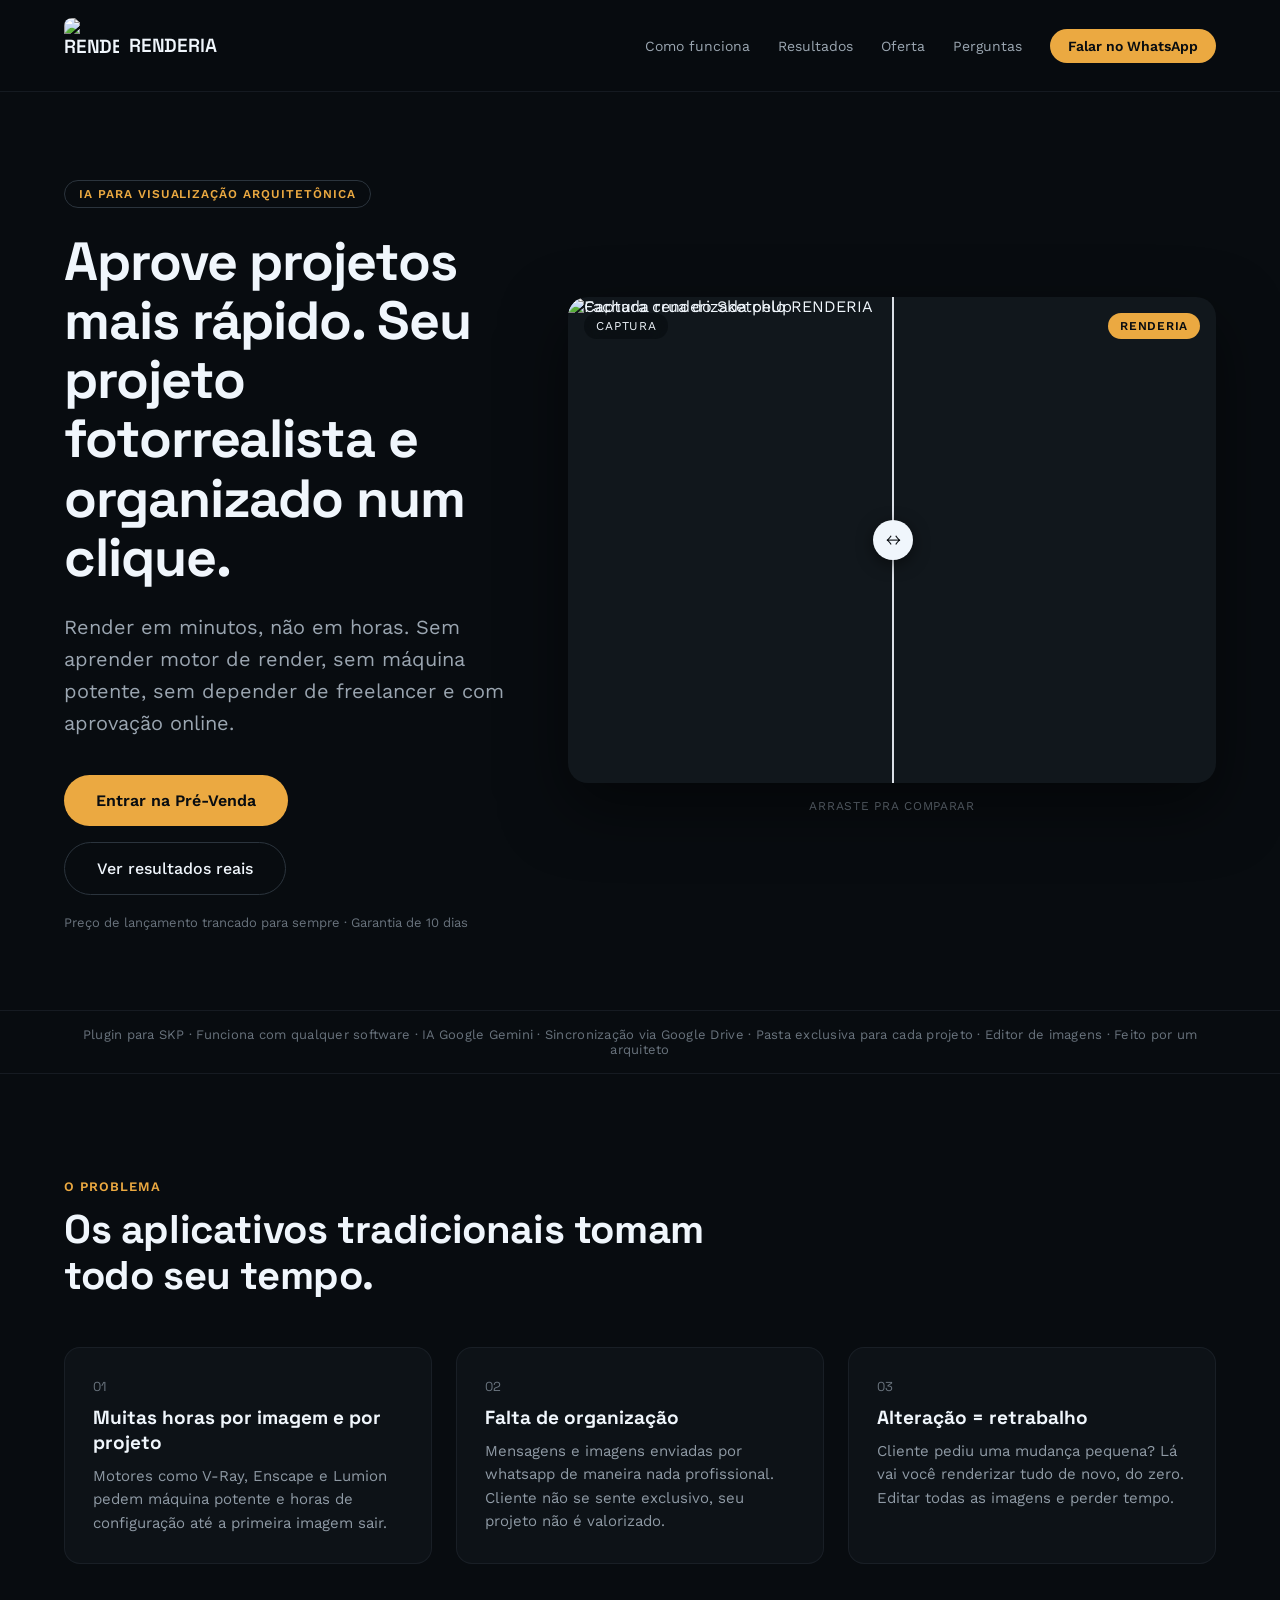
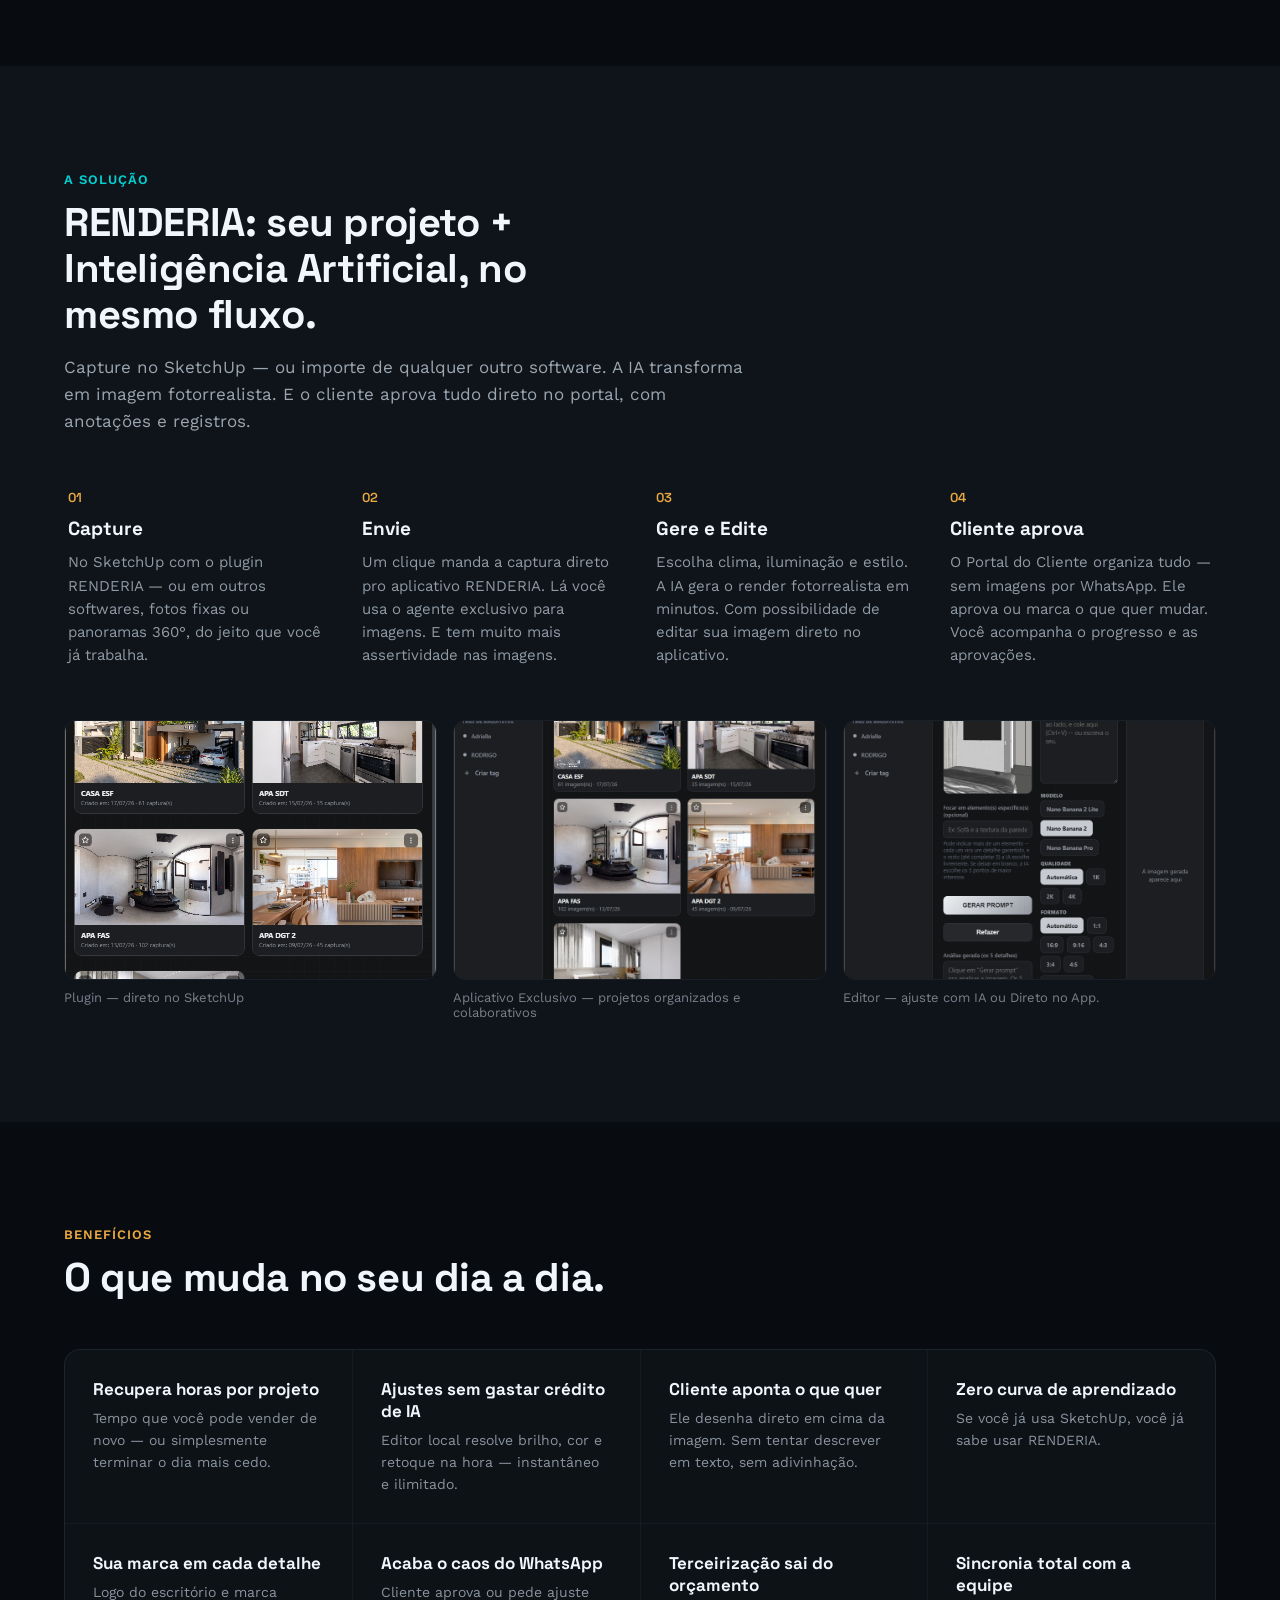
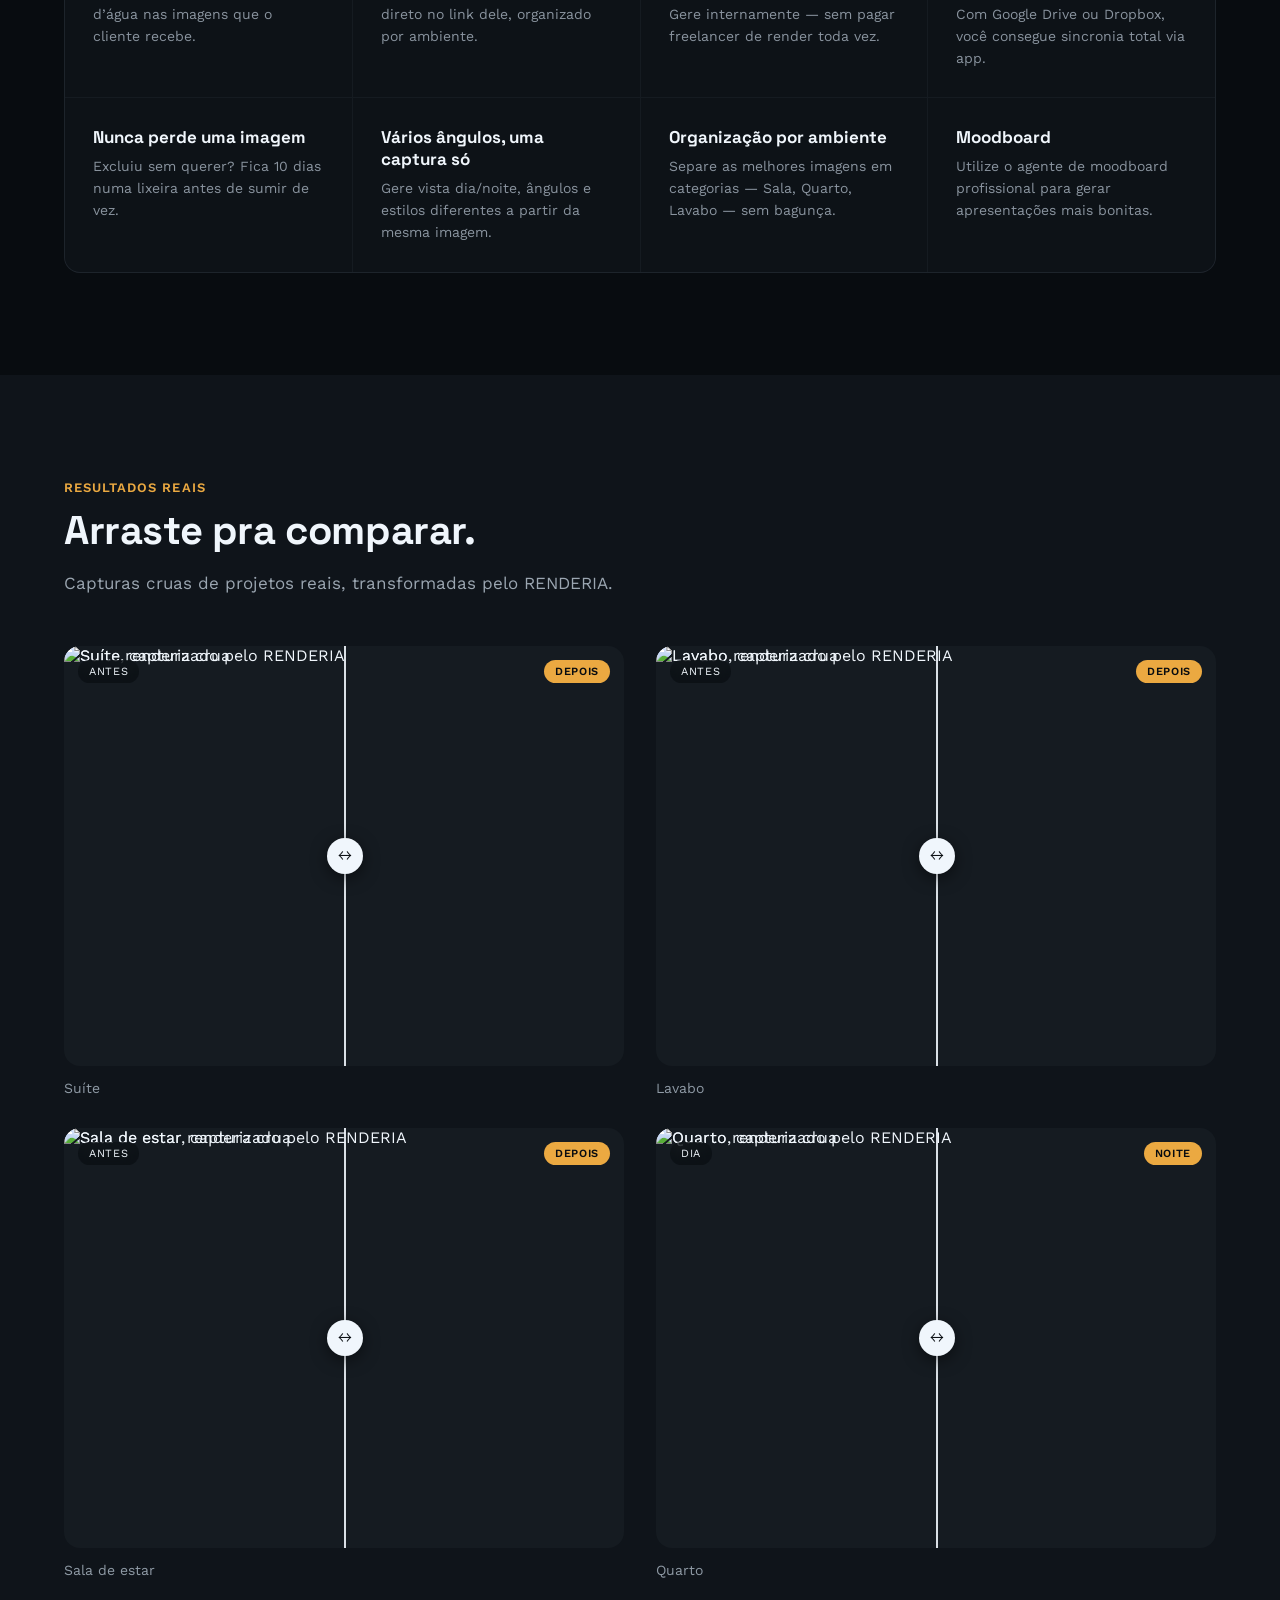
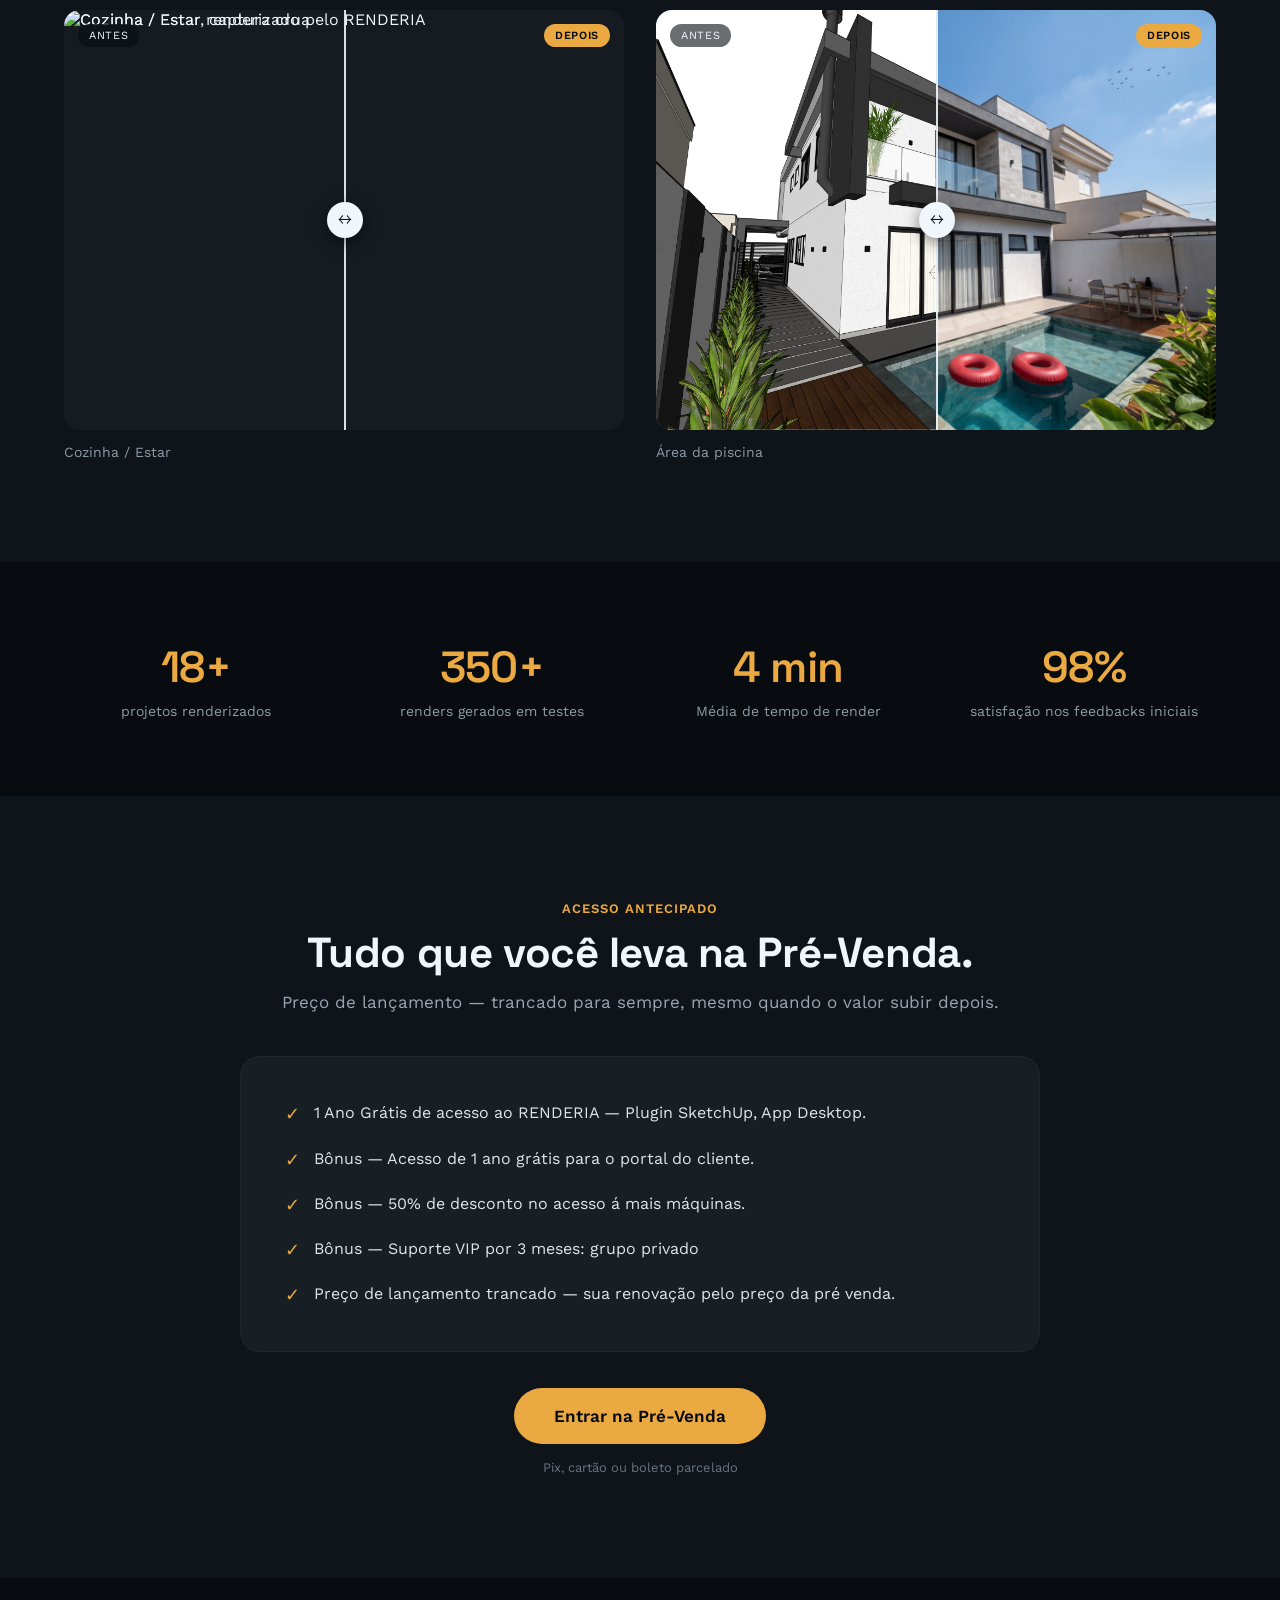
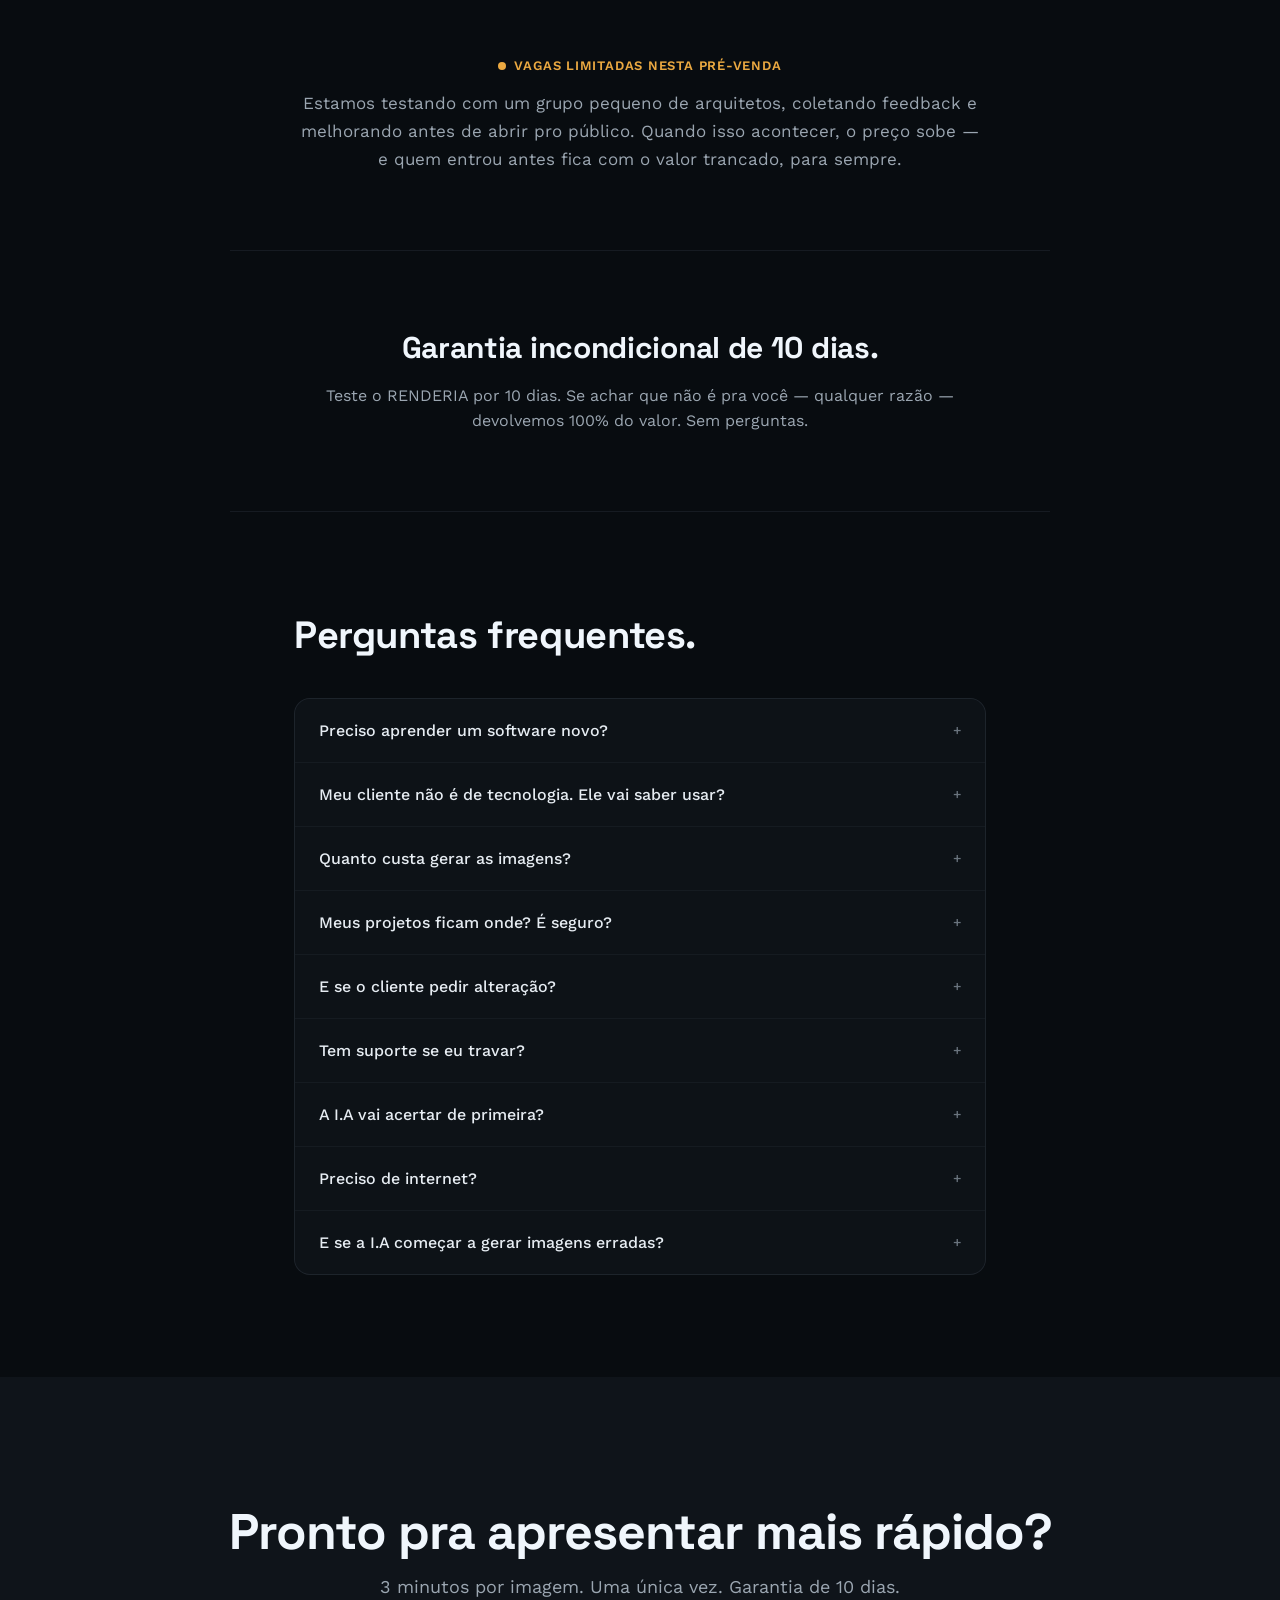
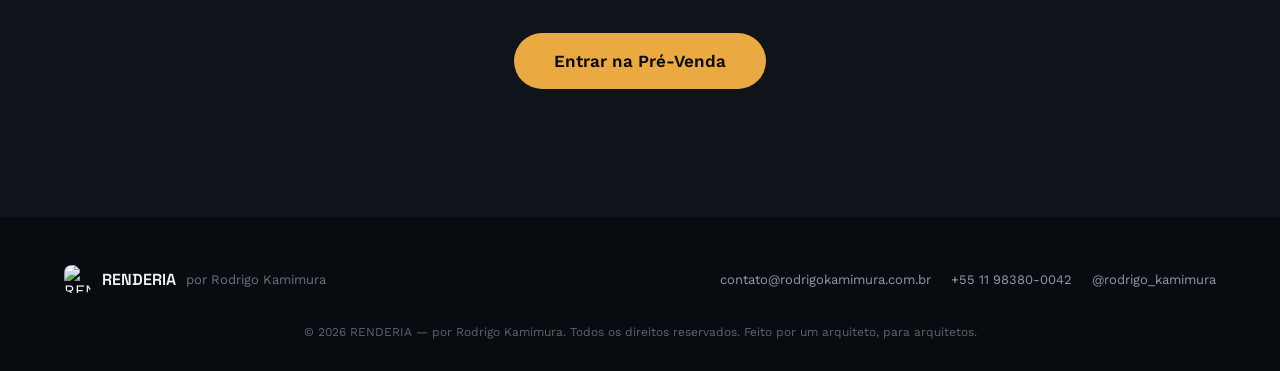
==== commit 5855122d: "Add files via upload" ====
--- a/index.html
+++ b/index.html
@@ -1,427 +1,466 @@
 <!DOCTYPE html>
 <html lang="pt-BR">
 <head>
-<meta charset="UTF-8">
-<meta name="viewport" content="width=device-width, initial-scale=1.0">
-<title>RENDERIA — Do 3D ao fotorrealista, em segundos</title>
+<meta charset="utf-8">
+<meta name="viewport" content="width=device-width, initial-scale=1">
+<title>RENDERIA — Do 3D ao fotorrealista, em minutos</title>
 <meta name="description" content="RENDERIA transforma capturas do seu projeto 3D em imagens fotorrealistas com Inteligência Artificial. Feito por um arquiteto, para quem vive de apresentação.">
-<script>document.documentElement.classList.add('js');</script>
 <link rel="preconnect" href="https://fonts.googleapis.com">
-<link rel="preconnect" href="https://fonts.gstatic.com" crossorigin>
-<link href="https://fonts.googleapis.com/css2?family=Archivo:wght@700;800;900&family=Inter:wght@400;500;600;700&family=IBM+Plex+Mono:wght@400;500&display=swap" rel="stylesheet">
-<link rel="stylesheet" href="assets/css/style.css">
+<link href="https://fonts.googleapis.com/css2?family=Space+Grotesk:wght@500;600;700&family=Work+Sans:wght@400;500;600&display=swap" rel="stylesheet">
+<style>
+  *{box-sizing:border-box;}
+  body{margin:0;background:oklch(0.15 0.012 250);font-family:'Work Sans',sans-serif;color:oklch(0.97 0.01 250);overflow-x:hidden;}
+  ::selection{background:oklch(0.78 0.14 75);color:oklch(0.15 0.012 250);}
+  details > summary{list-style:none;cursor:pointer;}
+  details > summary::-webkit-details-marker{display:none;}
+  a{text-decoration:none;}
+  .btn-nav{background:oklch(0.78 0.14 75);color:oklch(0.15 0.012 250);}
+  .btn-nav:hover{background:oklch(0.83 0.14 75);}
+  .btn-cta{background:oklch(0.78 0.14 75);color:oklch(0.15 0.012 250);}
+  .btn-cta:hover{background:oklch(0.83 0.14 75);}
+  .btn-outline{border:1px solid oklch(0.32 0.02 250);color:oklch(0.97 0.01 250);}
+  .btn-outline:hover{border-color:oklch(0.5 0.02 250);}
+  .footer-link{color:oklch(0.68 0.02 250);}
+  .footer-link:hover{color:oklch(0.78 0.14 75);}
+</style>
 </head>
 <body>
 
-<header class="site-header">
-  <div class="wrap">
-    <a href="#topo" class="brand">
-      <span class="brand-badge"><img src="assets/img/logo.jpg" alt="RENDERIA"></span>
-      <span class="brand-name">RENDERIA</span>
+<div style="font-family:'Work Sans',sans-serif;background:oklch(0.15 0.012 250);color:oklch(0.97 0.01 250);overflow-x:hidden;">
+
+  <header style="position:sticky;top:0;z-index:50;display:flex;align-items:center;justify-content:space-between;gap:16px;flex-wrap:wrap;padding:18px clamp(20px,5vw,64px);background:oklch(0.15 0.012 250 / 0.85);backdrop-filter:blur(12px);border-bottom:1px solid oklch(0.32 0.02 250 / 0.4);">
+    <a href="#topo" style="display:flex;align-items:center;gap:10px;color:oklch(0.97 0.01 250);font-family:'Space Grotesk',sans-serif;font-weight:600;font-size:19px;letter-spacing:-0.01em;">
+      <img src="https://renderia-app.onrender.com/assets/img/logo.jpg" alt="RENDERIA" style="width:55px;height:55px;border-radius:8px;object-fit:cover;">
+      RENDERIA
     </a>
-    <nav class="nav-links">
-      <a href="#funcionalidades">Funcionalidades</a>
-      <a href="#como-funciona">Como funciona</a>
-      <a href="#galeria">Resultados</a>
-      <a href="#faq">Perguntas</a>
+    <nav style="display:flex;align-items:center;gap:clamp(14px,2.5vw,28px);flex-wrap:wrap;">
+      <a href="#como-funciona" style="color:oklch(0.72 0.02 250);font-size:14px;">Como funciona</a>
+      <a href="#resultados" style="color:oklch(0.72 0.02 250);font-size:14px;">Resultados</a>
+      <a href="#oferta" style="color:oklch(0.72 0.02 250);font-size:14px;">Oferta</a>
+      <a href="#faq" style="color:oklch(0.72 0.02 250);font-size:14px;">Perguntas</a>
+      <a href="https://wa.me/5511983800042?text=Ol%C3%A1!%20quero%20saber%20mais%20sobre%20o%20RENDERIA." target="_blank" rel="noopener" class="btn-nav" style="padding:9px 18px;border-radius:999px;font-size:14px;font-weight:600;">Falar no WhatsApp</a>
     </nav>
-    <div class="nav-cta">
-      <a class="btn btn-ghost btn-whatsapp-nav" href="https://wa.me/5511983800042?text=Ol%C3%A1!%20quero%20saber%20mais%20sobre%20o%20RENDERIA." target="_blank" rel="noopener">
-        <svg width="17" height="17" viewBox="0 0 24 24" fill="currentColor"><path d="M12 2C6.5 2 2 6.5 2 12c0 1.8.5 3.6 1.4 5.1L2 22l5.1-1.3c1.4.8 3.1 1.2 4.9 1.2 5.5 0 10-4.5 10-10S17.5 2 12 2zm0 18.2c-1.6 0-3.1-.4-4.5-1.2l-.3-.2-3 .8.8-2.9-.2-.3C4 15 3.6 13.5 3.6 12c0-4.6 3.8-8.4 8.4-8.4s8.4 3.8 8.4 8.4-3.8 8.2-8.4 8.2z"/></svg>
-        <span class="btn-whatsapp-nav-texto">Falar no WhatsApp</span>
-      </a>
-    </div>
+  </header>
+
+  <section id="topo" style="padding:clamp(48px,8vw,88px) clamp(20px,5vw,64px) clamp(56px,7vw,80px);display:grid;grid-template-columns:minmax(320px,0.85fr) minmax(420px,1.25fr);gap:clamp(32px,5vw,64px);align-items:center;max-width:1440px;margin:0 auto;">
+    <div>
+      <span style="display:inline-flex;align-items:center;gap:8px;padding:6px 14px;border-radius:999px;border:1px solid oklch(0.32 0.02 250);color:oklch(0.78 0.14 75);font-size:12px;letter-spacing:0.08em;text-transform:uppercase;font-weight:600;margin-bottom:24px;">IA para visualização arquitetônica</span>
+      <h1 style="font-family:'Space Grotesk',sans-serif;font-size:clamp(34px,4.2vw,54px);line-height:1.1;letter-spacing:-0.02em;color:oklch(0.97 0.01 250);margin:0 0 24px;text-wrap:pretty;">Aprove projetos mais rápido. Seu projeto fotorrealista e organizado num clique.</h1>
+      <p style="font-size:clamp(17px,1.6vw,20px);line-height:1.6;color:oklch(0.72 0.02 250);margin:0 0 36px;max-width:520px;text-wrap:pretty;">Render em minutos, não em horas. Sem aprender motor de render, sem máquina potente, sem depender de freelancer e com aprovação online.</p>
+      <div style="display:flex;flex-wrap:wrap;gap:16px;align-items:center;margin-bottom:20px;">
+        <a href="https://chat.whatsapp.com/BVqg3ymXzFmJ4C0P8PDebf" target="_blank" rel="noopener" class="btn-cta" style="padding:16px 32px;border-radius:999px;font-weight:600;font-size:16px;">Entrar na Pré-Venda</a>
+        <a href="#resultados" class="btn-outline" style="padding:16px 32px;border-radius:999px;font-weight:500;font-size:16px;">Ver resultados reais</a>
+      </div>
+      <p style="font-size:13px;color:oklch(0.55 0.02 250);margin:0;">Preço de lançamento trancado para sempre · Garantia de 10 dias</p>
+    </div>
+    <div>
+      <div class="js-compare" style="position:relative;overflow:hidden;border-radius:20px;aspect-ratio:4/3;cursor:ew-resize;user-select:none;background:oklch(0.2 0.014 250);box-shadow:0 24px 64px oklch(0.05 0.01 250 / 0.5);">
+        <img src="https://renderia-app.onrender.com/assets/img/hero-depois.jpg" alt="Fachada renderizada pelo RENDERIA" style="position:absolute;inset:0;width:100%;height:100%;object-fit:cover;display:block;">
+        <div class="js-compare-after" style="position:absolute;inset:0;overflow:hidden;clip-path:inset(0 50% 0 0);">
+          <img src="https://renderia-app.onrender.com/assets/img/hero-antes.jpg" alt="Captura crua do SketchUp" style="position:absolute;inset:0;width:100%;height:100%;object-fit:cover;display:block;">
+        </div>
+        <div class="js-compare-handle" style="position:absolute;top:0;bottom:0;left:50%;width:2px;background:oklch(0.97 0.01 250 / 0.9);pointer-events:none;">
+          <div style="position:absolute;top:50%;left:50%;transform:translate(-50%,-50%);width:40px;height:40px;border-radius:999px;background:oklch(0.97 0.01 250);display:flex;align-items:center;justify-content:center;box-shadow:0 4px 16px oklch(0.05 0.01 250 / 0.5);font-size:14px;color:oklch(0.15 0.012 250);">↔</div>
+        </div>
+        <span style="position:absolute;top:16px;left:16px;padding:6px 12px;border-radius:999px;background:oklch(0.15 0.012 250 / 0.6);backdrop-filter:blur(8px);color:oklch(0.97 0.01 250);font-size:12px;letter-spacing:0.06em;text-transform:uppercase;">Captura</span>
+        <span style="position:absolute;top:16px;right:16px;padding:6px 12px;border-radius:999px;background:oklch(0.78 0.14 75);color:oklch(0.15 0.012 250);font-size:12px;letter-spacing:0.06em;text-transform:uppercase;font-weight:600;">RENDERIA</span>
+      </div>
+      <p style="text-align:center;font-size:12px;letter-spacing:0.06em;text-transform:uppercase;color:oklch(0.55 0.02 250);margin:16px 0 0;">Arraste pra comparar</p>
+    </div>
+  </section>
+
+  <div style="border-top:1px solid oklch(0.32 0.02 250 / 0.4);border-bottom:1px solid oklch(0.32 0.02 250 / 0.4);padding:16px clamp(20px,5vw,64px);">
+    <p style="max-width:1360px;margin:0 auto;text-align:center;font-size:13px;color:oklch(0.55 0.02 250);letter-spacing:0.02em;">Plugin para SKP <span style="letter-spacing:0.26px;">· Funciona com qualquer software</span> · IA Google Gemini · Sincronização via Google Drive · Pasta exclusiva para cada projeto<span style="letter-spacing:0.26px;"> · Editor de imagens</span><span style="letter-spacing:0.26px;"> · </span>Feito por um arquiteto</p>
   </div>
-</header>
-
-<main id="topo">
-
-  <!-- ============ HERO ============ -->
-  <section class="hero">
-    <div class="wrap">
-      <div class="hero-grid">
-        <div class="hero-copy">
-          <div class="eyebrow">RENDERIA — IA para visualização arquitetônica</div>
-          <h1>Transforme seu projeto numa imagem <span class="accent-word">fotorrealista</span>, em segundos.</h1>
-          <p class="lead">RENDERIA transforma qualquer captura do seu projeto — de qualquer software — numa imagem fotorrealista com Inteligência Artificial. Sem aprender motor de render. Sem esperar horas pra ver o resultado. Feito por um arquiteto que conhece as dores de quem vive de apresentação.</p>
-          <div class="hero-actions">
-            <a class="btn btn-steel btn-lg" href="https://chat.whatsapp.com/BVqg3ymXzFmJ4C0P8PDebf" target="_blank" rel="noopener">Entrar no grupo de pré-venda</a>
-            <a class="btn btn-ghost btn-lg" href="#galeria">Ver resultados reais</a>
-          </div>
-          <div class="hero-note">ARRASTE A IMAGEM ABAIXO PARA COMPARAR — CAPTURA CRUA / RENDERIA</div>
-        </div>
-        <div class="hero-logo-wrap reveal">
-          <img src="assets/img/logo-grande.jpg" alt="Logo RENDERIA">
-        </div>
-      </div>
-
-      <div class="comparador reveal" id="comparadorHero">
-        <img class="img-depois" src="assets/img/hero-depois.jpg" alt="Fachada renderizada pelo RENDERIA, fotorrealista">
-        <img class="img-antes" src="assets/img/hero-antes.jpg" alt="Captura crua do SketchUp, sem renderização">
-        <div class="tag tag-antes">CAPTURA 3D</div>
-        <div class="tag tag-depois">RENDERIA</div>
-        <div class="linha"></div>
-        <div class="alca"><svg viewBox="0 0 24 24" fill="none" stroke="#101214" stroke-width="2"><path d="M8 7l-4 5 4 5M16 7l4 5-4 5"/></svg></div>
-        <div class="vf-corner vf-tl"></div><div class="vf-corner vf-tr"></div><div class="vf-corner vf-bl"></div><div class="vf-corner vf-br"></div>
-      </div>
-    </div>
-  </section>
-
-  <div class="marquee-tech">
-    <div class="wrap">
-      <span>SketchUp 2022–2025</span>
-      <span>·</span>
-      <span>IA Google Gemini</span>
-      <span>·</span>
-      <span>Sincronização via Google Drive</span>
-      <span>·</span>
-      <span>Feito por um arquiteto</span>
-    </div>
-  </div>
-
-  <!-- ============ PROBLEMA ============ -->
-  <section class="section problema" id="problema">
-    <div class="wrap problema-grid">
-      <div class="reveal">
-        <div class="eyebrow">O problema</div>
-        <h2>Render tradicional trava o seu processo criativo.</h2>
-        <p style="margin-top:18px; color:var(--text-dim); font-size:18px;">E o pior é quando o projeto sofre alteração — e lá se vai o tempo todo de novo.</p>
-      </div>
-      <div class="dores reveal">
-        <div class="dor">
-          <span class="dor-marca">01</span>
-          <p><strong>Hardware e tempo de aprendizado.</strong> Motores de render (V-Ray, Enscape, Lumion...) exigem máquina potente, curva de aprendizado e horas de configuração de materiais até a primeira imagem sair.</p>
-        </div>
-        <div class="dor">
-          <span class="dor-marca">02</span>
-          <p><strong>Alteração simples, retrabalho enorme.</strong> Cliente pediu uma mudança pequena? Lá vai você configurar e renderizar tudo de novo.</p>
-        </div>
-        <div class="dor">
-          <span class="dor-marca">03</span>
-          <p><strong>A apresentação atrasa.</strong> E o orçamento do projeto não fecha com o tempo gasto em render.</p>
-        </div>
-        <div class="dor">
-          <span class="dor-marca">04</span>
-          <p><strong>E o custo desses softwares?</strong> Licenças de motores de render tradicionais custam caro — antes mesmo de você gerar a primeira imagem.</p>
-        </div>
-      </div>
-    </div>
-  </section>
-
-  <!-- ============ SOLUÇÃO ============ -->
-  <section class="section" id="solucao">
-    <div class="wrap">
-      <div class="solucao-card reveal">
-        <div class="solucao-grid">
-          <div class="solucao-copy">
-            <div class="eyebrow">A solução</div>
-            <h2>RENDERIA: seu projeto + Inteligência Artificial, no mesmo fluxo de trabalho.</h2>
-            <p>Para quem trabalha com SketchUp, um plugin captura o seu modelo — em imagens fixas ou panorâmicas 360°, direto de dentro do programa. Quem usa outro software também usa o RENDERIA: o aplicativo funciona como uma peça separada, que usa Inteligência Artificial generativa pra transformar qualquer captura em renders fotorrealistas, editar, criar moodboards e até gerar vídeos. Tudo em minutos, não em horas.</p>
-          </div>
-          <div class="solucao-fluxo">
-            <div class="fluxo-linha"><span class="ponto"></span> <b>Plugin&nbsp;SketchUp</b>&nbsp;— captura fixa ou 360°</div>
-            <div class="fluxo-linha"><span class="ponto"></span> <b>Qualquer&nbsp;software</b>&nbsp;— importe a imagem direto no app</div>
-            <div class="fluxo-linha"><span class="ponto"></span> <b>App&nbsp;RENDERIA</b>&nbsp;— IA generativa (Google Gemini)</div>
-            <div class="fluxo-linha"><span class="ponto"></span> <b>Resultado</b>&nbsp;— render, edição, moodboard ou vídeo</div>
-          </div>
-        </div>
-      </div>
-    </div>
-  </section>
-
-  <!-- ============ FUNCIONALIDADES ============ -->
-  <section class="section" id="funcionalidades">
-    <div class="wrap">
-      <div class="section-head reveal">
-        <div class="eyebrow">Funcionalidades</div>
-        <h2>Tudo que um escritório precisa pra apresentar um projeto.</h2>
-        <p>Do primeiro clique no SketchUp até o vídeo pronto pra apresentação.</p>
-      </div>
-      <div class="features-grid reveal">
-        <div class="feature">
-          <div class="feature-icon"><svg viewBox="0 0 24 24" fill="none" stroke="currentColor" stroke-width="1.8" stroke-linecap="round" stroke-linejoin="round"><path d="M4 8h3l2-3h6l2 3h3a1 1 0 011 1v9a1 1 0 01-1 1H4a1 1 0 01-1-1V9a1 1 0 011-1z"/><circle cx="12" cy="13" r="3.4"/></svg></div>
-          <h3>Captura direto do SketchUp</h3>
-          <p>Fotos fixas e panorâmicas 360°, com enquadramento (Safe Frame), regra dos terços e controle de sol e sombra.</p>
-        </div>
-        <div class="feature">
-          <div class="feature-icon"><svg viewBox="0 0 24 24" fill="none" stroke="currentColor" stroke-width="1.8" stroke-linecap="round" stroke-linejoin="round"><path d="M12 3l1.8 6.2L20 11l-6.2 1.8L12 19l-1.8-6.2L4 11l6.2-1.8z"/></svg></div>
-          <h3>Render fotorrealista por IA</h3>
-          <p>Transforme qualquer captura numa imagem realista em segundos, não em horas.</p>
-        </div>
-        <div class="feature">
-          <div class="feature-icon"><svg viewBox="0 0 24 24" fill="none" stroke="currentColor" stroke-width="1.8" stroke-linecap="round" stroke-linejoin="round"><path d="M12 3v18M7 7l-3.5 5L7 17M17 7l3.5 5L17 17"/></svg></div>
-          <h3>Ferramenta de Espelho</h3>
-          <p>Gera reflexos fotorrealistas em superfícies espelhadas do seu projeto, automaticamente.</p>
-        </div>
-        <div class="feature">
-          <div class="feature-icon"><svg viewBox="0 0 24 24" fill="none" stroke="currentColor" stroke-width="1.8" stroke-linecap="round" stroke-linejoin="round"><rect x="3" y="3" width="7.5" height="7.5" rx="1"/><rect x="13.5" y="3" width="7.5" height="4.5" rx="1"/><rect x="13.5" y="9.5" width="7.5" height="11.5" rx="1"/><rect x="3" y="12.5" width="7.5" height="8.5" rx="1"/></svg></div>
-          <h3>Moodboards automáticos</h3>
-          <p>A IA monta um moodboard profissional a partir das imagens do seu projeto.</p>
-        </div>
-        <div class="feature">
-          <div class="feature-icon"><svg viewBox="0 0 24 24" fill="none" stroke="currentColor" stroke-width="1.8" stroke-linecap="round" stroke-linejoin="round"><rect x="3" y="5.5" width="13" height="13" rx="2"/><path d="M16.5 10l4.5-2.5v9L16.5 14z"/></svg></div>
-          <h3>Vídeos com IA</h3>
-          <p>Anime seus renders e crie vídeos curtos pra impressionar o cliente na apresentação.</p>
-        </div>
-        <div class="feature">
-          <div class="feature-icon"><svg viewBox="0 0 24 24" fill="none" stroke="currentColor" stroke-width="1.8" stroke-linecap="round" stroke-linejoin="round"><circle cx="12" cy="12" r="7.5"/><circle cx="12" cy="12" r="2.5"/><path d="M12 2.5v3M12 18.5v3M2.5 12h3M18.5 12h3"/></svg></div>
-          <h3>Detail Shots</h3>
-          <p>A IA identifica os pontos mais bonitos do ambiente (texturas, materiais, luz) e sugere closes fotográficos prontos.</p>
-        </div>
-        <div class="feature">
-          <div class="feature-icon"><svg viewBox="0 0 24 24" fill="none" stroke="currentColor" stroke-width="1.8" stroke-linecap="round" stroke-linejoin="round"><path d="M21 11.5a9 9 0 00-16.2-4.3M3 12.5a9 9 0 0016.2 4.3"/><path d="M3.5 4v5h5M20.5 20v-5h-5"/></svg></div>
-          <h3>Sincronização</h3>
-          <p>Trabalhe colaborativamente com os colegas de escritório, com tudo sincronizado via Google Drive.</p>
-        </div>
-        <div class="feature">
-          <div class="feature-icon"><svg viewBox="0 0 24 24" fill="none" stroke="currentColor" stroke-width="1.8" stroke-linecap="round" stroke-linejoin="round"><path d="M12 3a9 9 0 100 18 9 9 0 000-18z"/><path d="M12 12l4.2-3.2"/><circle cx="12" cy="12" r="1.3" fill="currentColor" stroke="none"/></svg></div>
-          <h3>Controle</h3>
-          <p>Veja os custos estimados por projeto pra não estourar o orçamento num volume grande de imagens.</p>
-        </div>
-        <div class="feature">
-          <div class="feature-icon"><svg viewBox="0 0 24 24" fill="none" stroke="currentColor" stroke-width="1.8" stroke-linecap="round" stroke-linejoin="round"><path d="M20.5 12.3L12.2 20.5a1.5 1.5 0 01-2.1 0l-7-7a1.5 1.5 0 010-2.1L11.4 3.2a1.5 1.5 0 011-.4H19a1.5 1.5 0 011.5 1.5v6.9a1.5 1.5 0 01-.4 1.1z"/><circle cx="15.5" cy="7.5" r="1.3"/></svg></div>
-          <h3>Organização</h3>
-          <p>Separe os projetos por tags, arquive ou favorite conforme a necessidade. Na galeria, arquive o que não ficou bom e favorite o principal.</p>
-        </div>
-      </div>
-    </div>
-  </section>
-
-  <!-- ============ COMO FUNCIONA ============ -->
-  <section class="section" id="como-funciona">
-    <div class="wrap">
-      <div class="section-head reveal">
-        <div class="eyebrow">Como funciona</div>
-        <h2>Sem curva de aprendizado.</h2>
-        <p>Quatro passos entre o modelo 3D e a imagem pronta pra apresentar.</p>
-      </div>
-      <div class="passos reveal">
-        <div class="passo">
-          <div class="passo-num">01</div>
-          <h3>Crie um projeto</h3>
-          <p>Crie um projeto novo dentro do aplicativo RENDERIA — ele já sincroniza direto com o plugin.</p>
-        </div>
-        <div class="passo">
-          <div class="passo-num">02</div>
-          <h3>Capture o ambiente</h3>
-          <p>Capture no SketchUp com o plugin RENDERIA, ou importe de qualquer outro software.</p>
-        </div>
-        <div class="passo">
-          <div class="passo-num">03</div>
-          <h3>Ajuste e gere</h3>
-          <p>Escolha clima, iluminação, cenas internas, externas ou panoramas 360° e gere sua imagem com IA.</p>
-        </div>
-        <div class="passo">
-          <div class="passo-num">04</div>
-          <h3>Tudo organizado</h3>
-          <p>Fica tudo salvo localmente, organizado e setorizado por projeto.</p>
-        </div>
-      </div>
-    </div>
-  </section>
-
-  <!-- ============ PRODUTO EM USO ============ -->
-  <section class="section" id="produto">
-    <div class="wrap">
-      <div class="section-head reveal">
-        <div class="eyebrow">O produto</div>
-        <h2>Uma ferramenta, dentro do seu fluxo.</h2>
-        <p>O plugin dentro do SketchUp, o app de geração e o resultado final — tudo desenhado pra quem já vive de apresentação.</p>
-      </div>
-      <div class="produto-showcase reveal">
-        <div class="showcase-card principal">
-          <img src="assets/img/print-plugin.jpg" alt="Plugin RENDERIA dentro do SketchUp, mostrando a galeria de projetos">
-          <div class="showcase-label">Plugin — direto no SketchUp</div>
-        </div>
-        <div class="showcase-card">
-          <img src="assets/img/print-app.jpg" alt="Tela principal do aplicativo RENDERIA com a galeria de projetos">
-          <div class="showcase-label">App — seus projetos organizados</div>
-        </div>
-        <div class="showcase-card">
-          <img src="assets/img/print-editor.jpg" alt="Tela de edição do RENDERIA, com máscara e seleção de modelo de IA">
-          <div class="showcase-label">Editor — ajuste com IA</div>
-        </div>
-      </div>
-    </div>
-  </section>
-
-  <!-- ============ GALERIA / ANTES-DEPOIS ============ -->
-  <section class="section" id="galeria">
-    <div class="wrap">
-      <div class="section-head reveal">
-        <div class="eyebrow">Resultados reais</div>
-        <h2>Arraste pra comparar.</h2>
-        <p>Capturas cruas de projetos reais, transformadas pelo RENDERIA.</p>
-      </div>
-
-      <div class="galeria-item reveal">
-        <div class="galeria-legenda"><span>PROJETO 01 — SUÍTE</span><span>CAPTURA / RENDERIA</span></div>
-        <div class="galeria-comparador">
-          <img class="img-depois" src="assets/img/par2-depois.jpg" alt="Suíte renderizada pelo RENDERIA">
-          <img class="img-antes" src="assets/img/par2-antes.jpg" alt="Suíte, captura crua">
-          <div class="tag tag-antes">ANTES</div><div class="tag tag-depois">DEPOIS</div>
-          <div class="linha"></div><div class="alca"><svg viewBox="0 0 24 24" fill="none" stroke="#101214" stroke-width="2"><path d="M8 7l-4 5 4 5M16 7l4 5-4 5"/></svg></div>
-        </div>
-      </div>
-
-      <div class="galeria-item reveal">
-        <div class="galeria-legenda"><span>PROJETO 02 — LAVABO</span><span>CAPTURA / RENDERIA</span></div>
-        <div class="galeria-comparador">
-          <img class="img-depois" src="assets/img/par1-depois.jpg" alt="Lavabo renderizado pelo RENDERIA">
-          <img class="img-antes" src="assets/img/par1-antes.jpg" alt="Lavabo, captura crua">
-          <div class="tag tag-antes">ANTES</div><div class="tag tag-depois">DEPOIS</div>
-          <div class="linha"></div><div class="alca"><svg viewBox="0 0 24 24" fill="none" stroke="#101214" stroke-width="2"><path d="M8 7l-4 5 4 5M16 7l4 5-4 5"/></svg></div>
-        </div>
-      </div>
-
-      <div class="galeria-item reveal">
-        <div class="galeria-legenda"><span>PROJETO 03 — SALA DE ESTAR</span><span>CAPTURA / RENDERIA</span></div>
-        <div class="galeria-comparador">
-          <img class="img-depois" src="assets/img/par3-depois.jpg" alt="Sala de estar renderizada pelo RENDERIA">
-          <img class="img-antes" src="assets/img/par3-antes.jpg" alt="Sala de estar, captura crua">
-          <div class="tag tag-antes">ANTES</div><div class="tag tag-depois">DEPOIS</div>
-          <div class="linha"></div><div class="alca"><svg viewBox="0 0 24 24" fill="none" stroke="#101214" stroke-width="2"><path d="M8 7l-4 5 4 5M16 7l4 5-4 5"/></svg></div>
-        </div>
-      </div>
-
-      <div class="galeria-item reveal">
-        <div class="galeria-legenda"><span>PROJETO 04 — QUARTO</span><span>DIA / NOITE</span></div>
-        <div class="galeria-comparador">
-          <img class="img-depois" src="assets/img/par4-depois.jpg" alt="Quarto, cena noturna gerada pelo RENDERIA">
-          <img class="img-antes" src="assets/img/par4-antes.jpg" alt="Quarto, cena diurna gerada pelo RENDERIA">
-          <div class="tag tag-antes">DIA</div><div class="tag tag-depois">NOITE</div>
-          <div class="linha"></div><div class="alca"><svg viewBox="0 0 24 24" fill="none" stroke="#101214" stroke-width="2"><path d="M8 7l-4 5 4 5M16 7l4 5-4 5"/></svg></div>
-        </div>
-      </div>
-
-      <div class="galeria-item reveal">
-        <div class="galeria-legenda"><span>PROJETO 05 — COZINHA / ESTAR</span><span>CAPTURA / RENDERIA</span></div>
-        <div class="galeria-comparador">
-          <img class="img-depois" src="assets/img/par5-depois.jpg" alt="Cozinha e sala de estar renderizadas pelo RENDERIA">
-          <img class="img-antes" src="assets/img/par5-antes.jpg" alt="Cozinha e sala de estar, captura crua">
-          <div class="tag tag-antes">ANTES</div><div class="tag tag-depois">DEPOIS</div>
-          <div class="linha"></div><div class="alca"><svg viewBox="0 0 24 24" fill="none" stroke="#101214" stroke-width="2"><path d="M8 7l-4 5 4 5M16 7l4 5-4 5"/></svg></div>
-        </div>
-      </div>
-
-    </div>
-  </section>
-
-  <!-- ============ MOODBOARD DESTAQUE ============ -->
-  <section class="section" style="padding-top:0;">
-    <div class="wrap">
-      <div class="showcase-card reveal" style="aspect-ratio:16/9.2;">
-        <img src="assets/img/print-moodboard.jpg" alt="Exemplo de moodboard gerado automaticamente pelo RENDERIA">
-        <div class="showcase-label">Gerado automaticamente a partir das imagens do projeto</div>
-      </div>
-    </div>
-  </section>
-
-  <!-- ============ PRÉ-VENDA ============ -->
-  <section class="section" id="pre-venda">
-    <div class="wrap">
-      <div class="pre-venda reveal">
-        <div class="eyebrow">Acesso antecipado</div>
-        <h2>Entre pro grupo de pré-venda do RENDERIA.</h2>
-        <p>Fale direto comigo pelo WhatsApp ou entre no grupo pra saber em primeira mão quando o RENDERIA abrir pro seu escritório.</p>
-        <div class="hero-actions">
-          <a class="btn btn-whatsapp btn-lg" href="https://chat.whatsapp.com/BVqg3ymXzFmJ4C0P8PDebf" target="_blank" rel="noopener">
-            <svg width="18" height="18" viewBox="0 0 24 24" fill="currentColor"><path d="M12 2C6.5 2 2 6.5 2 12c0 1.8.5 3.6 1.4 5.1L2 22l5.1-1.3c1.4.8 3.1 1.2 4.9 1.2 5.5 0 10-4.5 10-10S17.5 2 12 2zm0 18.2c-1.6 0-3.1-.4-4.5-1.2l-.3-.2-3 .8.8-2.9-.2-.3C4 15 3.6 13.5 3.6 12c0-4.6 3.8-8.4 8.4-8.4s8.4 3.8 8.4 8.4-3.8 8.2-8.4 8.2z"/></svg>
-            Entrar no grupo de pré-venda
-          </a>
-          <a class="btn btn-ghost btn-lg" href="https://wa.me/5511983800042?text=Ol%C3%A1!%20quero%20saber%20mais%20sobre%20o%20RENDERIA." target="_blank" rel="noopener">Falar comigo direto</a>
-        </div>
-      </div>
-    </div>
-  </section>
-
-  <!-- ============ FAQ ============ -->
-  <section class="section" id="faq">
-    <div class="wrap">
-      <div class="section-head reveal">
-        <div class="eyebrow">Perguntas frequentes</div>
-        <h2>O que você precisa saber.</h2>
-      </div>
-
-      <div class="faq-list reveal">
-        <div class="faq-item aberto">
-          <button class="faq-q"><span>Preciso saber usar programas de render?</span><span class="sinal"></span></button>
-          <div class="faq-a"><div class="faq-a-inner">Não. O RENDERIA foi feito pra quem já usa SketchUp — ou qualquer outro software de arquitetura gráfica — no dia a dia. Não é preciso aprender nenhum motor de render tradicional.</div></div>
-        </div>
-        <div class="faq-item">
-          <button class="faq-q"><span>Funciona em qualquer versão do SketchUp?</span><span class="sinal"></span></button>
-          <div class="faq-a"><div class="faq-a-inner">Sim, o plugin funciona nas versões de 2022 até 2025.</div></div>
-        </div>
-        <div class="faq-item">
-          <button class="faq-q"><span>Preciso de internet?</span><span class="sinal"></span></button>
-          <div class="faq-a"><div class="faq-a-inner">Sim, a geração das imagens usa Inteligência Artificial na nuvem.</div></div>
-        </div>
-        <div class="faq-item">
-          <button class="faq-q"><span>Meus projetos ficam salvos onde?</span><span class="sinal"></span></button>
-          <div class="faq-a"><div class="faq-a-inner">Localmente, no seu computador — pra dar segurança e sincronia com os demais computadores da sua rede.</div></div>
-        </div>
-        <div class="faq-item">
-          <button class="faq-q"><span>Tenho que pagar pra gerar as imagens?</span><span class="sinal"></span></button>
-          <div class="faq-a"><div class="faq-a-inner">Sim — você cria uma chave de API na Google AI Studio e carrega créditos lá pra usar nas imagens. O RENDERIA não cobra por imagem gerada.</div></div>
-        </div>
-        <div class="faq-item">
-          <button class="faq-q"><span>Todos do meu escritório podem usar?</span><span class="sinal"></span></button>
-          <div class="faq-a"><div class="faq-a-inner">Sim. Se você comprar o acesso pra uma máquina, pode instalar em todos os computadores do escritório — só que uma pessoa usa por vez. Temos planos com valores melhores pra mais máquinas simultâneas.</div></div>
-        </div>
-        <div class="faq-item">
-          <button class="faq-q"><span>Tenho custo mensal? Meus créditos expiram?</span><span class="sinal"></span></button>
-          <div class="faq-a"><div class="faq-a-inner">Não. Você só consome o que trabalha. Se não gerar nenhuma imagem num mês, seus créditos continuam todos disponíveis na sua própria API.</div></div>
-        </div>
-        <div class="faq-item">
-          <button class="faq-q"><span>Todas as imagens saem perfeitas?</span><span class="sinal"></span></button>
-          <div class="faq-a"><div class="faq-a-inner">A Inteligência Artificial ainda sofre variações e não acerta 100% sempre. O resultado é excelente, mas o horário e o formato de como você monta o pedido impactam bastante. Vamos oferecer uma aula mostrando como otimizar isso, pra você não precisar refazer a mesma imagem várias vezes.</div></div>
-        </div>
-      </div>
-
-      <div class="disclaimer reveal">
-        <b>Sobre o modelo de negócio:</b> nós não lucramos em cima de cada imagem ou vídeo que você gera. Lucramos uma vez, pela tecnologia que entregamos — o custo de geração é entre você e a API da Google.
-      </div>
-    </div>
-  </section>
-
-  <!-- ============ CTA FINAL ============ -->
-  <section class="cta-final">
-    <div class="wrap">
-      <div class="reveal">
-        <div class="eyebrow" style="justify-content:center;">Pronto pra começar?</div>
-        <h2 style="margin-top:16px;">Pronto pra renderizar seus projetos em segundos?</h2>
-        <div class="hero-actions">
-          <a class="btn btn-steel btn-lg" href="https://chat.whatsapp.com/BVqg3ymXzFmJ4C0P8PDebf" target="_blank" rel="noopener">Pré-venda</a>
-        </div>
-      </div>
-    </div>
-  </section>
-
-</main>
-
-<footer class="site-footer">
-  <div class="wrap">
-    <div class="footer-grid">
-      <div class="footer-brand">
-        <span class="brand-badge"><img src="assets/img/logo.jpg" alt="RENDERIA"></span>
-        <div>
-          <div class="brand-name" style="font-size:16px;">RENDERIA</div>
-          <div style="color:var(--text-dim); font-size:13.5px; margin-top:2px;">por Rodrigo Kamimura</div>
-        </div>
-      </div>
-      <div class="footer-links">
-        <a href="mailto:contato@rodrigokamimura.com.br">contato@rodrigokamimura.com.br</a>
-        <a href="https://wa.me/5511983800042" target="_blank" rel="noopener">+55 11 98380-0042</a>
-        <a href="https://instagram.com/rodrigo_kamimura" target="_blank" rel="noopener">@rodrigo_kamimura</a>
-      </div>
-    </div>
-    <div class="footer-bottom">
-      <span>© 2026 RENDERIA — por Rodrigo Kamimura. Todos os direitos reservados.</span>
-      <span>Feito por um arquiteto, para arquitetos.</span>
-    </div>
-  </div>
-</footer>
-
-<script src="assets/js/main.js"></script>
+
+  <section style="padding:clamp(64px,8vw,120px) clamp(20px,5vw,64px);max-width:1360px;margin:0 auto;">
+    <div style="max-width:680px;margin-bottom:48px;">
+      <span style="color:oklch(0.78 0.14 75);font-size:13px;letter-spacing:0.08em;text-transform:uppercase;font-weight:600;">O problema</span>
+      <h2 style="font-family:'Space Grotesk',sans-serif;font-size:clamp(28px,3.2vw,40px);line-height:1.15;color:oklch(0.97 0.01 250);margin:12px 0 0;letter-spacing:-0.01em;text-wrap:pretty;">Os aplicativos tradicionais tomam todo seu tempo.</h2>
+    </div>
+    <div style="display:grid;grid-template-columns:repeat(auto-fit,minmax(260px,1fr));gap:24px;">
+      <div style="padding:28px;border:1px solid oklch(0.32 0.02 250 / 0.4);border-radius:16px;background:oklch(0.18 0.013 250);">
+        <span style="font-family:'Space Grotesk',sans-serif;font-size:13px;color:oklch(0.55 0.02 250);">01</span>
+        <h3 style="font-family:'Space Grotesk',sans-serif;font-size:19px;color:oklch(0.97 0.01 250);margin:10px 0 10px;">Muitas horas por imagem e por projeto</h3>
+        <p style="font-size:15px;line-height:1.55;color:oklch(0.68 0.02 250);margin:0;">Motores como V-Ray, Enscape e Lumion pedem máquina potente e horas de configuração até a primeira imagem sair.</p>
+      </div>
+      <div style="padding:28px;border:1px solid oklch(0.32 0.02 250 / 0.4);border-radius:16px;background:oklch(0.18 0.013 250);">
+        <span style="font-family:'Space Grotesk',sans-serif;font-size:13px;color:oklch(0.55 0.02 250);">02</span>
+        <h3 style="font-family:'Space Grotesk',sans-serif;font-size:19px;color:oklch(0.97 0.01 250);margin:10px 0 10px;">Falta de organização</h3>
+        <p style="font-size:15px;line-height:1.55;color:oklch(0.68 0.02 250);margin:0;">Mensagens e imagens enviadas por whatsapp de maneira nada profissional. Cliente não se sente exclusivo, seu projeto não é valorizado.</p>
+      </div>
+      <div style="padding:28px;border:1px solid oklch(0.32 0.02 250 / 0.4);border-radius:16px;background:oklch(0.18 0.013 250);">
+        <span style="font-family:'Space Grotesk',sans-serif;font-size:13px;color:oklch(0.55 0.02 250);">03</span>
+        <h3 style="font-family:'Space Grotesk',sans-serif;font-size:19px;color:oklch(0.97 0.01 250);margin:10px 0 10px;">Alteração = retrabalho</h3>
+        <p style="font-size:15px;line-height:1.55;color:oklch(0.68 0.02 250);margin:0;">Cliente pediu uma mudança pequena? Lá vai você renderizar tudo de novo, do zero. Editar todas as imagens e perder tempo.</p>
+      </div>
+    </div>
+  </section>
+
+  <section id="como-funciona" style="padding:clamp(64px,8vw,120px) clamp(20px,5vw,64px);background:oklch(0.19 0.014 250);">
+    <div style="max-width:1360px;margin:0 auto;">
+      <div style="max-width:680px;margin-bottom:48px;">
+        <span style="color:oklch(0.78 0.14 195);font-size:13px;letter-spacing:0.08em;text-transform:uppercase;font-weight:600;">A solução</span>
+        <h2 style="font-family:'Space Grotesk',sans-serif;font-size:clamp(28px,3.2vw,40px);line-height:1.15;color:oklch(0.97 0.01 250);margin:12px 0 16px;letter-spacing:-0.01em;text-wrap:pretty;">RENDERIA: seu projeto + Inteligência Artificial, no mesmo fluxo.</h2>
+        <p style="font-size:17px;line-height:1.6;color:oklch(0.72 0.02 250);margin:0;text-wrap:pretty;">Capture no SketchUp — ou importe de qualquer outro software. A IA transforma em imagem fotorrealista. E o cliente aprova tudo direto no portal, com anotações e registros.</p>
+      </div>
+      <div style="display:grid;grid-template-columns:repeat(auto-fit,minmax(230px,1fr));gap:24px;margin-bottom:48px;">
+        <div style="padding:4px;">
+          <span style="font-family:'Space Grotesk',sans-serif;font-size:13px;color:oklch(0.78 0.14 75);font-weight:600;">01</span>
+          <h3 style="font-family:'Space Grotesk',sans-serif;font-size:19px;color:oklch(0.97 0.01 250);margin:10px 0 10px;">Capture</h3>
+          <p style="font-size:15px;line-height:1.55;color:oklch(0.68 0.02 250);margin:0;">No SketchUp com o plugin RENDERIA — ou em outros softwares, fotos fixas ou panoramas 360°, do jeito que você já trabalha.</p>
+        </div>
+        <div style="padding:4px;">
+          <span style="font-family:'Space Grotesk',sans-serif;font-size:13px;color:oklch(0.78 0.14 75);font-weight:600;">02</span>
+          <h3 style="font-family:'Space Grotesk',sans-serif;font-size:19px;color:oklch(0.97 0.01 250);margin:10px 0 10px;">Envie</h3>
+          <p style="font-size:15px;line-height:1.55;color:oklch(0.68 0.02 250);margin:0;">Um clique manda a captura direto pro aplicativo RENDERIA. Lá você usa o agente exclusivo para imagens. E tem muito mais assertividade nas imagens.</p>
+        </div>
+        <div style="padding:4px;">
+          <span style="font-family:'Space Grotesk',sans-serif;font-size:13px;color:oklch(0.78 0.14 75);font-weight:600;">03</span>
+          <h3 style="font-family:'Space Grotesk',sans-serif;font-size:19px;color:oklch(0.97 0.01 250);margin:10px 0 10px;">Gere e Edite</h3>
+          <p style="font-size:15px;line-height:1.55;color:oklch(0.68 0.02 250);margin:0;">Escolha clima, iluminação e estilo. A IA gera o render fotorrealista em minutos. Com possibilidade de editar sua imagem direto no aplicativo.</p>
+        </div>
+        <div style="padding:4px;">
+          <span style="font-family:'Space Grotesk',sans-serif;font-size:13px;color:oklch(0.78 0.14 75);font-weight:600;">04</span>
+          <h3 style="font-family:'Space Grotesk',sans-serif;font-size:19px;color:oklch(0.97 0.01 250);margin:10px 0 10px;">Cliente aprova</h3>
+          <p style="font-size:15px;line-height:1.55;color:oklch(0.68 0.02 250);margin:0;">O Portal do Cliente organiza tudo — sem imagens por WhatsApp. Ele aprova ou marca o que quer mudar. Você acompanha o progresso e as aprovações.</p>
+        </div>
+      </div>
+      <div style="display:flex;gap:16px;flex-wrap:wrap;">
+        <div style="flex:1 1 240px;min-width:200px;">
+          <img src="assets/img/print-plugin-app.png" alt="Plugin — direto no SketchUp" style="width:100%;max-width:100%;height:260px;object-fit:cover;border-radius:12px;display:block;border:1px solid oklch(0.32 0.02 250 / 0.4);">
+          <p style="font-size:13px;color:oklch(0.6 0.02 250);margin:10px 0 0;">Plugin — direto no SketchUp</p>
+        </div>
+        <div style="flex:1 1 240px;min-width:200px;">
+          <img src="assets/img/print-app-projetos.png" alt="Aplicativo Exclusivo — projetos organizados e colaborativos" style="width:100%;max-width:100%;height:260px;object-fit:cover;border-radius:12px;display:block;border:1px solid oklch(0.32 0.02 250 / 0.4);">
+          <p style="font-size:13px;color:oklch(0.6 0.02 250);margin:10px 0 0;">Aplicativo Exclusivo — projetos organizados e colaborativos</p>
+        </div>
+        <div style="flex:1 1 240px;min-width:200px;">
+          <img src="assets/img/print-editor-ajuste.png" alt="Editor — ajuste com IA ou Direto no App." style="width:100%;max-width:100%;height:260px;object-fit:cover;border-radius:12px;display:block;border:1px solid oklch(0.32 0.02 250 / 0.4);">
+          <p style="font-size:13px;color:oklch(0.6 0.02 250);margin:10px 0 0;">Editor — ajuste com IA ou Direto no App.</p>
+        </div>
+      </div>
+    </div>
+  </section>
+
+  <section style="padding:clamp(64px,8vw,120px) clamp(20px,5vw,64px);max-width:1360px;margin:0 auto;">
+    <div style="max-width:680px;margin-bottom:48px;">
+      <span style="color:oklch(0.78 0.14 75);font-size:13px;letter-spacing:0.08em;text-transform:uppercase;font-weight:600;">Benefícios</span>
+      <h2 style="font-family:'Space Grotesk',sans-serif;font-size:clamp(28px,3.2vw,40px);line-height:1.15;color:oklch(0.97 0.01 250);margin:12px 0 0;letter-spacing:-0.01em;text-wrap:pretty;">O que muda no seu dia a dia.</h2>
+    </div>
+    <div style="display:grid;grid-template-columns:repeat(auto-fit,minmax(280px,1fr));gap:1px;background:oklch(0.32 0.02 250 / 0.4);border:1px solid oklch(0.32 0.02 250 / 0.4);border-radius:16px;overflow:hidden;">
+      <div style="padding:28px;background:oklch(0.18 0.013 250);">
+        <h3 style="font-family:'Space Grotesk',sans-serif;font-size:17px;color:oklch(0.97 0.01 250);margin:0 0 8px;">Recupera horas por projeto</h3>
+        <p style="font-size:14px;line-height:1.55;color:oklch(0.66 0.02 250);margin:0;">Tempo que você pode vender de novo — ou simplesmente terminar o dia mais cedo.</p>
+      </div>
+      <div style="padding:28px;background:oklch(0.18 0.013 250);">
+        <h3 style="font-family:'Space Grotesk',sans-serif;font-size:17px;color:oklch(0.97 0.01 250);margin:0 0 8px;">Ajustes sem gastar crédito de IA</h3>
+        <p style="font-size:14px;line-height:1.55;color:oklch(0.66 0.02 250);margin:0;">Editor local resolve brilho, cor e retoque na hora — instantâneo e ilimitado.</p>
+      </div>
+      <div style="padding:28px;background:oklch(0.18 0.013 250);">
+        <h3 style="font-family:'Space Grotesk',sans-serif;font-size:17px;color:oklch(0.97 0.01 250);margin:0 0 8px;">Cliente aponta o que quer</h3>
+        <p style="font-size:14px;line-height:1.55;color:oklch(0.66 0.02 250);margin:0;">Ele desenha direto em cima da imagem. Sem tentar descrever em texto, sem adivinhação.</p>
+      </div>
+      <div style="padding:28px;background:oklch(0.18 0.013 250);">
+        <h3 style="font-family:'Space Grotesk',sans-serif;font-size:17px;color:oklch(0.97 0.01 250);margin:0 0 8px;">Zero curva de aprendizado</h3>
+        <p style="font-size:14px;line-height:1.55;color:oklch(0.66 0.02 250);margin:0;">Se você já usa SketchUp, você já sabe usar RENDERIA.</p>
+      </div>
+      <div style="padding:28px;background:oklch(0.18 0.013 250);">
+        <h3 style="font-family:'Space Grotesk',sans-serif;font-size:17px;color:oklch(0.97 0.01 250);margin:0 0 8px;">Sua marca em cada detalhe</h3>
+        <p style="font-size:14px;line-height:1.55;color:oklch(0.66 0.02 250);margin:0;">Logo do escritório e marca d’água nas imagens que o cliente recebe.</p>
+      </div>
+      <div style="padding:28px;background:oklch(0.18 0.013 250);">
+        <h3 style="font-family:'Space Grotesk',sans-serif;font-size:17px;color:oklch(0.97 0.01 250);margin:0 0 8px;">Acaba o caos do WhatsApp</h3>
+        <p style="font-size:14px;line-height:1.55;color:oklch(0.66 0.02 250);margin:0;">Cliente aprova ou pede ajuste direto no link dele, organizado por ambiente.</p>
+      </div>
+      <div style="padding:28px;background:oklch(0.18 0.013 250);">
+        <h3 style="font-family:'Space Grotesk',sans-serif;font-size:17px;color:oklch(0.97 0.01 250);margin:0 0 8px;">Terceirização sai do orçamento</h3>
+        <p style="font-size:14px;line-height:1.55;color:oklch(0.66 0.02 250);margin:0;">Gere internamente — sem pagar freelancer de render toda vez.</p>
+      </div>
+      <div style="padding:28px;background:oklch(0.18 0.013 250);">
+        <h3 style="font-family:'Space Grotesk',sans-serif;font-size:17px;color:oklch(0.97 0.01 250);margin:0 0 8px;">Sincronia total com a equipe</h3>
+        <p style="font-size:14px;line-height:1.55;color:oklch(0.66 0.02 250);margin:0;">Com Google Drive ou Dropbox, você consegue sincronia total via app.</p>
+      </div>
+      <div style="padding:28px;background:oklch(0.18 0.013 250);">
+        <h3 style="font-family:'Space Grotesk',sans-serif;font-size:17px;color:oklch(0.97 0.01 250);margin:0 0 8px;">Nunca perde uma imagem</h3>
+        <p style="font-size:14px;line-height:1.55;color:oklch(0.66 0.02 250);margin:0;">Excluiu sem querer? Fica 10 dias numa lixeira antes de sumir de vez.</p>
+      </div>
+      <div style="padding:28px;background:oklch(0.18 0.013 250);">
+        <h3 style="font-family:'Space Grotesk',sans-serif;font-size:17px;color:oklch(0.97 0.01 250);margin:0 0 8px;">Vários ângulos, uma captura só</h3>
+        <p style="font-size:14px;line-height:1.55;color:oklch(0.66 0.02 250);margin:0;">Gere vista dia/noite, ângulos e estilos diferentes a partir da mesma imagem.</p>
+      </div>
+      <div style="padding:28px;background:oklch(0.18 0.013 250);">
+        <h3 style="font-family:'Space Grotesk',sans-serif;font-size:17px;color:oklch(0.97 0.01 250);margin:0 0 8px;">Organização por ambiente</h3>
+        <p style="font-size:14px;line-height:1.55;color:oklch(0.66 0.02 250);margin:0;">Separe as melhores imagens em categorias — Sala, Quarto, Lavabo — sem bagunça.</p>
+      </div>
+      <div style="padding:28px;background:oklch(0.18 0.013 250);">
+        <h3 style="font-family:'Space Grotesk',sans-serif;font-size:17px;color:oklch(0.97 0.01 250);margin:0 0 8px;">Moodboard</h3>
+        <p style="font-size:14px;line-height:1.55;color:oklch(0.66 0.02 250);margin:0;">Utilize o agente de moodboard profissional para gerar apresentações mais bonitas.</p>
+      </div>
+    </div>
+  </section>
+
+  <section id="resultados" style="padding:clamp(64px,8vw,120px) clamp(20px,5vw,64px);background:oklch(0.19 0.014 250);">
+    <div style="max-width:1360px;margin:0 auto;">
+      <div style="max-width:680px;margin-bottom:48px;">
+        <span style="color:oklch(0.78 0.14 75);font-size:13px;letter-spacing:0.08em;text-transform:uppercase;font-weight:600;">Resultados reais</span>
+        <h2 style="font-family:'Space Grotesk',sans-serif;font-size:clamp(28px,3.2vw,40px);line-height:1.15;color:oklch(0.97 0.01 250);margin:12px 0 16px;letter-spacing:-0.01em;text-wrap:pretty;">Arraste pra comparar.</h2>
+        <p style="font-size:17px;line-height:1.6;color:oklch(0.72 0.02 250);margin:0;">Capturas cruas de projetos reais, transformadas pelo RENDERIA.</p>
+      </div>
+      <div style="display:grid;grid-template-columns:repeat(2,1fr);gap:32px;">
+
+        <div>
+          <div class="js-compare" style="position:relative;overflow:hidden;border-radius:16px;aspect-ratio:4/3;cursor:ew-resize;user-select:none;background:oklch(0.22 0.015 250);">
+            <img src="https://renderia-app.onrender.com/assets/img/par2-depois.jpg" alt="Suíte renderizado pelo RENDERIA" style="position:absolute;inset:0;width:100%;height:100%;object-fit:cover;display:block;">
+            <div class="js-compare-after" style="position:absolute;inset:0;overflow:hidden;clip-path:inset(0 50% 0 0);">
+              <img src="https://renderia-app.onrender.com/assets/img/par2-antes.jpg" alt="Suíte, captura crua" style="position:absolute;inset:0;width:100%;height:100%;object-fit:cover;display:block;">
+            </div>
+            <div class="js-compare-handle" style="position:absolute;top:0;bottom:0;left:50%;width:2px;background:oklch(0.97 0.01 250 / 0.9);pointer-events:none;">
+              <div style="position:absolute;top:50%;left:50%;transform:translate(-50%,-50%);width:36px;height:36px;border-radius:999px;background:oklch(0.97 0.01 250);display:flex;align-items:center;justify-content:center;box-shadow:0 4px 16px oklch(0.05 0.01 250 / 0.5);font-size:13px;color:oklch(0.15 0.012 250);">↔</div>
+            </div>
+            <span style="position:absolute;top:14px;left:14px;padding:5px 11px;border-radius:999px;background:oklch(0.15 0.012 250 / 0.6);backdrop-filter:blur(8px);color:oklch(0.97 0.01 250);font-size:11px;letter-spacing:0.06em;text-transform:uppercase;">Antes</span>
+            <span style="position:absolute;top:14px;right:14px;padding:5px 11px;border-radius:999px;background:oklch(0.78 0.14 75);color:oklch(0.15 0.012 250);font-size:11px;letter-spacing:0.06em;text-transform:uppercase;font-weight:600;">Depois</span>
+          </div>
+          <p style="font-size:14px;color:oklch(0.68 0.02 250);margin:14px 0 0;">Suíte</p>
+        </div>
+
+        <div>
+          <div class="js-compare" style="position:relative;overflow:hidden;border-radius:16px;aspect-ratio:4/3;cursor:ew-resize;user-select:none;background:oklch(0.22 0.015 250);">
+            <img src="https://renderia-app.onrender.com/assets/img/par1-depois.jpg" alt="Lavabo renderizado pelo RENDERIA" style="position:absolute;inset:0;width:100%;height:100%;object-fit:cover;display:block;">
+            <div class="js-compare-after" style="position:absolute;inset:0;overflow:hidden;clip-path:inset(0 50% 0 0);">
+              <img src="https://renderia-app.onrender.com/assets/img/par1-antes.jpg" alt="Lavabo, captura crua" style="position:absolute;inset:0;width:100%;height:100%;object-fit:cover;display:block;">
+            </div>
+            <div class="js-compare-handle" style="position:absolute;top:0;bottom:0;left:50%;width:2px;background:oklch(0.97 0.01 250 / 0.9);pointer-events:none;">
+              <div style="position:absolute;top:50%;left:50%;transform:translate(-50%,-50%);width:36px;height:36px;border-radius:999px;background:oklch(0.97 0.01 250);display:flex;align-items:center;justify-content:center;box-shadow:0 4px 16px oklch(0.05 0.01 250 / 0.5);font-size:13px;color:oklch(0.15 0.012 250);">↔</div>
+            </div>
+            <span style="position:absolute;top:14px;left:14px;padding:5px 11px;border-radius:999px;background:oklch(0.15 0.012 250 / 0.6);backdrop-filter:blur(8px);color:oklch(0.97 0.01 250);font-size:11px;letter-spacing:0.06em;text-transform:uppercase;">Antes</span>
+            <span style="position:absolute;top:14px;right:14px;padding:5px 11px;border-radius:999px;background:oklch(0.78 0.14 75);color:oklch(0.15 0.012 250);font-size:11px;letter-spacing:0.06em;text-transform:uppercase;font-weight:600;">Depois</span>
+          </div>
+          <p style="font-size:14px;color:oklch(0.68 0.02 250);margin:14px 0 0;">Lavabo</p>
+        </div>
+
+        <div>
+          <div class="js-compare" style="position:relative;overflow:hidden;border-radius:16px;aspect-ratio:4/3;cursor:ew-resize;user-select:none;background:oklch(0.22 0.015 250);">
+            <img src="https://renderia-app.onrender.com/assets/img/par3-depois.jpg" alt="Sala de estar renderizado pelo RENDERIA" style="position:absolute;inset:0;width:100%;height:100%;object-fit:cover;display:block;">
+            <div class="js-compare-after" style="position:absolute;inset:0;overflow:hidden;clip-path:inset(0 50% 0 0);">
+              <img src="https://renderia-app.onrender.com/assets/img/par3-antes.jpg" alt="Sala de estar, captura crua" style="position:absolute;inset:0;width:100%;height:100%;object-fit:cover;display:block;">
+            </div>
+            <div class="js-compare-handle" style="position:absolute;top:0;bottom:0;left:50%;width:2px;background:oklch(0.97 0.01 250 / 0.9);pointer-events:none;">
+              <div style="position:absolute;top:50%;left:50%;transform:translate(-50%,-50%);width:36px;height:36px;border-radius:999px;background:oklch(0.97 0.01 250);display:flex;align-items:center;justify-content:center;box-shadow:0 4px 16px oklch(0.05 0.01 250 / 0.5);font-size:13px;color:oklch(0.15 0.012 250);">↔</div>
+            </div>
+            <span style="position:absolute;top:14px;left:14px;padding:5px 11px;border-radius:999px;background:oklch(0.15 0.012 250 / 0.6);backdrop-filter:blur(8px);color:oklch(0.97 0.01 250);font-size:11px;letter-spacing:0.06em;text-transform:uppercase;">Antes</span>
+            <span style="position:absolute;top:14px;right:14px;padding:5px 11px;border-radius:999px;background:oklch(0.78 0.14 75);color:oklch(0.15 0.012 250);font-size:11px;letter-spacing:0.06em;text-transform:uppercase;font-weight:600;">Depois</span>
+          </div>
+          <p style="font-size:14px;color:oklch(0.68 0.02 250);margin:14px 0 0;">Sala de estar</p>
+        </div>
+
+        <div>
+          <div class="js-compare" style="position:relative;overflow:hidden;border-radius:16px;aspect-ratio:4/3;cursor:ew-resize;user-select:none;background:oklch(0.22 0.015 250);">
+            <img src="https://renderia-app.onrender.com/assets/img/par4-depois.jpg" alt="Quarto renderizado pelo RENDERIA" style="position:absolute;inset:0;width:100%;height:100%;object-fit:cover;display:block;">
+            <div class="js-compare-after" style="position:absolute;inset:0;overflow:hidden;clip-path:inset(0 50% 0 0);">
+              <img src="https://renderia-app.onrender.com/assets/img/par4-antes.jpg" alt="Quarto, captura crua" style="position:absolute;inset:0;width:100%;height:100%;object-fit:cover;display:block;">
+            </div>
+            <div class="js-compare-handle" style="position:absolute;top:0;bottom:0;left:50%;width:2px;background:oklch(0.97 0.01 250 / 0.9);pointer-events:none;">
+              <div style="position:absolute;top:50%;left:50%;transform:translate(-50%,-50%);width:36px;height:36px;border-radius:999px;background:oklch(0.97 0.01 250);display:flex;align-items:center;justify-content:center;box-shadow:0 4px 16px oklch(0.05 0.01 250 / 0.5);font-size:13px;color:oklch(0.15 0.012 250);">↔</div>
+            </div>
+            <span style="position:absolute;top:14px;left:14px;padding:5px 11px;border-radius:999px;background:oklch(0.15 0.012 250 / 0.6);backdrop-filter:blur(8px);color:oklch(0.97 0.01 250);font-size:11px;letter-spacing:0.06em;text-transform:uppercase;">Dia</span>
+            <span style="position:absolute;top:14px;right:14px;padding:5px 11px;border-radius:999px;background:oklch(0.78 0.14 75);color:oklch(0.15 0.012 250);font-size:11px;letter-spacing:0.06em;text-transform:uppercase;font-weight:600;">Noite</span>
+          </div>
+          <p style="font-size:14px;color:oklch(0.68 0.02 250);margin:14px 0 0;">Quarto</p>
+        </div>
+
+        <div>
+          <div class="js-compare" style="position:relative;overflow:hidden;border-radius:16px;aspect-ratio:4/3;cursor:ew-resize;user-select:none;background:oklch(0.22 0.015 250);">
+            <img src="https://renderia-app.onrender.com/assets/img/par5-depois.jpg" alt="Cozinha / Estar renderizado pelo RENDERIA" style="position:absolute;inset:0;width:100%;height:100%;object-fit:cover;display:block;">
+            <div class="js-compare-after" style="position:absolute;inset:0;overflow:hidden;clip-path:inset(0 50% 0 0);">
+              <img src="https://renderia-app.onrender.com/assets/img/par5-antes.jpg" alt="Cozinha / Estar, captura crua" style="position:absolute;inset:0;width:100%;height:100%;object-fit:cover;display:block;">
+            </div>
+            <div class="js-compare-handle" style="position:absolute;top:0;bottom:0;left:50%;width:2px;background:oklch(0.97 0.01 250 / 0.9);pointer-events:none;">
+              <div style="position:absolute;top:50%;left:50%;transform:translate(-50%,-50%);width:36px;height:36px;border-radius:999px;background:oklch(0.97 0.01 250);display:flex;align-items:center;justify-content:center;box-shadow:0 4px 16px oklch(0.05 0.01 250 / 0.5);font-size:13px;color:oklch(0.15 0.012 250);">↔</div>
+            </div>
+            <span style="position:absolute;top:14px;left:14px;padding:5px 11px;border-radius:999px;background:oklch(0.15 0.012 250 / 0.6);backdrop-filter:blur(8px);color:oklch(0.97 0.01 250);font-size:11px;letter-spacing:0.06em;text-transform:uppercase;">Antes</span>
+            <span style="position:absolute;top:14px;right:14px;padding:5px 11px;border-radius:999px;background:oklch(0.78 0.14 75);color:oklch(0.15 0.012 250);font-size:11px;letter-spacing:0.06em;text-transform:uppercase;font-weight:600;">Depois</span>
+          </div>
+          <p style="font-size:14px;color:oklch(0.68 0.02 250);margin:14px 0 0;">Cozinha / Estar</p>
+        </div>
+
+        <div>
+          <div class="js-compare" style="position:relative;overflow:hidden;border-radius:16px;aspect-ratio:4/3;cursor:ew-resize;user-select:none;background:oklch(0.22 0.015 250);">
+            <img src="assets/img/piscina-depois.png" alt="Área da piscina renderizado pelo RENDERIA" style="position:absolute;inset:0;width:100%;height:100%;object-fit:cover;display:block;">
+            <div class="js-compare-after" style="position:absolute;inset:0;overflow:hidden;clip-path:inset(0 50% 0 0);">
+              <img src="assets/img/piscina-antes.png" alt="Área da piscina, captura crua" style="position:absolute;inset:0;width:100%;height:100%;object-fit:cover;display:block;">
+            </div>
+            <div class="js-compare-handle" style="position:absolute;top:0;bottom:0;left:50%;width:2px;background:oklch(0.97 0.01 250 / 0.9);pointer-events:none;">
+              <div style="position:absolute;top:50%;left:50%;transform:translate(-50%,-50%);width:36px;height:36px;border-radius:999px;background:oklch(0.97 0.01 250);display:flex;align-items:center;justify-content:center;box-shadow:0 4px 16px oklch(0.05 0.01 250 / 0.5);font-size:13px;color:oklch(0.15 0.012 250);">↔</div>
+            </div>
+            <span style="position:absolute;top:14px;left:14px;padding:5px 11px;border-radius:999px;background:oklch(0.15 0.012 250 / 0.6);backdrop-filter:blur(8px);color:oklch(0.97 0.01 250);font-size:11px;letter-spacing:0.06em;text-transform:uppercase;">Antes</span>
+            <span style="position:absolute;top:14px;right:14px;padding:5px 11px;border-radius:999px;background:oklch(0.78 0.14 75);color:oklch(0.15 0.012 250);font-size:11px;letter-spacing:0.06em;text-transform:uppercase;font-weight:600;">Depois</span>
+          </div>
+          <p style="font-size:14px;color:oklch(0.68 0.02 250);margin:14px 0 0;">Área da piscina</p>
+        </div>
+
+      </div>
+    </div>
+  </section>
+
+  <section style="padding:clamp(56px,6vw,88px) clamp(20px,5vw,64px);max-width:1360px;margin:0 auto;">
+    <div style="display:grid;grid-template-columns:repeat(auto-fit,minmax(200px,1fr));gap:32px;text-align:center;">
+      <div>
+        <div style="font-family:'Space Grotesk',sans-serif;font-size:clamp(32px,3.4vw,44px);color:oklch(0.78 0.14 75);font-weight:600;letter-spacing:-0.02em;">18+</div>
+        <div style="font-size:14px;color:oklch(0.68 0.02 250);margin-top:8px;">projetos renderizados</div>
+      </div>
+      <div>
+        <div style="font-family:'Space Grotesk',sans-serif;font-size:clamp(32px,3.4vw,44px);color:oklch(0.78 0.14 75);font-weight:600;letter-spacing:-0.02em;">350+</div>
+        <div style="font-size:14px;color:oklch(0.68 0.02 250);margin-top:8px;">renders gerados em testes</div>
+      </div>
+      <div>
+        <div style="font-family:'Space Grotesk',sans-serif;font-size:clamp(32px,3.4vw,44px);color:oklch(0.78 0.14 75);font-weight:600;letter-spacing:-0.02em;">4 min</div>
+        <div style="font-size:14px;color:oklch(0.68 0.02 250);margin-top:8px;">Média de tempo de render</div>
+      </div>
+      <div>
+        <div style="font-family:'Space Grotesk',sans-serif;font-size:clamp(32px,3.4vw,44px);color:oklch(0.78 0.14 75);font-weight:600;letter-spacing:-0.02em;">98%</div>
+        <div style="font-size:14px;color:oklch(0.68 0.02 250);margin-top:8px;">satisfação nos feedbacks iniciais</div>
+      </div>
+    </div>
+  </section>
+
+  <section id="oferta" style="padding:clamp(64px,8vw,120px) clamp(20px,5vw,64px);background:oklch(0.19 0.014 250);">
+    <div style="max-width:800px;margin:0 auto;text-align:center;">
+      <span style="color:oklch(0.78 0.14 75);font-size:13px;letter-spacing:0.08em;text-transform:uppercase;font-weight:600;">Acesso antecipado</span>
+      <h2 style="font-family:'Space Grotesk',sans-serif;font-size:clamp(28px,3.6vw,42px);line-height:1.15;color:oklch(0.97 0.01 250);margin:12px 0 12px;letter-spacing:-0.01em;text-wrap:pretty;">Tudo que você leva na Pré-Venda.</h2>
+      <p style="font-size:17px;line-height:1.6;color:oklch(0.72 0.02 250);margin:0 0 40px;">Preço de lançamento — trancado para sempre, mesmo quando o valor subir depois.</p>
+      <div style="text-align:left;background:oklch(0.23 0.016 250);border:1px solid oklch(0.32 0.02 250 / 0.4);border-radius:20px;padding:clamp(28px,4vw,44px);display:flex;flex-direction:column;gap:20px;margin-bottom:36px;position:relative;">
+        <div style="display:flex;gap:14px;align-items:flex-start;">
+          <span style="color:oklch(0.78 0.14 75);font-size:18px;line-height:1.4;">✓</span>
+          <p style="margin:0;font-size:16px;line-height:1.5;color:oklch(0.92 0.01 250);">1 Ano Grátis de acesso ao RENDERIA — Plugin SketchUp, App Desktop.</p>
+        </div>
+        <div style="display:flex;gap:14px;align-items:flex-start;">
+          <span style="color:oklch(0.78 0.14 75);font-size:18px;line-height:1.4;">✓</span>
+          <p style="margin:0;font-size:16px;line-height:1.5;color:oklch(0.92 0.01 250);">Bônus — Acesso de 1 ano grátis para o portal do cliente.</p>
+        </div>
+        <div style="display:flex;gap:14px;align-items:flex-start;">
+          <span style="color:oklch(0.78 0.14 75);font-size:18px;line-height:1.4;">✓</span>
+          <p style="margin:0;font-size:16px;line-height:1.5;color:oklch(0.92 0.01 250);">Bônus — 50% de desconto no acesso á mais máquinas.</p>
+        </div>
+        <div style="display:flex;gap:14px;align-items:flex-start;">
+          <span style="color:oklch(0.78 0.14 75);font-size:18px;line-height:1.4;">✓</span>
+          <p style="margin:0;font-size:16px;line-height:1.5;color:oklch(0.92 0.01 250);">Bônus — Suporte VIP por 3 meses: grupo privado</p>
+        </div>
+        <div style="display:flex;gap:14px;align-items:flex-start;">
+          <span style="color:oklch(0.78 0.14 75);font-size:18px;line-height:1.4;">✓</span>
+          <p style="margin:0;font-size:16px;line-height:1.5;color:oklch(0.92 0.01 250);">Preço de lançamento trancado — sua renovação pelo preço da pré venda.</p>
+        </div>
+      </div>
+      <a href="https://chat.whatsapp.com/BVqg3ymXzFmJ4C0P8PDebf" target="_blank" rel="noopener" class="btn-cta" style="display:inline-block;padding:18px 40px;border-radius:999px;font-weight:600;font-size:17px;">Entrar na Pré-Venda</a>
+      <p style="font-size:13px;color:oklch(0.55 0.02 250);margin:16px 0 0;">Pix, cartão ou boleto parcelado</p>
+    </div>
+  </section>
+
+  <section style="padding:clamp(48px,6vw,80px) clamp(20px,5vw,64px);max-width:820px;margin:0 auto;text-align:center;">
+    <span style="display:inline-flex;align-items:center;gap:8px;color:oklch(0.78 0.14 75);font-size:13px;letter-spacing:0.06em;text-transform:uppercase;font-weight:600;margin-bottom:16px;">
+      <span style="width:8px;height:8px;border-radius:999px;background:oklch(0.78 0.14 75);"></span>
+      Vagas limitadas nesta pré-venda
+    </span>
+    <p style="font-size:17px;line-height:1.65;color:oklch(0.72 0.02 250);margin:0;text-wrap:pretty;">Estamos testando com um grupo pequeno de arquitetos, coletando feedback e melhorando antes de abrir pro público. Quando isso acontecer, o preço sobe — e quem entrou antes fica com o valor trancado, para sempre.</p>
+  </section>
+
+  <section style="padding:clamp(48px,6vw,80px) clamp(20px,5vw,64px);max-width:820px;margin:0 auto;text-align:center;border-top:1px solid oklch(0.32 0.02 250 / 0.4);border-bottom:1px solid oklch(0.32 0.02 250 / 0.4);">
+    <h3 style="font-family:'Space Grotesk',sans-serif;font-size:clamp(22px,2.6vw,30px);color:oklch(0.97 0.01 250);margin:0 0 16px;letter-spacing:-0.01em;">Garantia incondicional de 10 dias.</h3>
+    <p style="font-size:16px;line-height:1.6;color:oklch(0.72 0.02 250);margin:0;text-wrap:pretty;">Teste o RENDERIA por 10 dias. Se achar que não é pra você — qualquer razão — devolvemos 100% do valor. Sem perguntas.</p>
+  </section>
+
+  <section id="faq" style="padding:clamp(64px,8vw,120px) clamp(20px,5vw,64px);max-width:820px;margin:0 auto;">
+    <h2 style="font-family:'Space Grotesk',sans-serif;font-size:clamp(28px,3.2vw,38px);line-height:1.15;color:oklch(0.97 0.01 250);margin:0 0 40px;letter-spacing:-0.01em;">Perguntas frequentes.</h2>
+    <div style="display:flex;flex-direction:column;gap:1px;background:oklch(0.32 0.02 250 / 0.4);border:1px solid oklch(0.32 0.02 250 / 0.4);border-radius:16px;overflow:hidden;">
+      <details style="background:oklch(0.18 0.013 250);padding:22px 24px;">
+        <summary style="font-size:16px;font-weight:500;color:oklch(0.94 0.01 250);display:flex;justify-content:space-between;align-items:center;gap:16px;">Preciso aprender um software novo?<span style="color:oklch(0.55 0.02 250);font-size:14px;flex-shrink:0;">+</span></summary>
+        <p style="margin:14px 0 0;font-size:15px;line-height:1.6;color:oklch(0.68 0.02 250);">Não. Se você usa SketchUp, já sabe usar o RENDERIA — o plugin fica dentro do programa que você já conhece.</p>
+      </details>
+      <details style="background:oklch(0.18 0.013 250);padding:22px 24px;">
+        <summary style="font-size:16px;font-weight:500;color:oklch(0.94 0.01 250);display:flex;justify-content:space-between;align-items:center;gap:16px;">Meu cliente não é de tecnologia. Ele vai saber usar?<span style="color:oklch(0.55 0.02 250);font-size:14px;flex-shrink:0;">+</span></summary>
+        <p style="margin:14px 0 0;font-size:15px;line-height:1.6;color:oklch(0.68 0.02 250);">Ele só recebe um link e uma senha simples — sem instalar nada. Vê as fotos por ambiente e tem dois botões: aprovar, ou desenhar em cima mostrando o que quer mudar. Se ele usa WhatsApp, sabe usar isso.</p>
+      </details>
+      <details style="background:oklch(0.18 0.013 250);padding:22px 24px;">
+        <summary style="font-size:16px;font-weight:500;color:oklch(0.94 0.01 250);display:flex;justify-content:space-between;align-items:center;gap:16px;">Quanto custa gerar as imagens?<span style="color:oklch(0.55 0.02 250);font-size:14px;flex-shrink:0;">+</span></summary>
+        <p style="margin:14px 0 0;font-size:15px;line-height:1.6;color:oklch(0.68 0.02 250);">Você cria sua própria chave de API na Google AI Studio e controla o orçamento. Ajustes no editor local (brilho, cor, retoque) não usam IA — são de graça e ilimitados.</p>
+      </details>
+      <details style="background:oklch(0.18 0.013 250);padding:22px 24px;">
+        <summary style="font-size:16px;font-weight:500;color:oklch(0.94 0.01 250);display:flex;justify-content:space-between;align-items:center;gap:16px;">Meus projetos ficam onde? É seguro?<span style="color:oklch(0.55 0.02 250);font-size:14px;flex-shrink:0;">+</span></summary>
+        <p style="margin:14px 0 0;font-size:15px;line-height:1.6;color:oklch(0.68 0.02 250);">Localmente no seu computador. Sincroniza via Google Drive se quiser compartilhar com colegas. As fotos do cliente ficam em nuvem privada, só com quem tem o link.</p>
+      </details>
+      <details style="background:oklch(0.18 0.013 250);padding:22px 24px;">
+        <summary style="font-size:16px;font-weight:500;color:oklch(0.94 0.01 250);display:flex;justify-content:space-between;align-items:center;gap:16px;">E se o cliente pedir alteração?<span style="color:oklch(0.55 0.02 250);font-size:14px;flex-shrink:0;">+</span></summary>
+        <p style="margin:14px 0 0;font-size:15px;line-height:1.6;color:oklch(0.68 0.02 250);">Se for cor, brilho ou detalhe: o editor local resolve na hora, sem gastar crédito de IA. Se precisar de IA de novo: 30 segundos, não 3 horas.</p>
+      </details>
+      <details style="background:oklch(0.18 0.013 250);padding:22px 24px;">
+        <summary style="font-size:16px;font-weight:500;color:oklch(0.94 0.01 250);display:flex;justify-content:space-between;align-items:center;gap:16px;">Tem suporte se eu travar?<span style="color:oklch(0.55 0.02 250);font-size:14px;flex-shrink:0;">+</span></summary>
+        <p style="margin:14px 0 0;font-size:15px;line-height:1.6;color:oklch(0.68 0.02 250);">Sim. Na pré-venda, você leva 3 meses de suporte VIP e acesso ao grupo privado de arquitetos usando RENDERIA.</p>
+      </details>
+      <details style="background:oklch(0.18 0.013 250);padding:22px 24px;">
+        <summary style="font-size:16px;font-weight:500;color:oklch(0.94 0.01 250);display:flex;justify-content:space-between;align-items:center;gap:16px;">A I.A vai acertar de primeira?<span style="color:oklch(0.55 0.02 250);font-size:14px;flex-shrink:0;">+</span></summary>
+        <p style="margin:14px 0 0;font-size:15px;line-height:1.6;color:oklch(0.68 0.02 250);">Não posso mentir para você, a I.A não está perfeita ainda, nosso agente é treinado e muito competente, mas dependendo do horário e da sua revisão, as imagens podem ser imprecisas.</p>
+      </details>
+      <details style="background:oklch(0.18 0.013 250);padding:22px 24px;">
+        <summary style="font-size:16px;font-weight:500;color:oklch(0.94 0.01 250);display:flex;justify-content:space-between;align-items:center;gap:16px;">Preciso de internet?<span style="color:oklch(0.55 0.02 250);font-size:14px;flex-shrink:0;">+</span></summary>
+        <p style="margin:14px 0 0;font-size:15px;line-height:1.6;color:oklch(0.68 0.02 250);">Sim, o aplicativo usa a conexão para ativar o agente via Google Gemini e as imagens são feitas via Google Nano Banana.</p>
+      </details>
+      <details style="background:oklch(0.18 0.013 250);padding:22px 24px;">
+        <summary style="font-size:16px;font-weight:500;color:oklch(0.94 0.01 250);display:flex;justify-content:space-between;align-items:center;gap:16px;">E se a I.A começar a gerar imagens erradas?<span style="color:oklch(0.55 0.02 250);font-size:14px;flex-shrink:0;">+</span></summary>
+        <p style="margin:14px 0 0;font-size:15px;line-height:1.6;color:oklch(0.68 0.02 250);">A melhor coisa é esperar alguns minutos antes de continuar tentando. Servidores lotados geram muita variação de resultado.</p>
+      </details>
+    </div>
+  </section>
+
+  <section style="padding:clamp(72px,10vw,140px) clamp(20px,5vw,64px);text-align:center;background:oklch(0.19 0.014 250);">
+    <h2 style="font-family:'Space Grotesk',sans-serif;font-size:clamp(30px,4vw,50px);line-height:1.1;color:oklch(0.97 0.01 250);margin:0 0 16px;letter-spacing:-0.02em;text-wrap:pretty;">Pronto pra apresentar mais rápido?</h2>
+    <p style="font-size:18px;color:oklch(0.72 0.02 250);margin:0 0 36px;">3 minutos por imagem. Uma única vez. Garantia de 10 dias.</p>
+    <a href="https://chat.whatsapp.com/BVqg3ymXzFmJ4C0P8PDebf" target="_blank" rel="noopener" class="btn-cta" style="display:inline-block;padding:18px 40px;border-radius:999px;font-weight:600;font-size:17px;">Entrar na Pré-Venda</a>
+  </section>
+
+  <footer style="padding:48px clamp(20px,5vw,64px) 32px;">
+    <div style="max-width:1360px;margin:0 auto;display:flex;justify-content:space-between;align-items:center;flex-wrap:wrap;gap:20px;">
+      <div style="display:flex;align-items:center;gap:10px;">
+        <img src="https://renderia-app.onrender.com/assets/img/logo.jpg" alt="RENDERIA" style="width:28px;height:28px;border-radius:8px;object-fit:cover;">
+        <span style="font-family:'Space Grotesk',sans-serif;font-weight:600;font-size:16px;color:oklch(0.97 0.01 250);">RENDERIA</span>
+        <span style="font-size:13px;color:oklch(0.55 0.02 250);">por Rodrigo Kamimura</span>
+      </div>
+      <div style="display:flex;gap:20px;flex-wrap:wrap;font-size:13px;">
+        <a href="mailto:contato@rodrigokamimura.com.br" class="footer-link">contato@rodrigokamimura.com.br</a>
+        <a href="https://wa.me/5511983800042" target="_blank" rel="noopener" class="footer-link">+55 11 98380-0042</a>
+        <a href="https://instagram.com/rodrigo_kamimura" target="_blank" rel="noopener" class="footer-link">@rodrigo_kamimura</a>
+      </div>
+    </div>
+    <p style="text-align:center;margin:32px 0 0;font-size:12px;color:oklch(0.5 0.02 250);">© 2026 RENDERIA — por Rodrigo Kamimura. Todos os direitos reservados. Feito por um arquiteto, para arquitetos.</p>
+  </footer>
+
+</div>
+
+<script>
+(function(){
+  var sliders = document.querySelectorAll('.js-compare');
+  sliders.forEach(function(slider){
+    var overlay = slider.querySelector('.js-compare-after');
+    var handle = slider.querySelector('.js-compare-handle');
+    var dragging = false;
+    function setX(clientX){
+      var rect = slider.getBoundingClientRect();
+      var pct = ((clientX - rect.left) / rect.width) * 100;
+      pct = Math.max(0, Math.min(100, pct));
+      overlay.style.clipPath = 'inset(0 ' + (100 - pct) + '% 0 0)';
+      handle.style.left = pct + '%';
+    }
+    function down(e){ dragging = true; setX(e.touches ? e.touches[0].clientX : e.clientX); e.preventDefault(); }
+    function move(e){ if (!dragging) return; setX(e.touches ? e.touches[0].clientX : e.clientX); }
+    function up(){ dragging = false; }
+    slider.addEventListener('mousedown', down);
+    slider.addEventListener('touchstart', down, {passive:false});
+    window.addEventListener('mousemove', move);
+    window.addEventListener('touchmove', move, {passive:false});
+    window.addEventListener('mouseup', up);
+    window.addEventListener('touchend', up);
+  });
+})();
+</script>
+
 </body>
 </html>
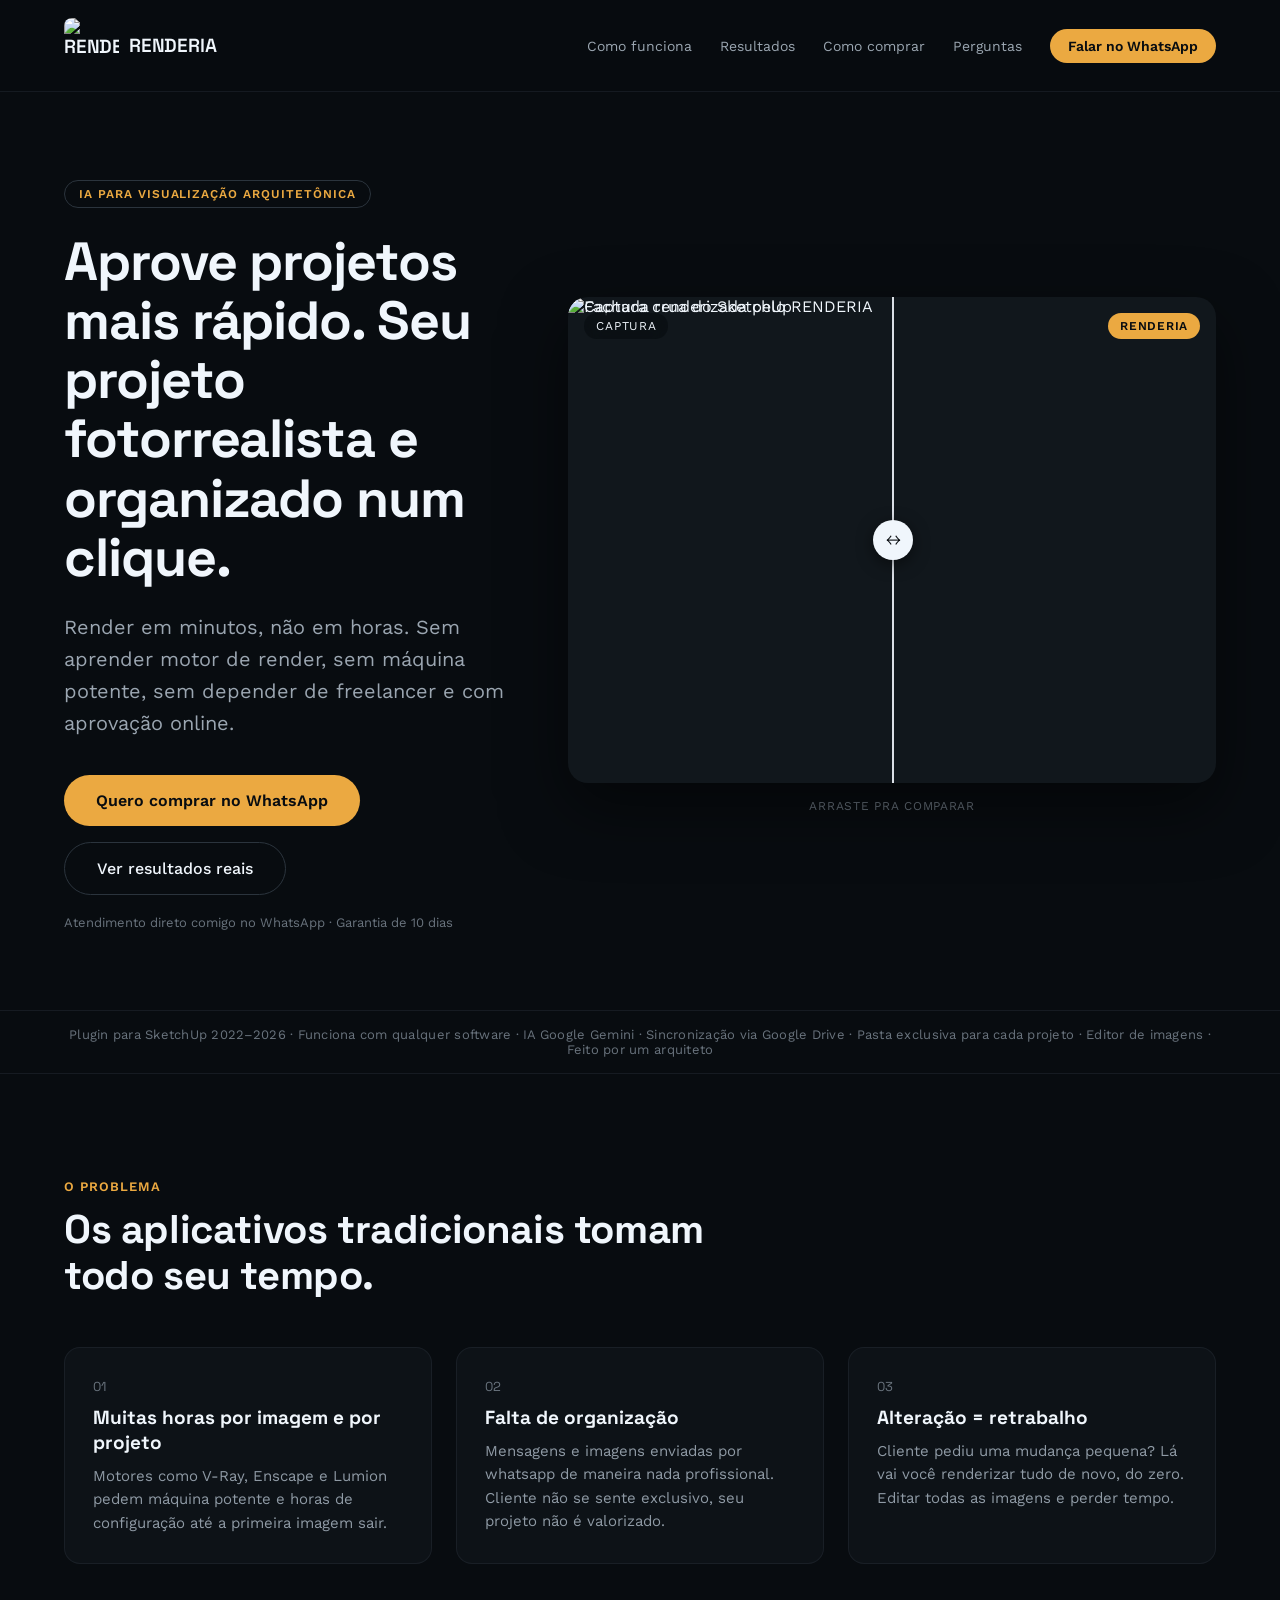
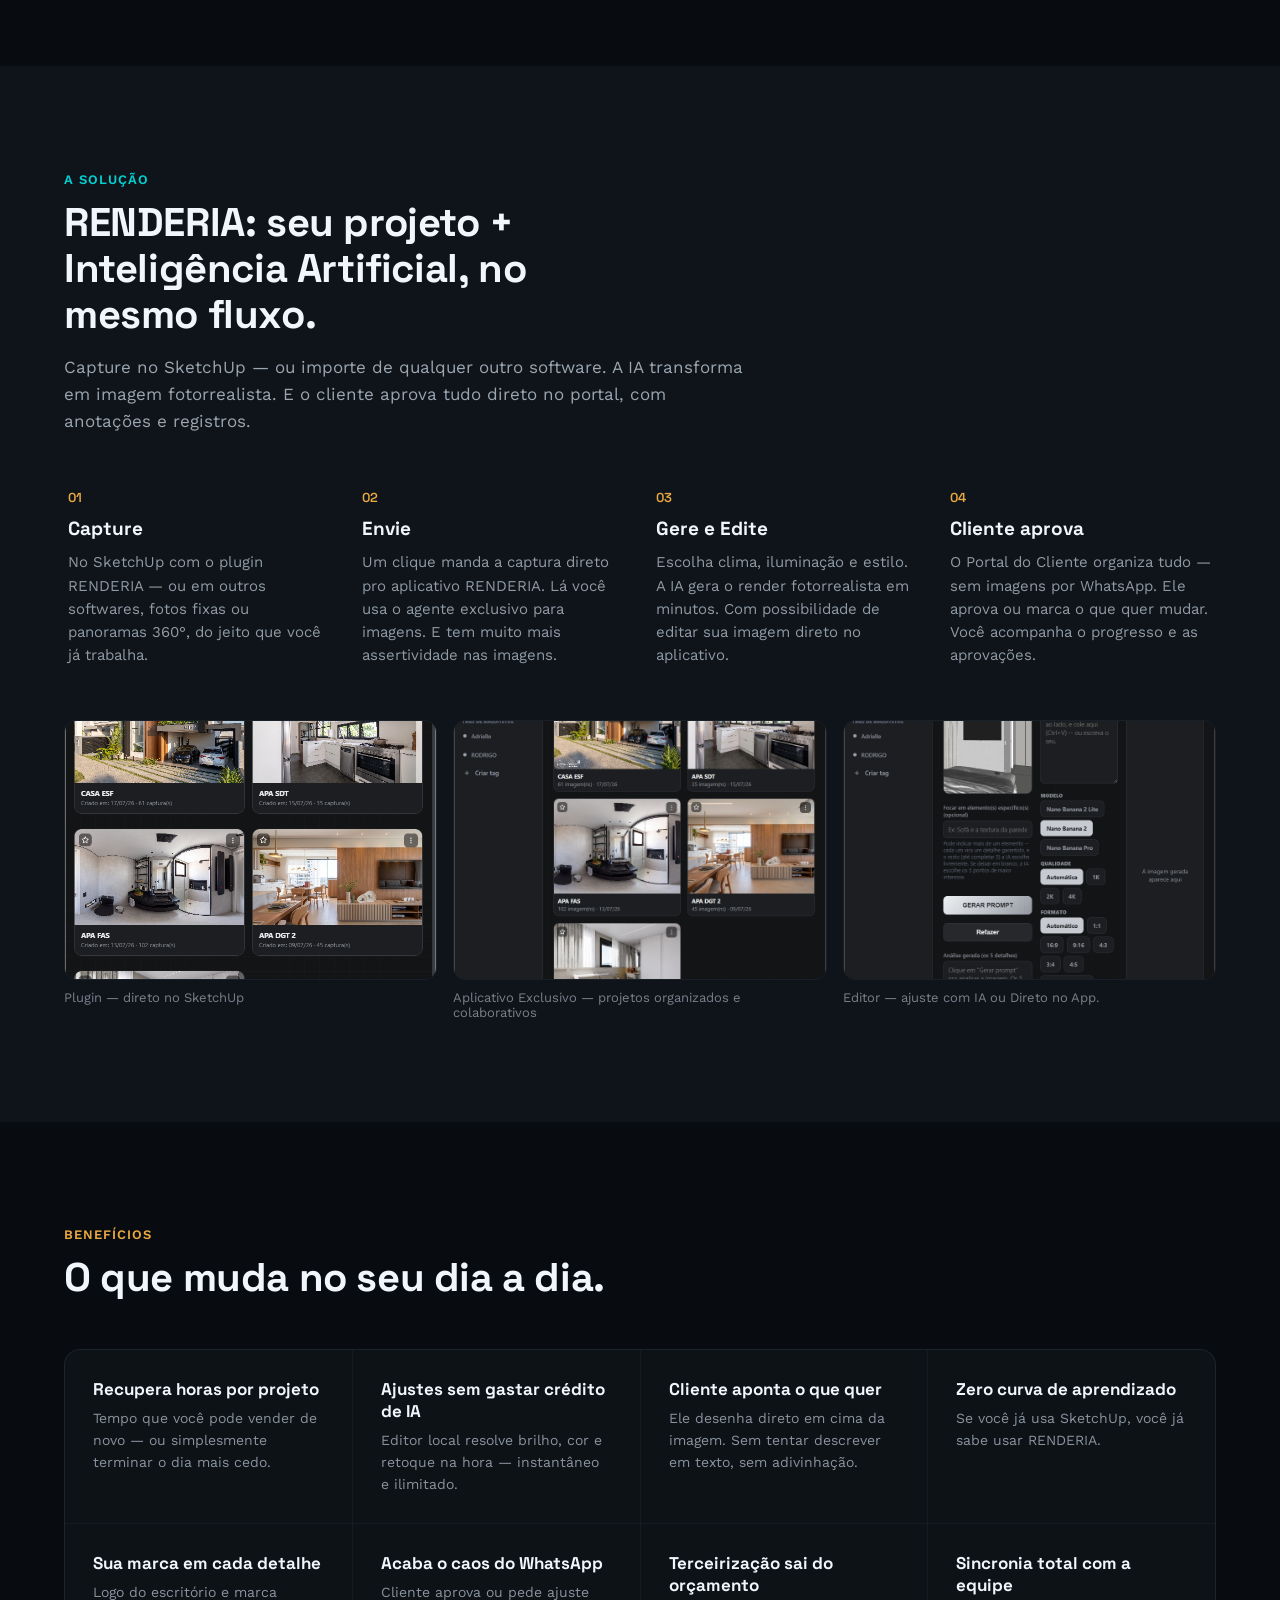
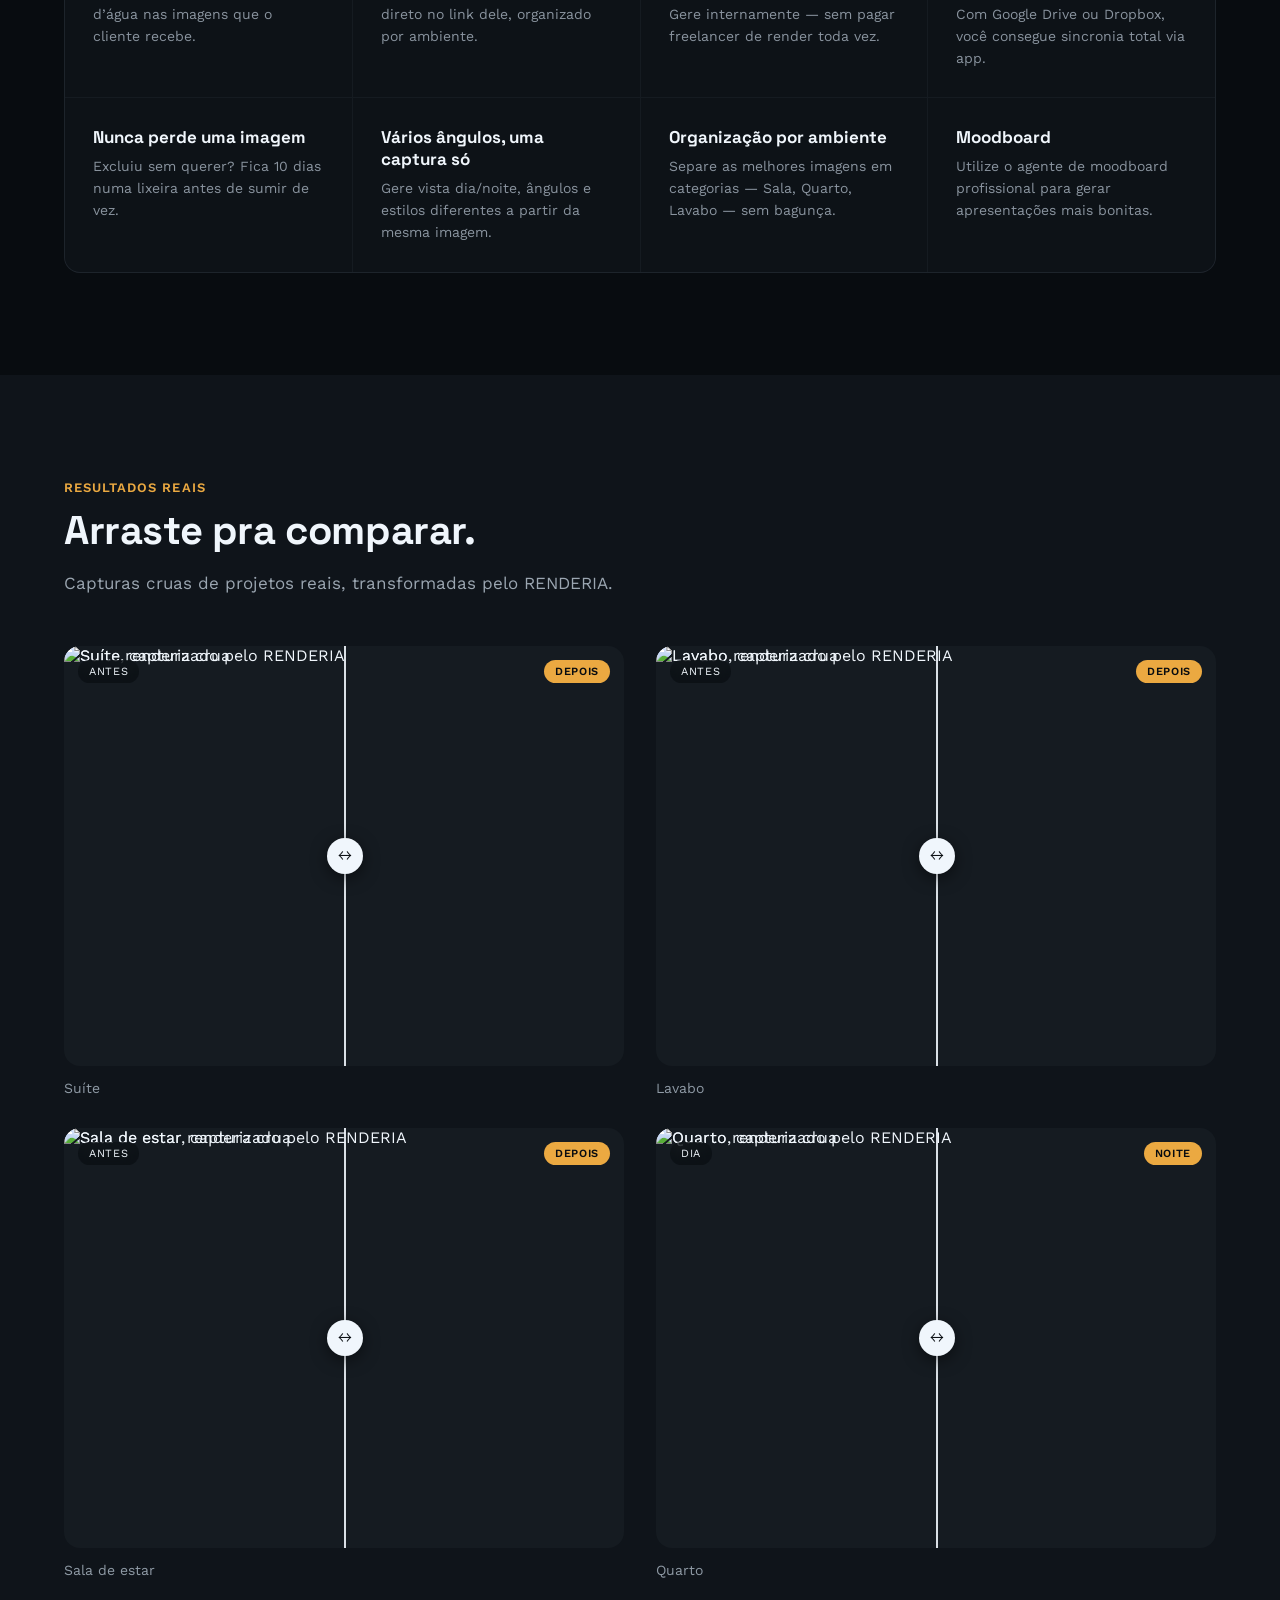
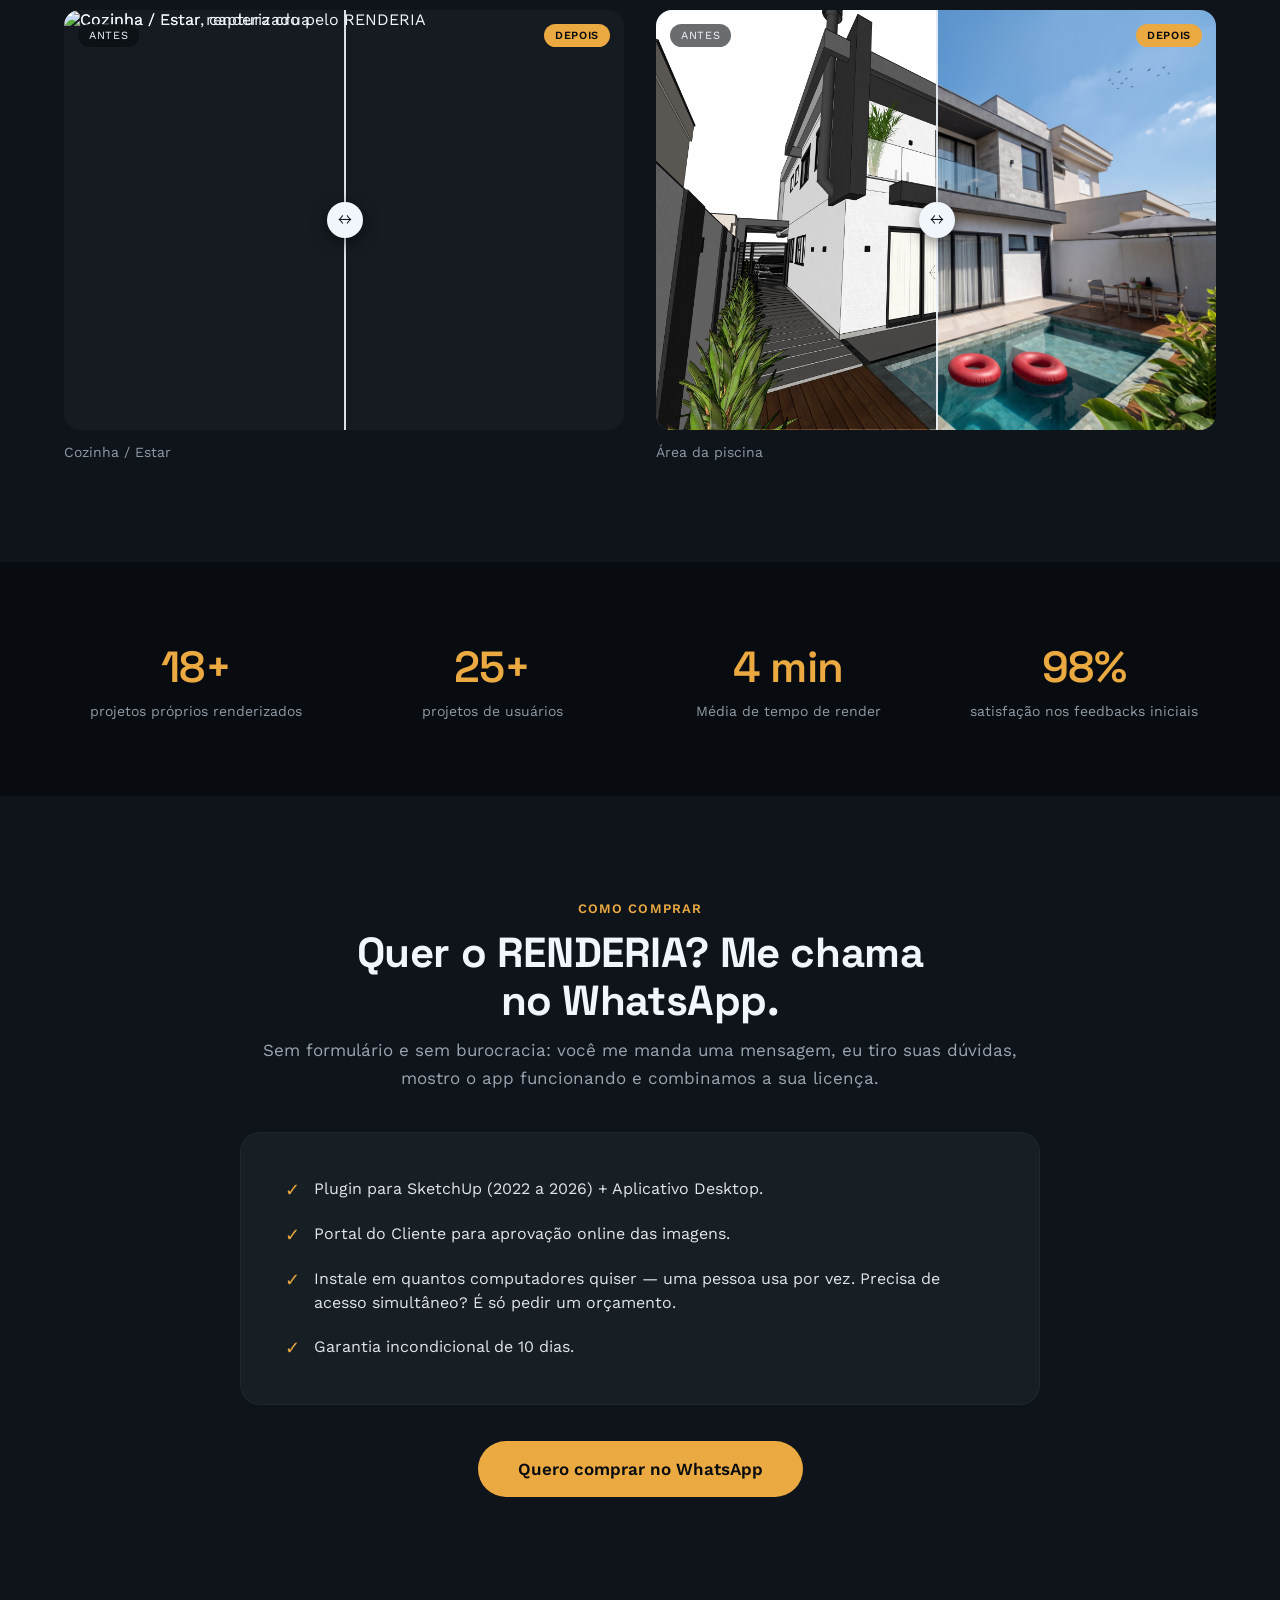
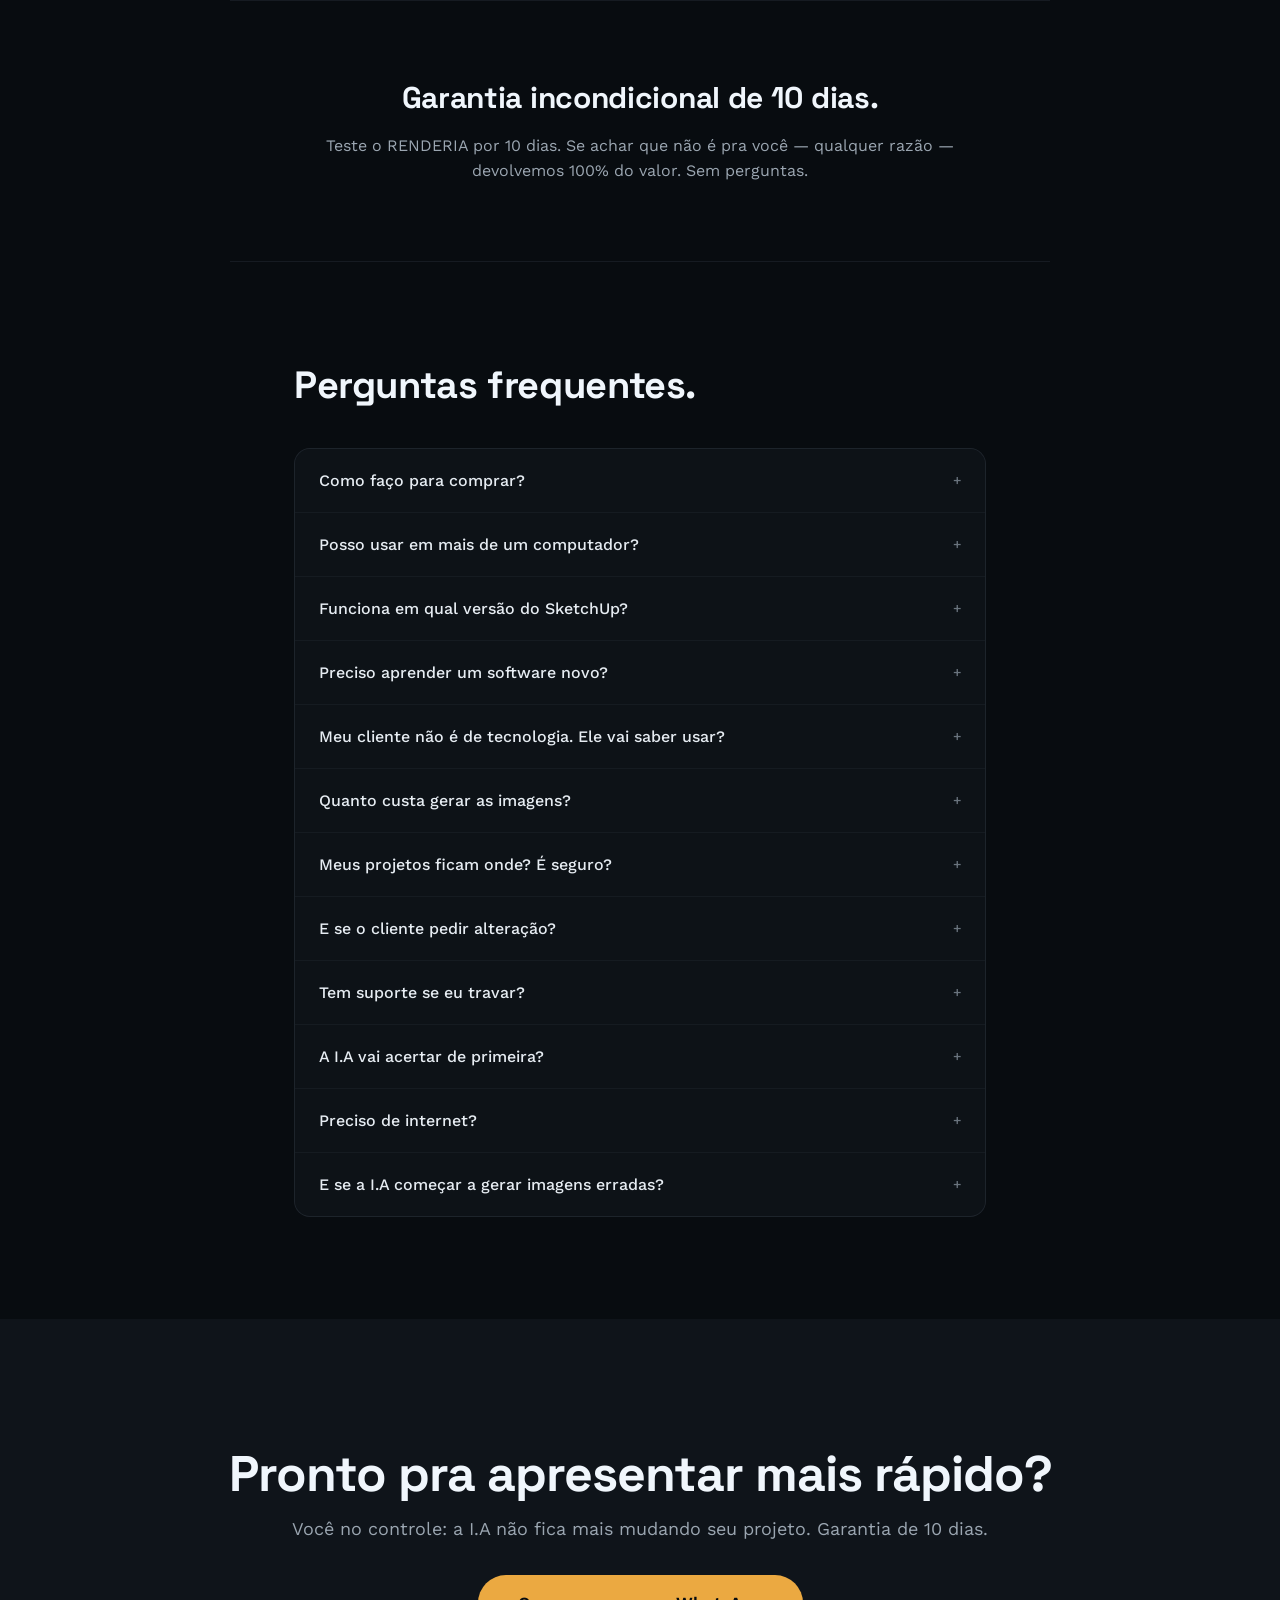
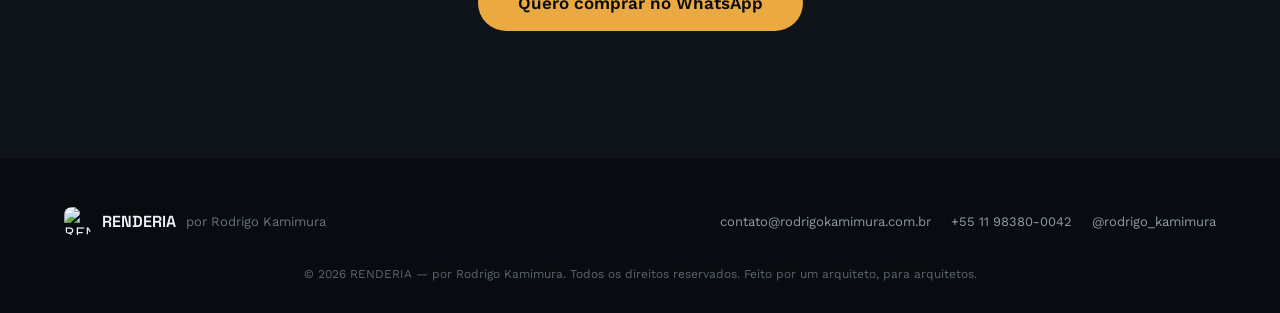
==== commit fcca593d: "Landing: troca pré-venda por compra via WhatsApp - Botões "Entrar na Pré-Venda" viram "Quero comprar" ====
--- a/index.html
+++ b/index.html
@@ -3,8 +3,16 @@
 <head>
 <meta charset="utf-8">
 <meta name="viewport" content="width=device-width, initial-scale=1">
-<title>RENDERIA — Do 3D ao fotorrealista, em minutos</title>
-<meta name="description" content="RENDERIA transforma capturas do seu projeto 3D em imagens fotorrealistas com Inteligência Artificial. Feito por um arquiteto, para quem vive de apresentação.">
+<title>RENDERIA - Seu escritório muito mais inteligente.</title>
+<meta name="description" content="Transforme capturas do SketchUp em renders fotorrealistas com IA em minutos e deixe o cliente aprovar online. Fale comigo no WhatsApp para comprar.">
+<meta property="og:type" content="website">
+<meta property="og:title" content="RENDERIA - Seu escritório muito mais inteligente.">
+<meta property="og:description" content="Renders fotorrealistas com IA direto do SketchUp e aprovação online com o cliente. Fale no WhatsApp para comprar.">
+<meta property="og:image" content="https://renderia-app.onrender.com/assets/img/logo.jpg">
+<meta property="og:url" content="https://renderia-app.onrender.com/">
+<meta name="twitter:card" content="summary">
+<meta name="twitter:title" content="RENDERIA - Seu escritório muito mais inteligente.">
+<meta name="twitter:image" content="https://renderia-app.onrender.com/assets/img/logo.jpg">
 <link rel="preconnect" href="https://fonts.googleapis.com">
 <link href="https://fonts.googleapis.com/css2?family=Space+Grotesk:wght@500;600;700&family=Work+Sans:wght@400;500;600&display=swap" rel="stylesheet">
 <style>
@@ -13,6 +21,10 @@
   ::selection{background:oklch(0.78 0.14 75);color:oklch(0.15 0.012 250);}
   details > summary{list-style:none;cursor:pointer;}
   details > summary::-webkit-details-marker{display:none;}
+  @media (max-width:760px){
+    #topo{grid-template-columns:1fr !important;}
+    .results-grid{grid-template-columns:1fr !important;}
+  }
   a{text-decoration:none;}
   .btn-nav{background:oklch(0.78 0.14 75);color:oklch(0.15 0.012 250);}
   .btn-nav:hover{background:oklch(0.83 0.14 75);}
@@ -25,7 +37,20 @@
 </style>
 </head>
 <body>
-
+<script>if('scrollRestoration' in history){history.scrollRestoration='manual';}window.scrollTo(0,0);window.addEventListener('load',function(){window.scrollTo(0,0);});
+(function(){
+  function applyResponsive(){
+    var topo = document.getElementById('topo');
+    var resultsGrid = document.querySelector('.results-grid');
+    var isMobile = window.innerWidth <= 760;
+    if (topo) topo.style.gridTemplateColumns = isMobile ? '1fr' : 'minmax(320px,0.85fr) minmax(420px,1.25fr)';
+    if (resultsGrid) resultsGrid.style.gridTemplateColumns = isMobile ? '1fr' : 'repeat(2,1fr)';
+  }
+  applyResponsive();
+  window.addEventListener('resize', applyResponsive);
+  window.addEventListener('DOMContentLoaded', applyResponsive);
+})();
+</script>
 <div style="font-family:'Work Sans',sans-serif;background:oklch(0.15 0.012 250);color:oklch(0.97 0.01 250);overflow-x:hidden;">
 
   <header style="position:sticky;top:0;z-index:50;display:flex;align-items:center;justify-content:space-between;gap:16px;flex-wrap:wrap;padding:18px clamp(20px,5vw,64px);background:oklch(0.15 0.012 250 / 0.85);backdrop-filter:blur(12px);border-bottom:1px solid oklch(0.32 0.02 250 / 0.4);">
@@ -36,7 +61,7 @@
     <nav style="display:flex;align-items:center;gap:clamp(14px,2.5vw,28px);flex-wrap:wrap;">
       <a href="#como-funciona" style="color:oklch(0.72 0.02 250);font-size:14px;">Como funciona</a>
       <a href="#resultados" style="color:oklch(0.72 0.02 250);font-size:14px;">Resultados</a>
-      <a href="#oferta" style="color:oklch(0.72 0.02 250);font-size:14px;">Oferta</a>
+      <a href="#oferta" style="color:oklch(0.72 0.02 250);font-size:14px;">Como comprar</a>
       <a href="#faq" style="color:oklch(0.72 0.02 250);font-size:14px;">Perguntas</a>
       <a href="https://wa.me/5511983800042?text=Ol%C3%A1!%20quero%20saber%20mais%20sobre%20o%20RENDERIA." target="_blank" rel="noopener" class="btn-nav" style="padding:9px 18px;border-radius:999px;font-size:14px;font-weight:600;">Falar no WhatsApp</a>
     </nav>
@@ -48,10 +73,10 @@
       <h1 style="font-family:'Space Grotesk',sans-serif;font-size:clamp(34px,4.2vw,54px);line-height:1.1;letter-spacing:-0.02em;color:oklch(0.97 0.01 250);margin:0 0 24px;text-wrap:pretty;">Aprove projetos mais rápido. Seu projeto fotorrealista e organizado num clique.</h1>
       <p style="font-size:clamp(17px,1.6vw,20px);line-height:1.6;color:oklch(0.72 0.02 250);margin:0 0 36px;max-width:520px;text-wrap:pretty;">Render em minutos, não em horas. Sem aprender motor de render, sem máquina potente, sem depender de freelancer e com aprovação online.</p>
       <div style="display:flex;flex-wrap:wrap;gap:16px;align-items:center;margin-bottom:20px;">
-        <a href="https://chat.whatsapp.com/BVqg3ymXzFmJ4C0P8PDebf" target="_blank" rel="noopener" class="btn-cta" style="padding:16px 32px;border-radius:999px;font-weight:600;font-size:16px;">Entrar na Pré-Venda</a>
+        <a href="https://wa.me/5511983800042?text=Ol%C3%A1!%20quero%20comprar%20o%20RENDERIA." target="_blank" rel="noopener" class="btn-cta" style="padding:16px 32px;border-radius:999px;font-weight:600;font-size:16px;">Quero comprar no WhatsApp</a>
         <a href="#resultados" class="btn-outline" style="padding:16px 32px;border-radius:999px;font-weight:500;font-size:16px;">Ver resultados reais</a>
       </div>
-      <p style="font-size:13px;color:oklch(0.55 0.02 250);margin:0;">Preço de lançamento trancado para sempre · Garantia de 10 dias</p>
+      <p style="font-size:13px;color:oklch(0.55 0.02 250);margin:0;">Atendimento direto comigo no WhatsApp · Garantia de 10 dias</p>
     </div>
     <div>
       <div class="js-compare" style="position:relative;overflow:hidden;border-radius:20px;aspect-ratio:4/3;cursor:ew-resize;user-select:none;background:oklch(0.2 0.014 250);box-shadow:0 24px 64px oklch(0.05 0.01 250 / 0.5);">
@@ -70,7 +95,7 @@
   </section>
 
   <div style="border-top:1px solid oklch(0.32 0.02 250 / 0.4);border-bottom:1px solid oklch(0.32 0.02 250 / 0.4);padding:16px clamp(20px,5vw,64px);">
-    <p style="max-width:1360px;margin:0 auto;text-align:center;font-size:13px;color:oklch(0.55 0.02 250);letter-spacing:0.02em;">Plugin para SKP <span style="letter-spacing:0.26px;">· Funciona com qualquer software</span> · IA Google Gemini · Sincronização via Google Drive · Pasta exclusiva para cada projeto<span style="letter-spacing:0.26px;"> · Editor de imagens</span><span style="letter-spacing:0.26px;"> · </span>Feito por um arquiteto</p>
+    <p style="max-width:1360px;margin:0 auto;text-align:center;font-size:13px;color:oklch(0.55 0.02 250);letter-spacing:0.02em;">Plugin para SketchUp 2022–2026 <span style="letter-spacing:0.26px;">· Funciona com qualquer software</span> · IA Google Gemini · Sincronização via Google Drive · Pasta exclusiva para cada projeto<span style="letter-spacing:0.26px;"> · Editor de imagens</span><span style="letter-spacing:0.26px;"> · </span>Feito por um arquiteto</p>
   </div>
 
   <section style="padding:clamp(64px,8vw,120px) clamp(20px,5vw,64px);max-width:1360px;margin:0 auto;">
@@ -207,7 +232,7 @@
         <h2 style="font-family:'Space Grotesk',sans-serif;font-size:clamp(28px,3.2vw,40px);line-height:1.15;color:oklch(0.97 0.01 250);margin:12px 0 16px;letter-spacing:-0.01em;text-wrap:pretty;">Arraste pra comparar.</h2>
         <p style="font-size:17px;line-height:1.6;color:oklch(0.72 0.02 250);margin:0;">Capturas cruas de projetos reais, transformadas pelo RENDERIA.</p>
       </div>
-      <div style="display:grid;grid-template-columns:repeat(2,1fr);gap:32px;">
+      <div class="results-grid" style="display:grid;grid-template-columns:repeat(2,1fr);gap:32px;">
 
         <div>
           <div class="js-compare" style="position:relative;overflow:hidden;border-radius:16px;aspect-ratio:4/3;cursor:ew-resize;user-select:none;background:oklch(0.22 0.015 250);">
@@ -307,11 +332,11 @@
     <div style="display:grid;grid-template-columns:repeat(auto-fit,minmax(200px,1fr));gap:32px;text-align:center;">
       <div>
         <div style="font-family:'Space Grotesk',sans-serif;font-size:clamp(32px,3.4vw,44px);color:oklch(0.78 0.14 75);font-weight:600;letter-spacing:-0.02em;">18+</div>
-        <div style="font-size:14px;color:oklch(0.68 0.02 250);margin-top:8px;">projetos renderizados</div>
+        <div style="font-size:14px;color:oklch(0.68 0.02 250);margin-top:8px;">projetos próprios renderizados</div>
       </div>
       <div>
-        <div style="font-family:'Space Grotesk',sans-serif;font-size:clamp(32px,3.4vw,44px);color:oklch(0.78 0.14 75);font-weight:600;letter-spacing:-0.02em;">350+</div>
-        <div style="font-size:14px;color:oklch(0.68 0.02 250);margin-top:8px;">renders gerados em testes</div>
+        <div style="font-family:'Space Grotesk',sans-serif;font-size:clamp(32px,3.4vw,44px);color:oklch(0.78 0.14 75);font-weight:600;letter-spacing:-0.02em;">25+</div>
+        <div style="font-size:14px;color:oklch(0.68 0.02 250);margin-top:8px;">projetos de usuários</div>
       </div>
       <div>
         <div style="font-family:'Space Grotesk',sans-serif;font-size:clamp(32px,3.4vw,44px);color:oklch(0.78 0.14 75);font-weight:600;letter-spacing:-0.02em;">4 min</div>
@@ -326,42 +351,29 @@
 
   <section id="oferta" style="padding:clamp(64px,8vw,120px) clamp(20px,5vw,64px);background:oklch(0.19 0.014 250);">
     <div style="max-width:800px;margin:0 auto;text-align:center;">
-      <span style="color:oklch(0.78 0.14 75);font-size:13px;letter-spacing:0.08em;text-transform:uppercase;font-weight:600;">Acesso antecipado</span>
-      <h2 style="font-family:'Space Grotesk',sans-serif;font-size:clamp(28px,3.6vw,42px);line-height:1.15;color:oklch(0.97 0.01 250);margin:12px 0 12px;letter-spacing:-0.01em;text-wrap:pretty;">Tudo que você leva na Pré-Venda.</h2>
-      <p style="font-size:17px;line-height:1.6;color:oklch(0.72 0.02 250);margin:0 0 40px;">Preço de lançamento — trancado para sempre, mesmo quando o valor subir depois.</p>
+      <span style="color:oklch(0.78 0.14 75);font-size:13px;letter-spacing:0.08em;text-transform:uppercase;font-weight:600;">Como comprar</span>
+      <h2 style="font-family:'Space Grotesk',sans-serif;font-size:clamp(28px,3.6vw,42px);line-height:1.15;color:oklch(0.97 0.01 250);margin:12px 0 12px;letter-spacing:-0.01em;text-wrap:pretty;">Quer o RENDERIA? Me chama no WhatsApp.</h2>
+      <p style="font-size:17px;line-height:1.6;color:oklch(0.72 0.02 250);margin:0 0 40px;">Sem formulário e sem burocracia: você me manda uma mensagem, eu tiro suas dúvidas, mostro o app funcionando e combinamos a sua licença.</p>
       <div style="text-align:left;background:oklch(0.23 0.016 250);border:1px solid oklch(0.32 0.02 250 / 0.4);border-radius:20px;padding:clamp(28px,4vw,44px);display:flex;flex-direction:column;gap:20px;margin-bottom:36px;position:relative;">
         <div style="display:flex;gap:14px;align-items:flex-start;">
           <span style="color:oklch(0.78 0.14 75);font-size:18px;line-height:1.4;">✓</span>
-          <p style="margin:0;font-size:16px;line-height:1.5;color:oklch(0.92 0.01 250);">1 Ano Grátis de acesso ao RENDERIA — Plugin SketchUp, App Desktop.</p>
+          <p style="margin:0;font-size:16px;line-height:1.5;color:oklch(0.92 0.01 250);">Plugin para SketchUp (2022 a 2026) + Aplicativo Desktop.</p>
         </div>
         <div style="display:flex;gap:14px;align-items:flex-start;">
           <span style="color:oklch(0.78 0.14 75);font-size:18px;line-height:1.4;">✓</span>
-          <p style="margin:0;font-size:16px;line-height:1.5;color:oklch(0.92 0.01 250);">Bônus — Acesso de 1 ano grátis para o portal do cliente.</p>
+          <p style="margin:0;font-size:16px;line-height:1.5;color:oklch(0.92 0.01 250);">Portal do Cliente para aprovação online das imagens.</p>
         </div>
         <div style="display:flex;gap:14px;align-items:flex-start;">
           <span style="color:oklch(0.78 0.14 75);font-size:18px;line-height:1.4;">✓</span>
-          <p style="margin:0;font-size:16px;line-height:1.5;color:oklch(0.92 0.01 250);">Bônus — 50% de desconto no acesso á mais máquinas.</p>
+          <p style="margin:0;font-size:16px;line-height:1.5;color:oklch(0.92 0.01 250);">Instale em quantos computadores quiser — uma pessoa usa por vez. Precisa de acesso simultâneo? É só pedir um orçamento.</p>
         </div>
         <div style="display:flex;gap:14px;align-items:flex-start;">
           <span style="color:oklch(0.78 0.14 75);font-size:18px;line-height:1.4;">✓</span>
-          <p style="margin:0;font-size:16px;line-height:1.5;color:oklch(0.92 0.01 250);">Bônus — Suporte VIP por 3 meses: grupo privado</p>
-        </div>
-        <div style="display:flex;gap:14px;align-items:flex-start;">
-          <span style="color:oklch(0.78 0.14 75);font-size:18px;line-height:1.4;">✓</span>
-          <p style="margin:0;font-size:16px;line-height:1.5;color:oklch(0.92 0.01 250);">Preço de lançamento trancado — sua renovação pelo preço da pré venda.</p>
-        </div>
-      </div>
-      <a href="https://chat.whatsapp.com/BVqg3ymXzFmJ4C0P8PDebf" target="_blank" rel="noopener" class="btn-cta" style="display:inline-block;padding:18px 40px;border-radius:999px;font-weight:600;font-size:17px;">Entrar na Pré-Venda</a>
-      <p style="font-size:13px;color:oklch(0.55 0.02 250);margin:16px 0 0;">Pix, cartão ou boleto parcelado</p>
-    </div>
-  </section>
-
-  <section style="padding:clamp(48px,6vw,80px) clamp(20px,5vw,64px);max-width:820px;margin:0 auto;text-align:center;">
-    <span style="display:inline-flex;align-items:center;gap:8px;color:oklch(0.78 0.14 75);font-size:13px;letter-spacing:0.06em;text-transform:uppercase;font-weight:600;margin-bottom:16px;">
-      <span style="width:8px;height:8px;border-radius:999px;background:oklch(0.78 0.14 75);"></span>
-      Vagas limitadas nesta pré-venda
-    </span>
-    <p style="font-size:17px;line-height:1.65;color:oklch(0.72 0.02 250);margin:0;text-wrap:pretty;">Estamos testando com um grupo pequeno de arquitetos, coletando feedback e melhorando antes de abrir pro público. Quando isso acontecer, o preço sobe — e quem entrou antes fica com o valor trancado, para sempre.</p>
+          <p style="margin:0;font-size:16px;line-height:1.5;color:oklch(0.92 0.01 250);">Garantia incondicional de 10 dias.</p>
+        </div>
+      </div>
+      <a href="https://wa.me/5511983800042?text=Ol%C3%A1!%20quero%20comprar%20o%20RENDERIA." target="_blank" rel="noopener" class="btn-cta" style="display:inline-block;padding:18px 40px;border-radius:999px;font-weight:600;font-size:17px;">Quero comprar no WhatsApp</a>
+    </div>
   </section>
 
   <section style="padding:clamp(48px,6vw,80px) clamp(20px,5vw,64px);max-width:820px;margin:0 auto;text-align:center;border-top:1px solid oklch(0.32 0.02 250 / 0.4);border-bottom:1px solid oklch(0.32 0.02 250 / 0.4);">
@@ -373,6 +385,18 @@
     <h2 style="font-family:'Space Grotesk',sans-serif;font-size:clamp(28px,3.2vw,38px);line-height:1.15;color:oklch(0.97 0.01 250);margin:0 0 40px;letter-spacing:-0.01em;">Perguntas frequentes.</h2>
     <div style="display:flex;flex-direction:column;gap:1px;background:oklch(0.32 0.02 250 / 0.4);border:1px solid oklch(0.32 0.02 250 / 0.4);border-radius:16px;overflow:hidden;">
       <details style="background:oklch(0.18 0.013 250);padding:22px 24px;">
+        <summary style="font-size:16px;font-weight:500;color:oklch(0.94 0.01 250);display:flex;justify-content:space-between;align-items:center;gap:16px;">Como faço para comprar?<span style="color:oklch(0.55 0.02 250);font-size:14px;flex-shrink:0;">+</span></summary>
+        <p style="margin:14px 0 0;font-size:15px;line-height:1.6;color:oklch(0.68 0.02 250);">É só me chamar no WhatsApp (+55 11 98380-0042) clicando em qualquer botão "Quero comprar" desta página. Eu tiro suas dúvidas, mostro o app funcionando e combinamos a sua licença.</p>
+      </details>
+      <details style="background:oklch(0.18 0.013 250);padding:22px 24px;">
+        <summary style="font-size:16px;font-weight:500;color:oklch(0.94 0.01 250);display:flex;justify-content:space-between;align-items:center;gap:16px;">Posso usar em mais de um computador?<span style="color:oklch(0.55 0.02 250);font-size:14px;flex-shrink:0;">+</span></summary>
+        <p style="margin:14px 0 0;font-size:15px;line-height:1.6;color:oklch(0.68 0.02 250);">Sim. Você pode instalar o RENDERIA em quantos computadores quiser, mas só uma pessoa usa por vez. Se precisar de acesso simultâneo (mais de uma pessoa ao mesmo tempo), é só pedir um orçamento pelo WhatsApp.</p>
+      </details>
+      <details style="background:oklch(0.18 0.013 250);padding:22px 24px;">
+        <summary style="font-size:16px;font-weight:500;color:oklch(0.94 0.01 250);display:flex;justify-content:space-between;align-items:center;gap:16px;">Funciona em qual versão do SketchUp?<span style="color:oklch(0.55 0.02 250);font-size:14px;flex-shrink:0;">+</span></summary>
+        <p style="margin:14px 0 0;font-size:15px;line-height:1.6;color:oklch(0.68 0.02 250);">O plugin funciona nas versões de 2022 até 2026.</p>
+      </details>
+      <details style="background:oklch(0.18 0.013 250);padding:22px 24px;">
         <summary style="font-size:16px;font-weight:500;color:oklch(0.94 0.01 250);display:flex;justify-content:space-between;align-items:center;gap:16px;">Preciso aprender um software novo?<span style="color:oklch(0.55 0.02 250);font-size:14px;flex-shrink:0;">+</span></summary>
         <p style="margin:14px 0 0;font-size:15px;line-height:1.6;color:oklch(0.68 0.02 250);">Não. Se você usa SketchUp, já sabe usar o RENDERIA — o plugin fica dentro do programa que você já conhece.</p>
       </details>
@@ -394,7 +418,7 @@
       </details>
       <details style="background:oklch(0.18 0.013 250);padding:22px 24px;">
         <summary style="font-size:16px;font-weight:500;color:oklch(0.94 0.01 250);display:flex;justify-content:space-between;align-items:center;gap:16px;">Tem suporte se eu travar?<span style="color:oklch(0.55 0.02 250);font-size:14px;flex-shrink:0;">+</span></summary>
-        <p style="margin:14px 0 0;font-size:15px;line-height:1.6;color:oklch(0.68 0.02 250);">Sim. Na pré-venda, você leva 3 meses de suporte VIP e acesso ao grupo privado de arquitetos usando RENDERIA.</p>
+        <p style="margin:14px 0 0;font-size:15px;line-height:1.6;color:oklch(0.68 0.02 250);">Sim. Você fala comigo direto pelo WhatsApp (+55 11 98380-0042).</p>
       </details>
       <details style="background:oklch(0.18 0.013 250);padding:22px 24px;">
         <summary style="font-size:16px;font-weight:500;color:oklch(0.94 0.01 250);display:flex;justify-content:space-between;align-items:center;gap:16px;">A I.A vai acertar de primeira?<span style="color:oklch(0.55 0.02 250);font-size:14px;flex-shrink:0;">+</span></summary>
@@ -413,8 +437,8 @@
 
   <section style="padding:clamp(72px,10vw,140px) clamp(20px,5vw,64px);text-align:center;background:oklch(0.19 0.014 250);">
     <h2 style="font-family:'Space Grotesk',sans-serif;font-size:clamp(30px,4vw,50px);line-height:1.1;color:oklch(0.97 0.01 250);margin:0 0 16px;letter-spacing:-0.02em;text-wrap:pretty;">Pronto pra apresentar mais rápido?</h2>
-    <p style="font-size:18px;color:oklch(0.72 0.02 250);margin:0 0 36px;">3 minutos por imagem. Uma única vez. Garantia de 10 dias.</p>
-    <a href="https://chat.whatsapp.com/BVqg3ymXzFmJ4C0P8PDebf" target="_blank" rel="noopener" class="btn-cta" style="display:inline-block;padding:18px 40px;border-radius:999px;font-weight:600;font-size:17px;">Entrar na Pré-Venda</a>
+    <p style="font-size:18px;color:oklch(0.72 0.02 250);margin:0 0 36px;">Você no controle: a I.A não fica mais mudando seu projeto. Garantia de 10 dias.</p>
+    <a href="https://wa.me/5511983800042?text=Ol%C3%A1!%20quero%20comprar%20o%20RENDERIA." target="_blank" rel="noopener" class="btn-cta" style="display:inline-block;padding:18px 40px;border-radius:999px;font-weight:600;font-size:17px;">Quero comprar no WhatsApp</a>
   </section>
 
   <footer style="padding:48px clamp(20px,5vw,64px) 32px;">
